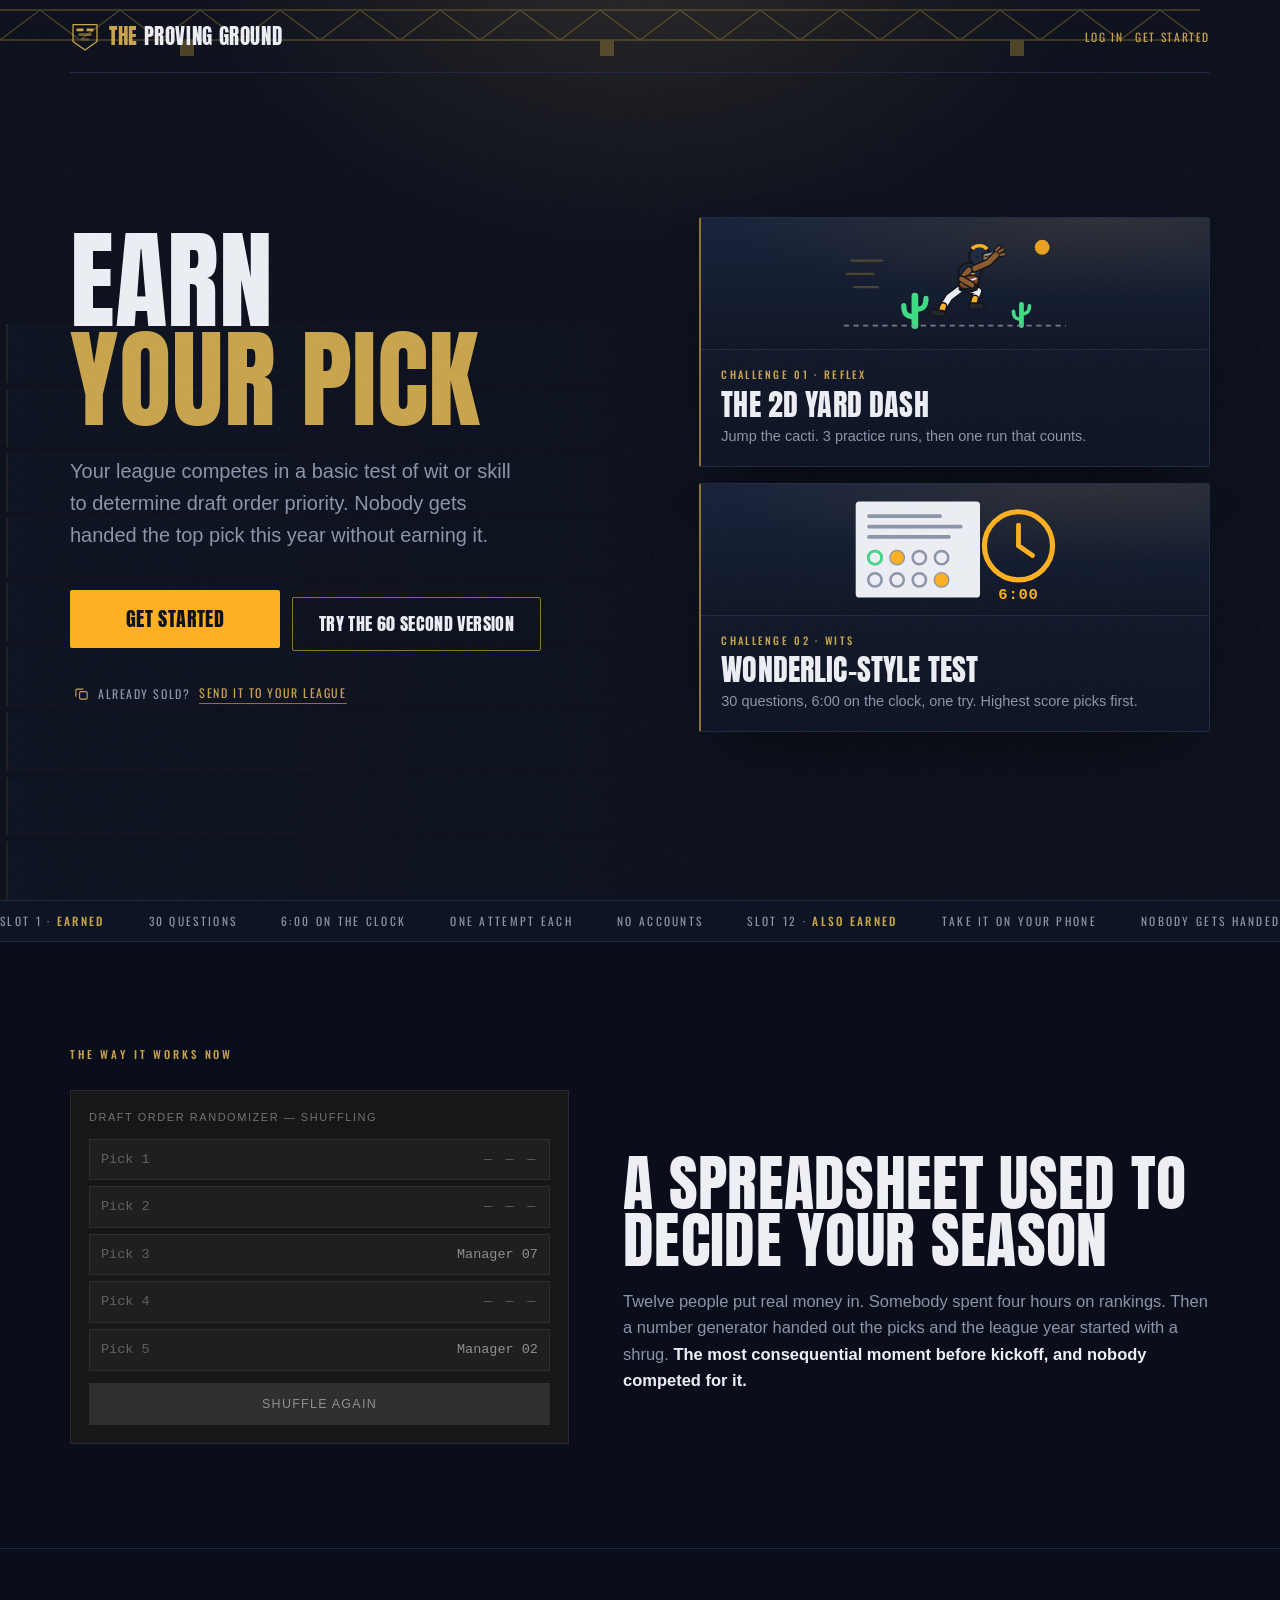
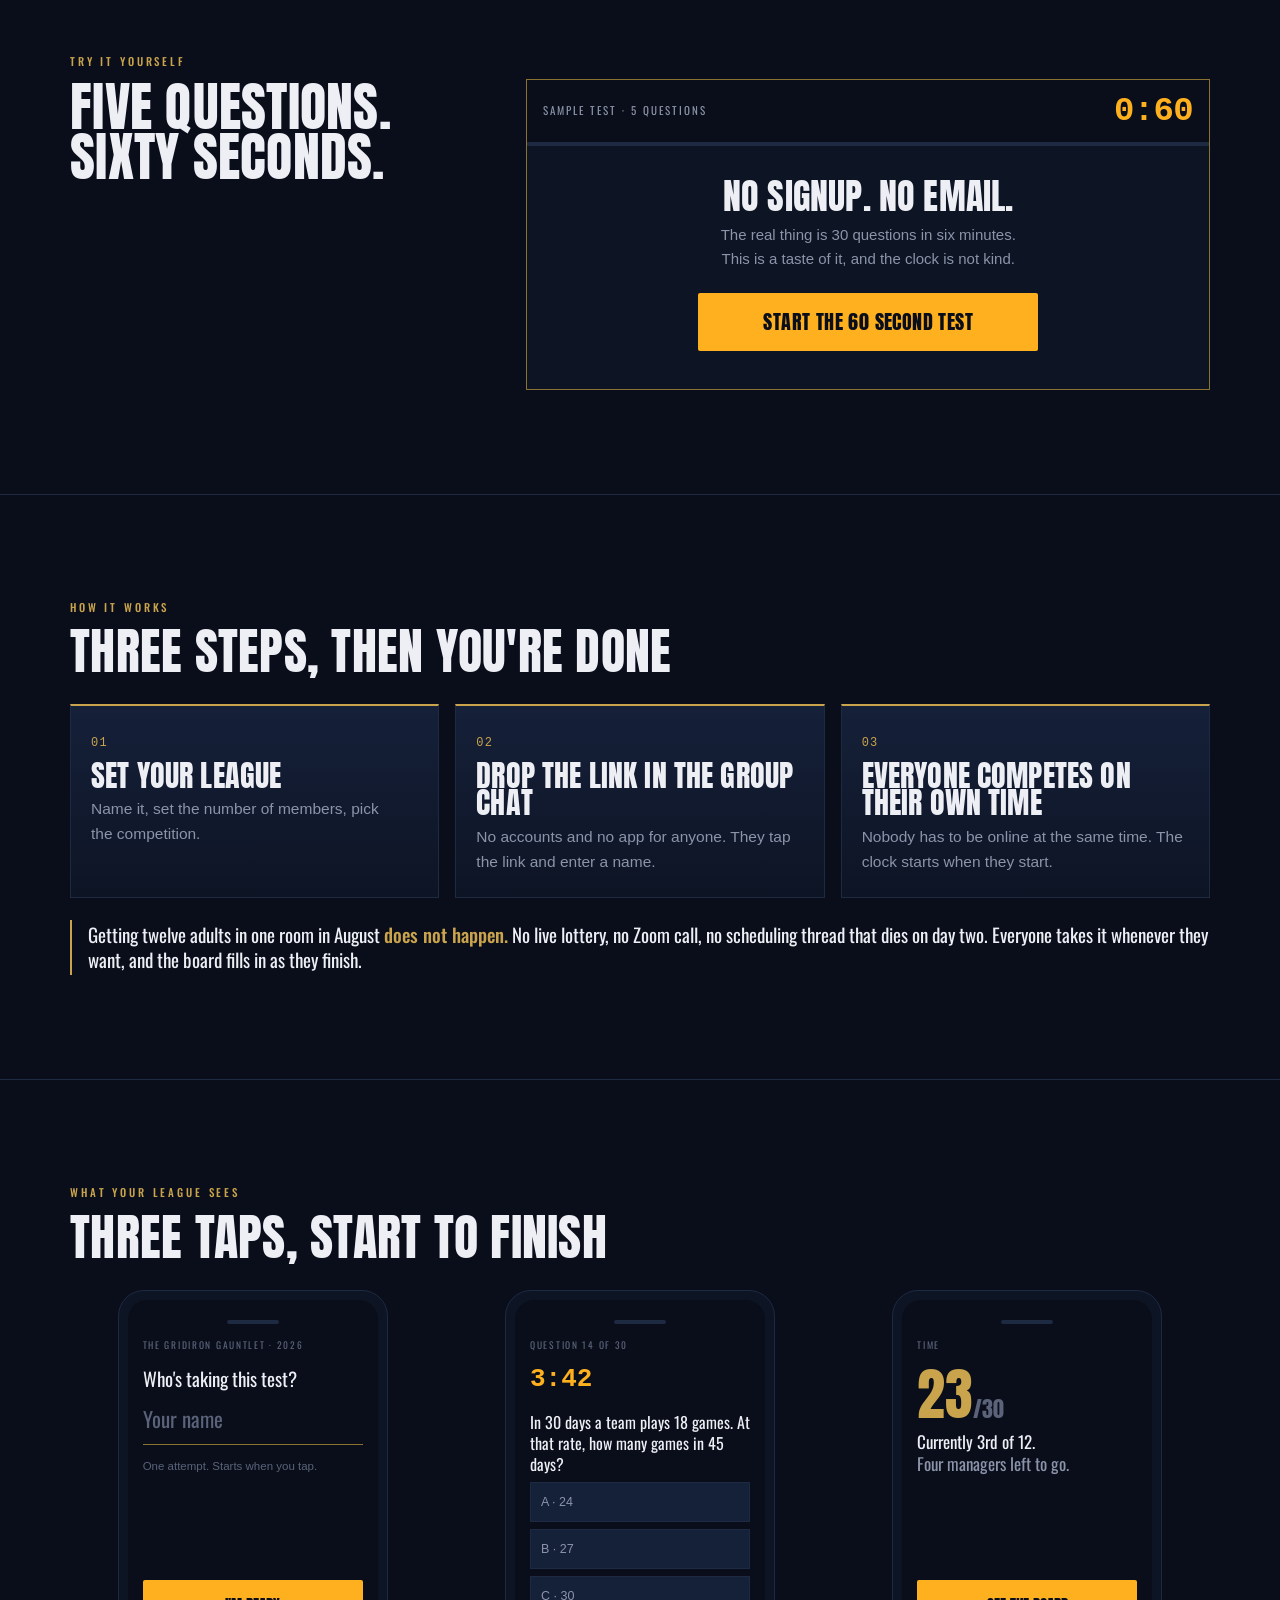
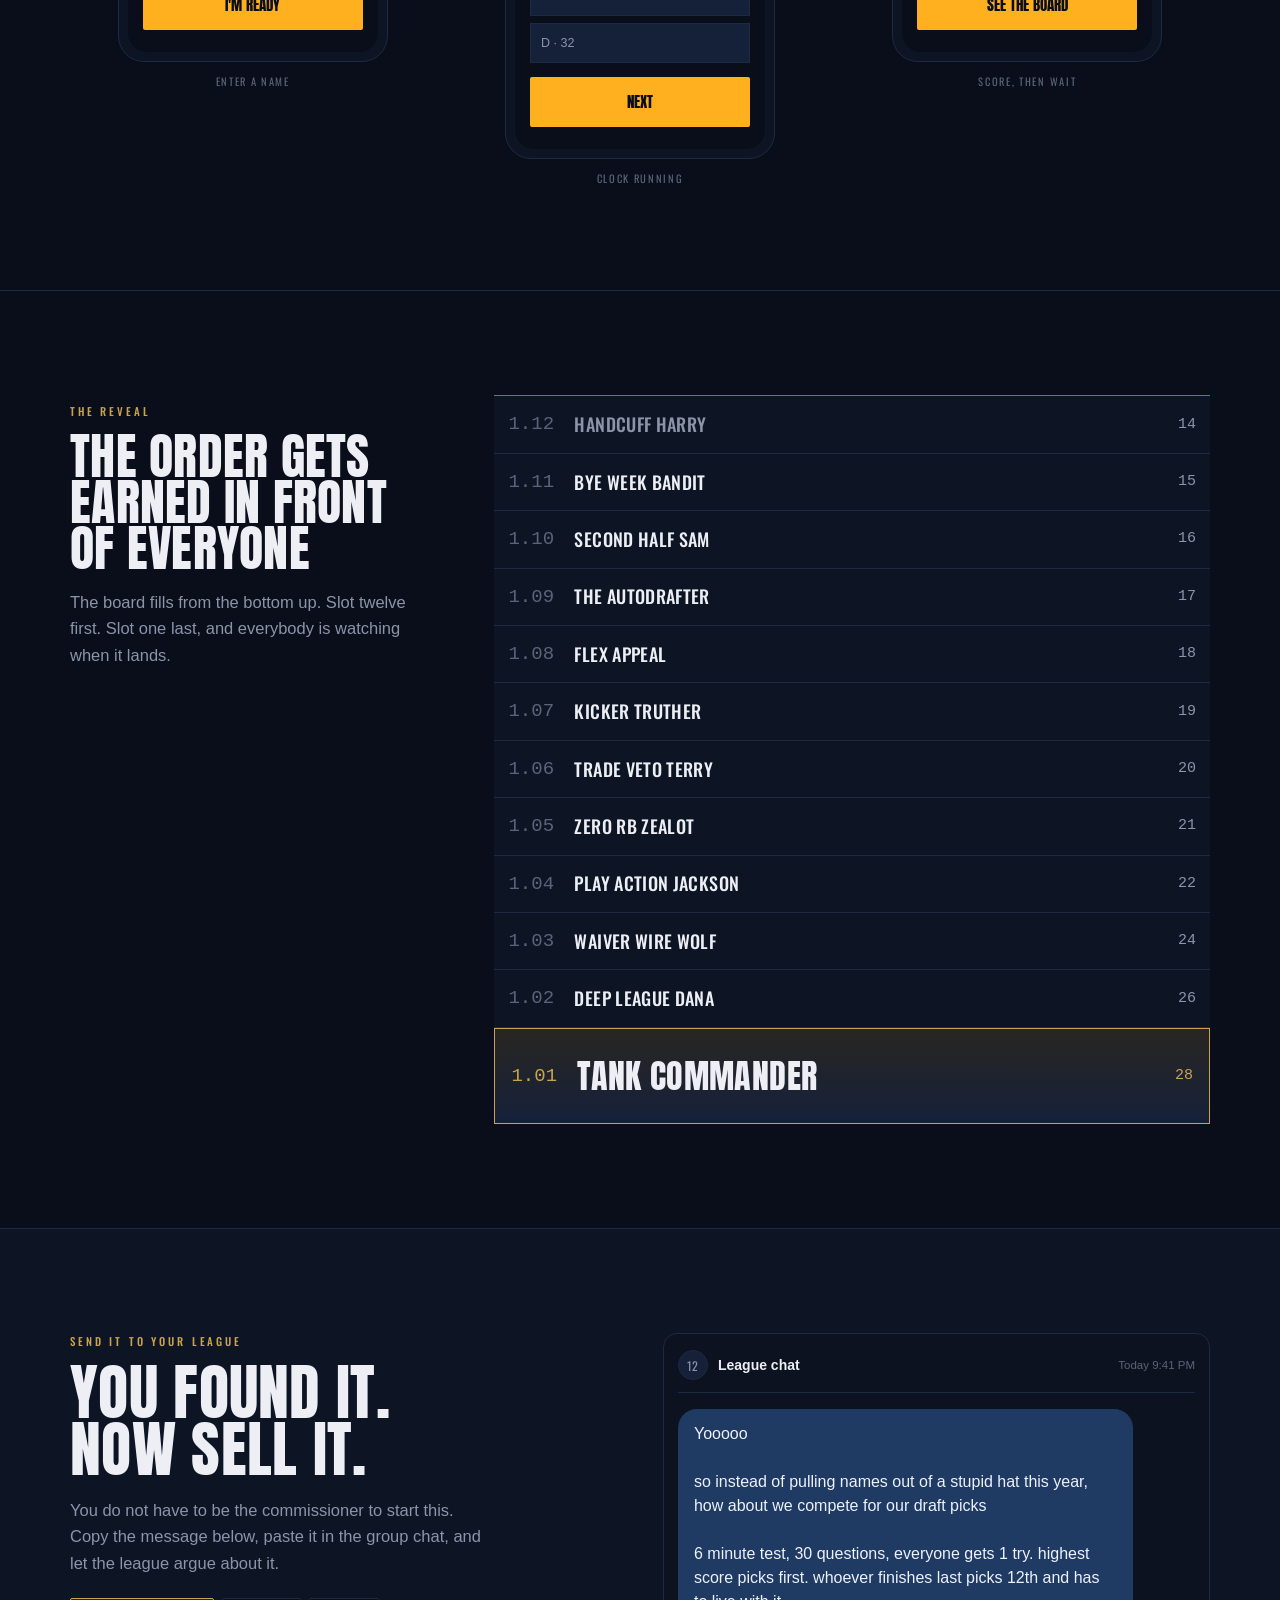
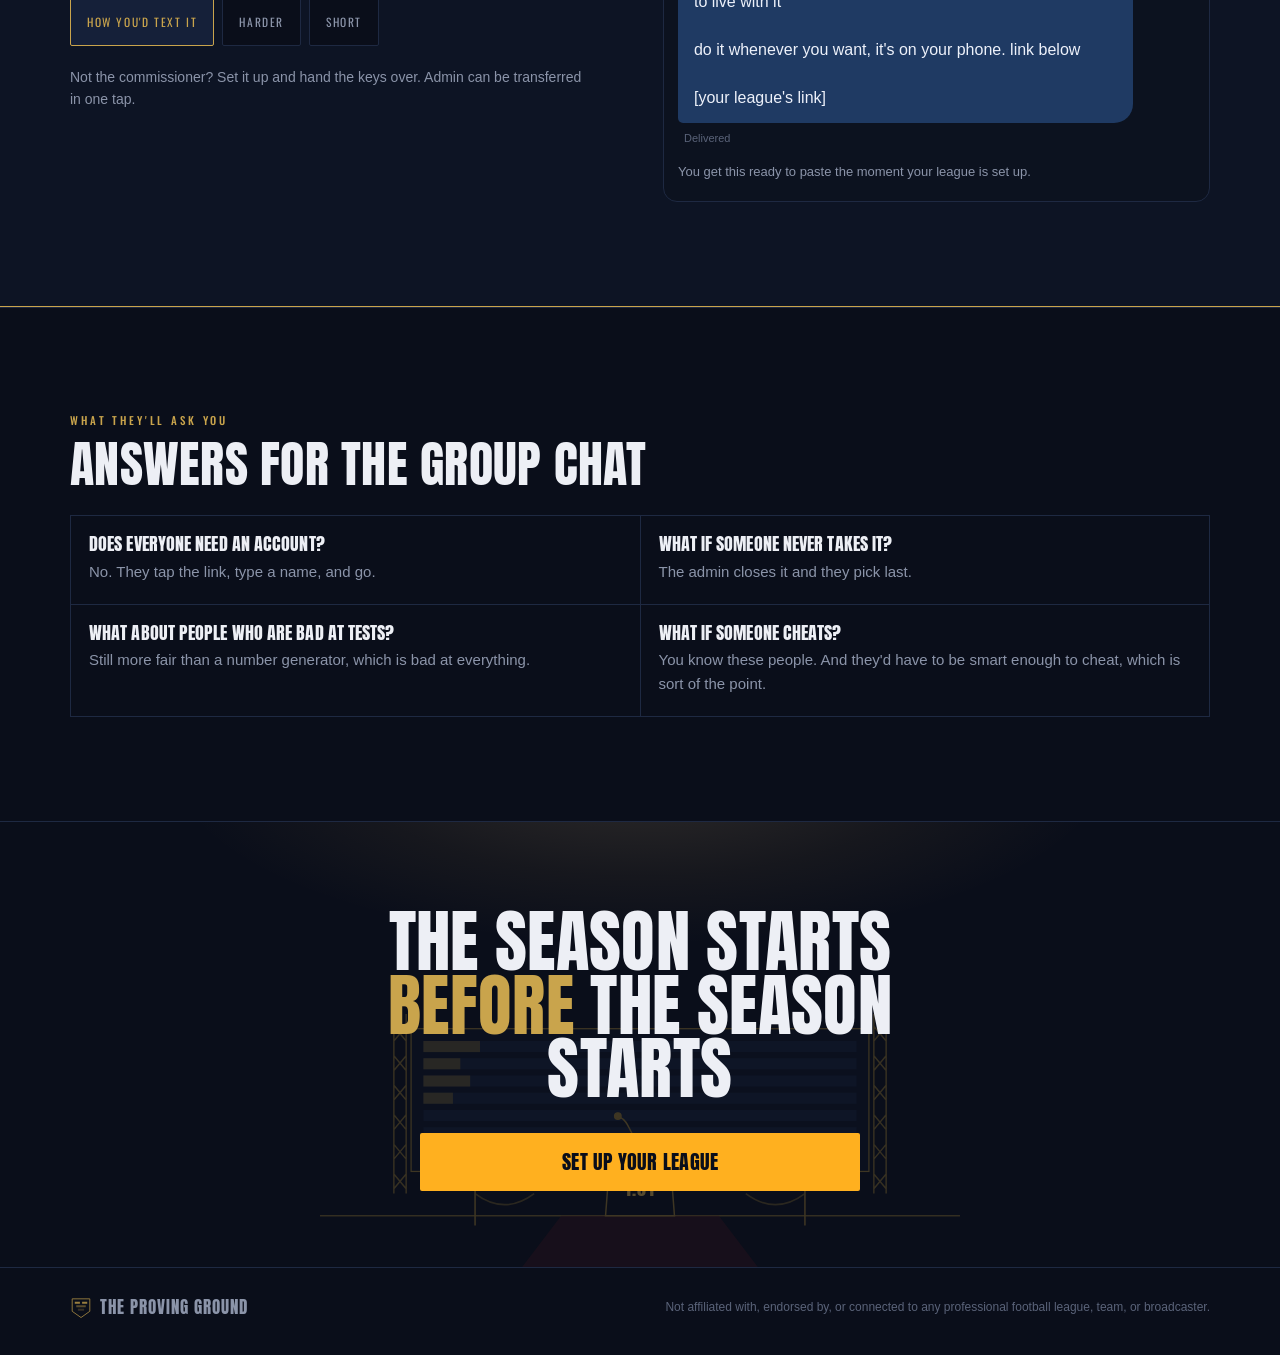
==== docs/index.html @ f62a6b37 "Remove the stage-art backdrop from the desktop hero The podium silhouette read as clutter behind the" ====
<!doctype html>
<html lang="en">
<head>
<meta charset="utf-8">
<meta name="viewport" content="width=device-width, initial-scale=1, viewport-fit=cover">
<title>The Proving Ground — Draft Order Competition</title>
<link rel="preconnect" href="https://fonts.googleapis.com">
<link rel="preconnect" href="https://fonts.gstatic.com" crossorigin>
<!-- app.css must be the FIRST stylesheet: the embedded t-rex game injects
     keyframes into document.styleSheets[0], which throws on cross-origin sheets. -->
<link rel="stylesheet" href="./app.css?v=30">
<link href="https://fonts.googleapis.com/css2?family=Anton&family=Oswald:wght@400;500;600&display=swap" rel="stylesheet">
<link rel="stylesheet" href="./landing.css?v=30">
<link rel="stylesheet" href="./landing-desktop.css?v=30">
<link rel="icon" type="image/svg+xml" href="./brand/favicon.svg?v=30">
<link rel="icon" type="image/png" sizes="32x32" href="./brand/favicon-32.png?v=30">
<link rel="apple-touch-icon" href="./brand/apple-touch-icon.png?v=30">
</head>
<body>
<div class="wrap" id="wrap">
  <div id="app" class="center" style="padding-top:40px"><div class="mut">Loading…</div></div>
</div>
<div id="landing" hidden>
<!-- ============ 1. HERO ============ -->
<header class="lp-hero">
  <div class="lp-stage" aria-hidden="true">
    <div class="lp-spot"></div>
    <svg class="lp-truss" viewBox="0 0 1200 56" preserveAspectRatio="none" aria-hidden="true">
      <g stroke="#8C7231" stroke-width="1.4" fill="none">
        <line x1="0" y1="10" x2="1200" y2="10"/><line x1="0" y1="40" x2="1200" y2="40"/>
        <path d="M0 40 L40 10 L80 40 L120 10 L160 40 L200 10 L240 40 L280 10 L320 40 L360 10 L400 40 L440 10 L480 40 L520 10 L560 40 L600 10 L640 40 L680 10 L720 40 L760 10 L800 40 L840 10 L880 40 L920 10 L960 40 L1000 10 L1040 40 L1080 10 L1120 40 L1160 10 L1200 40"/>
      </g>
      <g fill="#8C7231">
        <rect x="180" y="40" width="14" height="16"/><rect x="600" y="40" width="14" height="16"/><rect x="1010" y="40" width="14" height="16"/>
      </g>
    </svg>
    <div class="lp-bigboard"><i></i><i></i><i></i><i></i><i></i><i></i><i></i><i></i><i></i></div>
  </div>

  <div class="lp-shell">
    <nav class="lp-nav">
      <div class="lp-logo"><img class="lp-lm" src="./brand/icon.svg?v=30" alt=""><b><i>The</i> Proving Ground</b></div>
      <div style="display:flex;align-items:center;gap:12px;flex-shrink:0">
        <a class="lp-navlink" href="#/login">Log in</a>
        <a class="lp-navlink" href="#/admin/signup" style="color:var(--brass)">Get started</a>
      </div>
    </nav>

    <div class="lp-herobody">
      <div class="lp-clockwrap">
        <div class="lp-clock lp-num" id="heroClock" aria-label="six minutes">6<span class="lp-cl">:</span>00</div>
        <div class="lp-clocklab">One test<br>Six minutes<br>One try</div>
      </div>
      <h1>Earn<br><em>your pick</em></h1>
      <p class="lp-body lp-sub">Your league competes in a basic test of wit or skill to determine draft order priority. Nobody gets handed the top pick this year without earning it.</p>
      <div class="lp-heroCta">
        <a class="lp-btn" id="getStarted" href="#/admin/signup">Get started</a>
        <button class="lp-btn lp-outline" type="button" data-jump="#test" style="margin-top:10px">Try the 60 second version</button>
        <button class="lp-sendline" type="button" data-copy-jump>
          <svg width="15" height="15" viewBox="0 0 24 24" fill="none" stroke-width="1.8"><rect x="9" y="9" width="12" height="12" rx="2"/><path d="M15 5H5a2 2 0 0 0-2 2v10"/></svg>
          Already sold? <u>Send it to your league</u>
        </button>
      </div>
    </div>



    <div class="lp-hpicks">
      <a class="lp-hpick" href="#/admin/signup">
        <div class="lp-hp-art"><svg viewBox="0 0 300 150" preserveAspectRatio="xMidYMax meet" aria-hidden="true"><g stroke="#8C7231" stroke-width="3" stroke-linecap="round" opacity=".45"><path d="M10 44 H52 M4 62 H40 M14 80 H46"/></g><circle cx="268" cy="26" r="10" fill="#FFB01F" opacity=".9"/><g transform="translate(96 132) scale(1)" stroke="#3DDC84" stroke-linecap="round" fill="none"><path d="M0 0 V-40" stroke-width="9"/><path d="M0 -12 C-13 -12 -15 -18 -15 -27" stroke-width="7"/><path d="M0 -22 C13 -22 15 -28 15 -37" stroke-width="7"/></g><g transform="translate(240 132) scale(0.72)" stroke="#3DDC84" stroke-linecap="round" fill="none"><path d="M0 0 V-40" stroke-width="9"/><path d="M0 -12 C-13 -12 -15 -18 -15 -27" stroke-width="7"/><path d="M0 -22 C13 -22 15 -28 15 -37" stroke-width="7"/></g><g transform="translate(116 22) scale(1.02)"><polyline points="42,58 26,70 16,86" fill="none" stroke="#101319" stroke-width="12" stroke-linecap="round" stroke-linejoin="round"/><polyline points="42,58 26,70 16,86" fill="none" stroke="#EDEFF5" stroke-width="8" stroke-linecap="round" stroke-linejoin="round"/><polyline points="18,82 16,88" fill="none" stroke="#101319" stroke-width="11" stroke-linecap="round" stroke-linejoin="round"/><polyline points="18,82 16,88" fill="none" stroke="#FFB01F" stroke-width="7" stroke-linecap="round" stroke-linejoin="round"/><rect x="2" y="86" width="19" height="8" rx="3" transform="rotate(8 2 86)" fill="#20242E" stroke="#101319" stroke-width="2.5"/><polyline points="46,58 64,62 58,78" fill="none" stroke="#101319" stroke-width="12" stroke-linecap="round" stroke-linejoin="round"/><polyline points="46,58 64,62 58,78" fill="none" stroke="#EDEFF5" stroke-width="8" stroke-linecap="round" stroke-linejoin="round"/><polyline points="60,72 58,79" fill="none" stroke="#101319" stroke-width="11" stroke-linecap="round" stroke-linejoin="round"/><polyline points="60,72 58,79" fill="none" stroke="#FFB01F" stroke-width="7" stroke-linecap="round" stroke-linejoin="round"/><rect x="52" y="78" width="20" height="8" rx="3" fill="#20242E" stroke="#101319" stroke-width="2.5"/><path d="M38 34 Q44 24 58 24 Q70 26 68 36 L62 60 Q50 66 40 60 Z" fill="#1E2942" stroke="#101319" stroke-width="3"/><rect x="44" y="38" width="16" height="4.5" rx="2" fill="#FFB01F"/><rect x="46" y="46" width="12" height="4" rx="2" fill="#FFB01F"/><polyline points="52,34 42,46" fill="none" stroke="#101319" stroke-width="11" stroke-linecap="round" stroke-linejoin="round"/><polyline points="52,34 42,46" fill="none" stroke="#8A5A2B" stroke-width="7" stroke-linecap="round" stroke-linejoin="round"/><ellipse cx="52" cy="50" rx="14" ry="8.5" transform="rotate(-18 52 50)" fill="#7B4222" stroke="#101319" stroke-width="2.5"/><path d="M42 52 L62 45" stroke="#EDEFF5" stroke-width="2"/><path d="M49 50 l2 -1 M53 48.6 l2 -1 M57 47.2 l2 -1" stroke="#EDEFF5" stroke-width="1.4"/><polyline points="42,46 56,54" fill="none" stroke="#101319" stroke-width="10" stroke-linecap="round" stroke-linejoin="round"/><polyline points="42,46 56,54" fill="none" stroke="#8A5A2B" stroke-width="6" stroke-linecap="round" stroke-linejoin="round"/><circle cx="66" cy="16" r="13.5" fill="#1E2942" stroke="#101319" stroke-width="3"/><path d="M56 6 A13.5 13.5 0 0 1 76 6.5" fill="none" stroke="#FFB01F" stroke-width="4.5"/><rect x="70" y="12" width="9.5" height="11" rx="3" fill="#8A5A2B" stroke="#101319" stroke-width="2"/><circle cx="75" cy="16" r="1.4" fill="#101319"/><path d="M74 14 L90 11 M74 19 L89 17 M87 10 L88 18" fill="none" stroke="#97A1B4" stroke-width="2.6" stroke-linecap="round"/><circle cx="63" cy="17" r="2" fill="#101319" opacity=".55"/><polyline points="60,32 78,24 90,12" fill="none" stroke="#101319" stroke-width="11" stroke-linecap="round" stroke-linejoin="round"/><polyline points="60,32 78,24 90,12" fill="none" stroke="#8A5A2B" stroke-width="7" stroke-linecap="round" stroke-linejoin="round"/><path d="M88 8 l4 -4 M92 10 l5 -3 M94 14 l5 -1" stroke="#101319" stroke-width="5.5" stroke-linecap="round"/><path d="M88 8 l4 -4 M92 10 l5 -3 M94 14 l5 -1" stroke="#8A5A2B" stroke-width="3" stroke-linecap="round"/></g><path d="M0 132 H300" stroke="#8B94A9" stroke-width="2.5" stroke-dasharray="7 6" opacity=".8"/></svg></div>
        <div class="lp-hp-txt">
          <div class="lp-hp-eye">Challenge 01 · Reflex</div>
          <h2 class="lp-hp-name">The 2D Yard Dash</h2>
          <p class="lp-hp-desc">Jump the cacti. 3 practice runs, then one run that counts.</p>
        </div>
      </a>
      <a class="lp-hpick" href="#/admin/signup">
        <div class="lp-hp-art"><svg viewBox="0 0 300 150" preserveAspectRatio="xMidYMid meet" aria-hidden="true"><rect x="16" y="10" width="168" height="130" rx="5" fill="#EDEFF5"/><path d="M34 30h96M34 44h124M34 58h108" stroke="#8B94A9" stroke-width="5" stroke-linecap="round"/><g stroke="#8B94A9" stroke-width="3.4" fill="none"><circle cx="42" cy="86" r="9"/><circle cx="72" cy="86" r="9"/><circle cx="102" cy="86" r="9"/><circle cx="132" cy="86" r="9"/><circle cx="42" cy="116" r="9"/><circle cx="72" cy="116" r="9"/><circle cx="102" cy="116" r="9"/><circle cx="132" cy="116" r="9"/></g><g fill="#FFB01F"><circle cx="72" cy="86" r="9"/><circle cx="132" cy="116" r="9"/></g><circle cx="42" cy="86" r="9" fill="none" stroke="#3DDC84" stroke-width="3.4"/><circle cx="236" cy="70" r="46" fill="none" stroke="#FFB01F" stroke-width="7"/><path d="M236 42 v28 l19 13" stroke="#FFB01F" stroke-width="6.5" stroke-linecap="round" fill="none"/><text x="236" y="142" text-anchor="middle" font-family="ui-monospace,Menlo,monospace" font-size="21" font-weight="600" fill="#FFB01F" letter-spacing="1">6:00</text></svg></div>
        <div class="lp-hp-txt">
          <div class="lp-hp-eye">Challenge 02 · Wits</div>
          <h2 class="lp-hp-name">Wonderlic-Style Test</h2>
          <p class="lp-hp-desc">30 questions, 6:00 on the clock, one try. Highest score picks first.</p>
        </div>
      </a>
    </div>

    <div class="lp-stagepic" aria-hidden="true">
      <svg viewBox="0 0 520 210" preserveAspectRatio="xMidYMax meet">
        <defs>
          <linearGradient id="lit" x1="0" y1="0" x2="0" y2="1">
            <stop offset="0" stop-color="#FFB01F" stop-opacity=".20"/><stop offset="1" stop-color="#FFB01F" stop-opacity="0"/>
          </linearGradient>
          <linearGradient id="lect" x1="0" y1="0" x2="0" y2="1">
            <stop offset="0" stop-color="#152039"/><stop offset="1" stop-color="#0B1120"/>
          </linearGradient>
          <linearGradient id="floor" x1="0" y1="0" x2="0" y2="1">
            <stop offset="0" stop-color="#152039" stop-opacity=".9"/><stop offset="1" stop-color="#0A0E1A" stop-opacity="0"/>
          </linearGradient>
        </defs>
        <!-- spotlight cones -->
        <polygon points="150,0 210,0 300,168 205,168" fill="url(#lit)"/>
        <polygon points="310,0 370,0 315,168 220,168" fill="url(#lit)"/>
        <!-- backdrop big board -->
        <rect x="74" y="16" width="372" height="116" fill="#0D1424" stroke="#8C7231" stroke-width="1"/>
        <g fill="#152039">
          <rect x="84" y="26" width="352" height="9"/><rect x="84" y="40" width="352" height="9"/>
          <rect x="84" y="54" width="352" height="9"/><rect x="84" y="68" width="352" height="9"/>
          <rect x="84" y="82" width="352" height="9"/><rect x="84" y="96" width="352" height="9"/>
          <rect x="84" y="110" width="352" height="9"/>
        </g>
        <g fill="#8C7231" opacity=".55">
          <rect x="84" y="26" width="46" height="9"/><rect x="84" y="40" width="30" height="9"/>
          <rect x="84" y="54" width="38" height="9"/><rect x="84" y="68" width="24" height="9"/>
        </g>
        <!-- truss uprights -->
        <g stroke="#8C7231" stroke-width="1.2" fill="none" opacity=".85">
          <path d="M60 4 V150 M70 4 V150 M60 14 L70 26 M70 14 L60 26 M60 38 L70 50 M70 38 L60 50 M60 62 L70 74 M70 62 L60 74 M60 86 L70 98 M70 86 L60 98 M60 110 L70 122 M70 110 L60 122 M60 134 L70 146 M70 134 L60 146"/>
          <path d="M450 4 V150 M460 4 V150 M450 14 L460 26 M460 14 L450 26 M450 38 L460 50 M460 38 L450 50 M450 62 L460 74 M460 62 L450 74 M450 86 L460 98 M460 86 L450 98 M450 110 L460 122 M460 110 L450 122 M450 134 L460 146 M460 134 L450 146"/>
        </g>
        <!-- stage floor -->
        <rect x="0" y="168" width="520" height="42" fill="url(#floor)"/>
        <line x1="0" y1="168" x2="520" y2="168" stroke="#8C7231" stroke-width="1.2" opacity=".8"/>
        <!-- carpet -->
        <polygon points="196,168 324,168 356,210 164,210" fill="#4A1620" opacity=".55"/>
        <!-- lectern -->
        <path d="M232 168 L236 116 L284 116 L288 168 Z" fill="url(#lect)" stroke="#8C7231" stroke-width="1.2"/>
        <line x1="234" y1="130" x2="286" y2="130" stroke="#8C7231" stroke-width="1" opacity=".6"/>
        <rect x="228" y="110" width="64" height="8" fill="#C9A44C"/>
        <text x="260" y="152" text-anchor="middle" font-family="Anton, Impact, sans-serif" font-size="15" fill="#C9A44C" letter-spacing="1">1.01</text>
        <!-- microphone -->
        <g stroke="#8C7231" stroke-width="1.2" fill="none"><path d="M260 110 C 250 100 252 92 244 88"/><circle cx="242" cy="87" r="2.6" fill="#8C7231"/></g>
        <!-- stanchions + rope -->
        <g stroke="#8C7231" stroke-width="1.4" fill="none" opacity=".9">
          <line x1="126" y1="146" x2="126" y2="176"/><circle cx="126" cy="143" r="3" fill="#8C7231"/>
          <line x1="394" y1="146" x2="394" y2="176"/><circle cx="394" cy="143" r="3" fill="#8C7231"/>
          <path d="M126 150 Q 150 168 174 150" opacity=".7"/>
          <path d="M346 150 Q 370 168 394 150" opacity=".7"/>
        </g>
      </svg>
    </div>
  </div>
</header>

<div class="lp-ticker" aria-hidden="true">
  <div class="lp-track">
    <span>Slot 1 · <b>Earned</b></span><span>30 questions</span><span>6:00 on the clock</span><span>One attempt each</span><span>No accounts</span><span>Slot 12 · <b>Also earned</b></span><span>Take it on your phone</span><span>Nobody gets handed the 1.01</span>
    <span>Slot 1 · <b>Earned</b></span><span>30 questions</span><span>6:00 on the clock</span><span>One attempt each</span><span>No accounts</span><span>Slot 12 · <b>Also earned</b></span><span>Take it on your phone</span><span>Nobody gets handed the 1.01</span>
  </div>
</div>

<!-- ============ 2. PROBLEM ============ -->
<section class="lp-sec">
  <div class="lp-shell">
    <div class="lp-kicker">The way it works now</div>
    <div class="lp-split">
      <div class="lp-randomizer" aria-hidden="true">
        <div class="lp-rt">Draft order randomizer — shuffling</div>
        <div class="lp-slots">
          <div><em>Pick 1</em><span class="lp-shuf">— — —</span></div>
          <div><em>Pick 2</em><span class="lp-shuf">— — —</span></div>
          <div><em>Pick 3</em><span>Manager 07</span></div>
          <div><em>Pick 4</em><span class="lp-shuf">— — —</span></div>
          <div><em>Pick 5</em><span>Manager 02</span></div>
        </div>
        <div class="lp-rbtn">Shuffle again</div>
      </div>
      <div>
        <h2 class="lp-stitle" style="margin-top:14px">A spreadsheet used to decide your season</h2>
        <p class="lp-body" style="margin-top:20px">Twelve people put real money in. Somebody spent four hours on rankings. Then a number generator handed out the picks and the league year started with a shrug. <b>The most consequential moment before kickoff, and nobody competed for it.</b></p>
      </div>
    </div>
  </div>
</section>

<!-- ============ 3. SAMPLE TEST ============ -->
<section class="lp-sec" id="test">
  <div class="lp-shell">
    <div class="lp-kicker">Try it yourself</div>
    <h2 class="lp-stitle lp-sm" style="margin-top:12px">Five questions. Sixty seconds.</h2>

    <div class="lp-test" style="margin-top:26px">
      <div class="lp-tbar">
        <div class="lp-lab">Sample test · <span id="qCount">5 questions</span></div>
        <div class="lp-tclock lp-num" id="testClock">0:60</div>
      </div>
      <div class="lp-tprog"><i id="tProg"></i></div>

      <div class="lp-tstart" id="tStart">
        <h3 style="font-size:clamp(26px,7vw,36px)">No signup. No email.</h3>
        <p>The real thing is 30 questions in six minutes. This is a taste of it, and the clock is not kind.</p>
        <button class="lp-btn" id="startBtn" type="button">Start the 60 second test</button>
      </div>

      <div class="lp-tbodyx" id="tPlay" hidden>
        <div class="lp-q" id="qText">—</div>
        <div class="lp-opts" id="qOpts"></div>
      </div>

      <div class="lp-result" id="tResult" hidden>
        <div class="lp-kicker">Your score</div>
        <div class="lp-big lp-num"><span id="scoreVal">0</span><small>/5</small></div>
        <div class="lp-vs">Running visitor average <b class="lp-num" id="avgVal">3.1</b> · you finished in <b class="lp-num" id="timeVal">0:00</b></div>
        <div class="lp-turn">Think you would beat <em>your league?</em> There is one way to find out.</div>
        <a class="lp-btn lp-brass" href="#/admin/signup" style="max-width:400px;margin:0 auto">Get started</a>
      </div>
    </div>
  </div>
</section>

<!-- ============ 4. HOW IT WORKS ============ -->
<section class="lp-sec">
  <div class="lp-shell">
    <div class="lp-kicker">How it works</div>
    <h2 class="lp-stitle lp-sm" style="margin-top:12px">Three steps, then you're done</h2>
    <div class="lp-steps lp-js-reveal">
      <div class="lp-card"><h3>Set your league</h3><p>Name it, set the number of members, pick the competition.</p></div>
      <div class="lp-card"><h3>Drop the link in the group chat</h3><p>No accounts and no app for anyone. They tap the link and enter a name.</p></div>
      <div class="lp-card"><h3>Everyone competes on their own time</h3><p>Nobody has to be online at the same time. The clock starts when they start.</p></div>
    </div>
    <p class="lp-async">Getting twelve adults in one room in August <b>does not happen.</b> No live lottery, no Zoom call, no scheduling thread that dies on day two. Everyone takes it whenever they want, and the board fills in as they finish.</p>
  </div>
</section>

<!-- ============ 5. WHAT YOUR LEAGUE SEES ============ -->
<section class="lp-sec">
  <div class="lp-shell">
    <div class="lp-kicker">What your league sees</div>
    <h2 class="lp-stitle lp-sm" style="margin-top:12px">Three taps, start to finish</h2>
    <div class="lp-phones">
      <div>
        <div class="lp-phone"><div class="lp-pscreen">
          <div class="lp-pnotch"></div>
          <div class="lp-plab">The Gridiron Gauntlet · 2026</div>
          <div style="font-family:var(--cond);font-size:19px;margin-top:14px;line-height:1.25">Who's taking this test?</div>
          <div class="lp-pfield lp-ph">Your name</div>
          <div style="font-size:11.5px;color:var(--dimmer);margin-top:12px">One attempt. Starts when you tap.</div>
          <div class="lp-pbtn">I'm ready</div>
        </div></div>
        <div class="lp-pcap">Enter a name</div>
      </div>
      <div>
        <div class="lp-phone"><div class="lp-pscreen">
          <div class="lp-pnotch"></div>
          <div class="lp-plab">Question 14 of 30</div>
          <div class="lp-pclock lp-num">3:42</div>
          <div class="lp-pq">In 30 days a team plays 18 games. At that rate, how many games in 45 days?</div>
          <div class="lp-popt">A · 24</div>
          <div class="lp-popt">B · 27</div>
          <div class="lp-popt">C · 30</div>
          <div class="lp-popt">D · 32</div>
          <div class="lp-pbtn" style="margin-top:14px">Next</div>
        </div></div>
        <div class="lp-pcap">Clock running</div>
      </div>
      <div>
        <div class="lp-phone"><div class="lp-pscreen">
          <div class="lp-pnotch"></div>
          <div class="lp-plab">Time</div>
          <div class="lp-pscore lp-num">23<span style="font-size:22px;color:var(--dimmer)">/30</span></div>
          <div style="font-family:var(--cond);font-size:17px;margin-top:12px;line-height:1.3">Currently 3rd of 12.<br><span style="color:var(--dim)">Four managers left to go.</span></div>
          <div class="lp-pbtn">See the board</div>
        </div></div>
        <div class="lp-pcap">Score, then wait</div>
      </div>
    </div>
  </div>
</section>

<!-- ============ 6. THE REVEAL ============ -->
<section class="lp-sec">
  <div class="lp-shell">
    <div class="lp-kicker">The reveal</div>
    <h2 class="lp-stitle lp-sm" style="margin-top:12px">The order gets earned in front of everyone</h2>
    <p class="lp-body" style="margin-top:18px;max-width:44ch">The board fills from the bottom up. Slot twelve first. Slot one last, and everybody is watching when it lands.</p>
    <div class="lp-board lp-js-reveal" id="revealBoard">
      <div class="lp-plate lp-twelve"><div class="lp-slot">1.12</div><div class="lp-who">Handcuff Harry</div><div class="lp-sc">14</div></div>
      <div class="lp-plate"><div class="lp-slot">1.11</div><div class="lp-who">Bye Week Bandit</div><div class="lp-sc">15</div></div>
      <div class="lp-plate"><div class="lp-slot">1.10</div><div class="lp-who">Second Half Sam</div><div class="lp-sc">16</div></div>
      <div class="lp-plate"><div class="lp-slot">1.09</div><div class="lp-who">The Autodrafter</div><div class="lp-sc">17</div></div>
      <div class="lp-plate"><div class="lp-slot">1.08</div><div class="lp-who">Flex Appeal</div><div class="lp-sc">18</div></div>
      <div class="lp-plate"><div class="lp-slot">1.07</div><div class="lp-who">Kicker Truther</div><div class="lp-sc">19</div></div>
      <div class="lp-plate"><div class="lp-slot">1.06</div><div class="lp-who">Trade Veto Terry</div><div class="lp-sc">20</div></div>
      <div class="lp-plate"><div class="lp-slot">1.05</div><div class="lp-who">Zero RB Zealot</div><div class="lp-sc">21</div></div>
      <div class="lp-plate"><div class="lp-slot">1.04</div><div class="lp-who">Play Action Jackson</div><div class="lp-sc">22</div></div>
      <div class="lp-plate"><div class="lp-slot">1.03</div><div class="lp-who">Waiver Wire Wolf</div><div class="lp-sc">24</div></div>
      <div class="lp-plate"><div class="lp-slot">1.02</div><div class="lp-who">Deep League Dana</div><div class="lp-sc">26</div></div>
      <div class="lp-plate lp-one"><div class="lp-slot">1.01</div><div class="lp-who">Tank Commander</div><div class="lp-sc">28</div></div>
    </div>
  </div>
</section>

<!-- ============ 7. SEND IT ============ -->
<section class="lp-sec lp-sendsec" id="send">
  <div class="lp-shell">
    <div class="lp-kicker">Send it to your league</div>
    <h2 class="lp-stitle" style="margin-top:12px">You found it.<br>Now sell it.</h2>
    <p class="lp-body" style="margin-top:20px;max-width:46ch">You do not have to be the commissioner to start this. Copy the message below, paste it in the group chat, and let the league argue about it.</p>

    <div class="lp-tones" role="group" aria-label="Message tone">
      <button class="lp-tone" type="button" data-tone="0" aria-pressed="true">How you'd text it</button>
      <button class="lp-tone" type="button" data-tone="1" aria-pressed="false">Harder</button>
      <button class="lp-tone" type="button" data-tone="2" aria-pressed="false">Short</button>
    </div>

    <div class="lp-thread">
      <div class="lp-head">
        <div class="lp-av">12</div>
        <b>League chat</b>
        <span>Today 9:41 PM</span>
      </div>
      <div class="lp-bubble" id="msg">…</div>
      <div class="lp-bstamp">Delivered</div>
      <p class="lp-keys" style="margin-top:14px;font-size:13px">You get this ready to paste the moment your league is set up.</p>
    </div>

    <p class="lp-keys">Not the commissioner? Set it up and hand the keys over. Admin can be transferred in one tap.</p>
  </div>
</section>

<!-- ============ 8. OBJECTIONS ============ -->
<section class="lp-sec">
  <div class="lp-shell">
    <div class="lp-kicker">What they'll ask you</div>
    <h2 class="lp-stitle lp-sm" style="margin-top:12px">Answers for the group chat</h2>
    <div class="lp-qa">
      <div><h3>Does everyone need an account?</h3><p>No. They tap the link, type a name, and go.</p></div>
      <div><h3>What if someone never takes it?</h3><p>The admin closes it and they pick last.</p></div>
      <div><h3>What about people who are bad at tests?</h3><p>Still more fair than a number generator, which is bad at everything.</p></div>
      <div><h3>What if someone cheats?</h3><p>You know these people. And they'd have to be smart enough to cheat, which is sort of the point.</p></div>
    </div>
  </div>
</section>

<!-- ============ 10. CLOSING ============ -->
<section class="lp-closing">
  <div class="lp-stage" aria-hidden="true">
    <div class="lp-spot"></div>
    <div class="lp-stagepic lp-closingpic"><svg viewBox="0 0 520 210" preserveAspectRatio="xMidYMax meet">
        <defs>
          <linearGradient id="lit" x1="0" y1="0" x2="0" y2="1">
            <stop offset="0" stop-color="#FFB01F" stop-opacity=".20"/><stop offset="1" stop-color="#FFB01F" stop-opacity="0"/>
          </linearGradient>
          <linearGradient id="lect" x1="0" y1="0" x2="0" y2="1">
            <stop offset="0" stop-color="#152039"/><stop offset="1" stop-color="#0B1120"/>
          </linearGradient>
          <linearGradient id="floor" x1="0" y1="0" x2="0" y2="1">
            <stop offset="0" stop-color="#152039" stop-opacity=".9"/><stop offset="1" stop-color="#0A0E1A" stop-opacity="0"/>
          </linearGradient>
        </defs>
        <!-- spotlight cones -->
        <polygon points="150,0 210,0 300,168 205,168" fill="url(#lit)"/>
        <polygon points="310,0 370,0 315,168 220,168" fill="url(#lit)"/>
        <!-- backdrop big board -->
        <rect x="74" y="16" width="372" height="116" fill="#0D1424" stroke="#8C7231" stroke-width="1"/>
        <g fill="#152039">
          <rect x="84" y="26" width="352" height="9"/><rect x="84" y="40" width="352" height="9"/>
          <rect x="84" y="54" width="352" height="9"/><rect x="84" y="68" width="352" height="9"/>
          <rect x="84" y="82" width="352" height="9"/><rect x="84" y="96" width="352" height="9"/>
          <rect x="84" y="110" width="352" height="9"/>
        </g>
        <g fill="#8C7231" opacity=".55">
          <rect x="84" y="26" width="46" height="9"/><rect x="84" y="40" width="30" height="9"/>
          <rect x="84" y="54" width="38" height="9"/><rect x="84" y="68" width="24" height="9"/>
        </g>
        <!-- truss uprights -->
        <g stroke="#8C7231" stroke-width="1.2" fill="none" opacity=".85">
          <path d="M60 4 V150 M70 4 V150 M60 14 L70 26 M70 14 L60 26 M60 38 L70 50 M70 38 L60 50 M60 62 L70 74 M70 62 L60 74 M60 86 L70 98 M70 86 L60 98 M60 110 L70 122 M70 110 L60 122 M60 134 L70 146 M70 134 L60 146"/>
          <path d="M450 4 V150 M460 4 V150 M450 14 L460 26 M460 14 L450 26 M450 38 L460 50 M460 38 L450 50 M450 62 L460 74 M460 62 L450 74 M450 86 L460 98 M460 86 L450 98 M450 110 L460 122 M460 110 L450 122 M450 134 L460 146 M460 134 L450 146"/>
        </g>
        <!-- stage floor -->
        <rect x="0" y="168" width="520" height="42" fill="url(#floor)"/>
        <line x1="0" y1="168" x2="520" y2="168" stroke="#8C7231" stroke-width="1.2" opacity=".8"/>
        <!-- carpet -->
        <polygon points="196,168 324,168 356,210 164,210" fill="#4A1620" opacity=".55"/>
        <!-- lectern -->
        <path d="M232 168 L236 116 L284 116 L288 168 Z" fill="url(#lect)" stroke="#8C7231" stroke-width="1.2"/>
        <line x1="234" y1="130" x2="286" y2="130" stroke="#8C7231" stroke-width="1" opacity=".6"/>
        <rect x="228" y="110" width="64" height="8" fill="#C9A44C"/>
        <text x="260" y="152" text-anchor="middle" font-family="Anton, Impact, sans-serif" font-size="15" fill="#C9A44C" letter-spacing="1">1.01</text>
        <!-- microphone -->
        <g stroke="#8C7231" stroke-width="1.2" fill="none"><path d="M260 110 C 250 100 252 92 244 88"/><circle cx="242" cy="87" r="2.6" fill="#8C7231"/></g>
        <!-- stanchions + rope -->
        <g stroke="#8C7231" stroke-width="1.4" fill="none" opacity=".9">
          <line x1="126" y1="146" x2="126" y2="176"/><circle cx="126" cy="143" r="3" fill="#8C7231"/>
          <line x1="394" y1="146" x2="394" y2="176"/><circle cx="394" cy="143" r="3" fill="#8C7231"/>
          <path d="M126 150 Q 150 168 174 150" opacity=".7"/>
          <path d="M346 150 Q 370 168 394 150" opacity=".7"/>
        </g>
      </svg></div>
  </div>
  <div class="lp-shell lp-inner">
    <h2>The season starts <em>before</em> the season starts</h2>
    <a class="lp-btn" href="#/admin/signup">Set up your league</a>
  </div>
</section>

<footer>
  <div class="lp-shell">
    <div class="lp-fl"><img src="./brand/icon.svg?v=30" alt="">The Proving Ground</div>
    <p>Not affiliated with, endorsed by, or connected to any professional football league, team, or broadcaster.</p>
  </div>
</footer>
</div>
<script src="./app.js?v=30"></script>
</body>
</html>
---- docs/app.css ----
:root {
  --bg: #0A0E1A;
  --panel: #0D1424;
  --panel2: #152039;
  --line: #1E2942;
  --text: #EDEFF5;
  --dim: #8B94A9;
  --accent: #FFB01F;
  --brass: #C9A44C;
  --brass2: #8C7231;
  --accent-soft: rgba(255, 176, 31, 0.12);
  --danger: #ff3b4d;
  --ok: #3ddc84;
}
* { box-sizing: border-box; margin: 0; padding: 0; -webkit-tap-highlight-color: transparent; }
html { color-scheme: dark; }
body {
  background: radial-gradient(1200px 600px at 50% -200px, #101A2E 0%, var(--bg) 60%);
  color: var(--text);
  font-family: -apple-system, BlinkMacSystemFont, "Segoe UI", Roboto, sans-serif;
  min-height: 100vh;
  line-height: 1.45;
}
.wrap { max-width: 520px; margin: 0 auto; padding: 20px 16px 60px; }
.wrap.wide { max-width: 860px; }
.wrap.landing { max-width: none; padding: 0; }
.disp, h2, h3, .btn, .clock, .tag {
  font-family: "Oswald", "Arial Narrow", -apple-system, sans-serif;
}
h1, .rank {
  font-family: "Anton", "Arial Narrow", Impact, -apple-system, sans-serif;
}
h1 { font-size: 34px; font-weight: 400; text-transform: uppercase; letter-spacing: 0.5px; line-height: 1.05; }
h2 { font-size: 24px; font-weight: 600; text-transform: uppercase; letter-spacing: 0.5px; }
.kicker { color: var(--accent); font-weight: 700; text-transform: uppercase; letter-spacing: 2.5px; font-size: 13px; margin-bottom: 6px; }
.sub { color: var(--dim); font-size: 14px; margin-top: 6px; }
.card { background: var(--panel); border: 1px solid var(--line); border-radius: 16px; padding: 20px; margin-top: 16px; }
.tag { display: inline-block; background: var(--accent-soft); color: var(--accent); border: 1px solid rgba(255,176,31,.35); border-radius: 6px; padding: 2px 10px; font-size: 14px; font-weight: 500; text-transform: uppercase; letter-spacing: 1px; }
.tag.gray { background: rgba(138,147,168,.12); color: var(--dim); border-color: var(--line); }
.tag.green { background: rgba(61,220,132,.12); color: var(--ok); border-color: rgba(61,220,132,.4); }
.tag.red { background: rgba(255,59,77,.12); color: var(--danger); border-color: rgba(255,59,77,.4); }

input[type=text], input[type=email], input[type=password], input[type=number], select {
  width: 100%; background: var(--panel2); color: var(--text); border: 1px solid var(--line);
  border-radius: 12px; padding: 15px 14px; font-size: 17px; outline: none;
}
input:focus, select:focus { border-color: var(--accent); }
label { display: block; font-size: 13px; color: var(--dim); text-transform: uppercase; letter-spacing: 1px; margin: 14px 0 6px; font-weight: 600; }

.btn {
  display: block; width: 100%; border: 0; border-radius: 12px; cursor: pointer;
  background: var(--accent); color: #141002; font-size: 20px; font-weight: 600;
  text-transform: uppercase; letter-spacing: 1.5px; padding: 16px; margin-top: 16px;
  text-align: center; text-decoration: none; transition: transform .06s, opacity .2s;
}
.btn:active { transform: scale(0.98); }
.btn[disabled] { opacity: 0.35; cursor: default; }
.btn.ghost { background: transparent; color: var(--text); border: 1px solid var(--line); }
.btn.danger { background: var(--danger); color: #fff; }
.btn.small { display: inline-block; width: auto; padding: 9px 18px; font-size: 15px; margin-top: 0; }

.warnbox {
  background: rgba(255,59,77,.08); border: 1px solid rgba(255,59,77,.45); border-radius: 12px;
  padding: 12px 14px; margin-top: 16px; font-size: 14px; color: #ffb9c0;
}
.warnbox b { color: var(--danger); text-transform: uppercase; letter-spacing: 1px; }

/* ---- test screen ---- */
.testbar {
  position: sticky; top: 0; z-index: 10; background: rgba(7,9,15,.92); backdrop-filter: blur(8px);
  border-bottom: 1px solid var(--line); margin: -20px -16px 0; padding: 10px 16px 8px;
  display: flex; align-items: center; justify-content: space-between;
}
.qcount { font-size: 15px; color: var(--dim); font-weight: 600; letter-spacing: 1px; }
.clock {
  font-size: 56px; font-weight: 600; letter-spacing: 2px; line-height: 1;
  font-variant-numeric: tabular-nums; color: var(--accent);
  text-shadow: 0 0 24px rgba(255,181,32,.35);
}
.clock.low { color: var(--danger); text-shadow: 0 0 26px rgba(255,59,77,.6); animation: throb 1s infinite; }
@keyframes throb { 0%,100% { opacity: 1; transform: scale(1);} 50% { opacity: .75; transform: scale(1.03);} }

.qprompt { font-size: 20px; font-weight: 600; min-height: 96px; display: flex; align-items: center; margin-top: 18px; }
.opts { margin-top: 6px; }
.opt {
  display: flex; align-items: center; width: 100%; min-height: 58px; margin-top: 10px;
  background: var(--panel); border: 2px solid var(--line); border-radius: 14px;
  padding: 12px 14px; font-size: 17px; color: var(--text); text-align: left; cursor: pointer;
}
.opt .key {
  flex: 0 0 28px; height: 28px; margin-right: 12px; border-radius: 8px; background: var(--panel2);
  color: var(--dim); display: flex; align-items: center; justify-content: center;
  font-weight: 700; font-size: 14px;
}
.opt.sel { border-color: var(--accent); background: var(--accent-soft); }
.opt.sel .key { background: var(--accent); color: #141002; }

/* ---- standings / reveal ---- */
.slot {
  display: flex; align-items: center; gap: 14px; background: var(--panel);
  border: 1px solid var(--line); border-radius: 14px; padding: 12px 14px; margin-top: 10px;
  opacity: 0; transform: translateY(14px); transition: opacity .45s, transform .45s;
}
.slot.on { opacity: 1; transform: none; }
.slot .rank {
  flex: 0 0 44px; height: 44px; border-radius: 10px; background: var(--panel2);
  display: flex; align-items: center; justify-content: center;
  font-size: 22px; font-weight: 400; color: var(--dim);
}
.slot .who { flex: 1; min-width: 0; }
.slot .who .nm { font-weight: 700; font-size: 17px; overflow: hidden; text-overflow: ellipsis; white-space: nowrap; }
.slot .who .meta { font-size: 13px; color: var(--dim); }
.slot .pts { text-align: right; font-variant-numeric: tabular-nums; }
.slot .pts .s { font-size: 22px; font-weight: 600; color: var(--text); font-family: "Oswald", sans-serif; }
.slot .pts .t { font-size: 12px; color: var(--dim); }
.slot.first { border-color: var(--brass); background: linear-gradient(90deg, rgba(201,164,76,.18), var(--panel) 65%); box-shadow: 0 0 34px rgba(255,176,31,.16); }
.slot.first .rank { background: var(--accent); color: #141002; }
.slot.dnf { opacity: .55 !important; }
.slot.dnf .nm { color: var(--dim); }

/* ---- combine per-event stats + coin-flip tiebreak ---- */
.ev-stats { display: flex; flex-direction: column; align-items: flex-end; gap: 2px; font-variant-numeric: tabular-nums; }
.ev-stats span { font-size: 13px; color: var(--text); white-space: nowrap; }
.ev-stats b { font-family: "Oswald", sans-serif; font-weight: 600; font-size: 11px; letter-spacing: .08em; text-transform: uppercase; color: var(--dim); margin-right: 5px; }
.flip-note { color: var(--accent); font-weight: 600; letter-spacing: .04em; text-transform: uppercase; font-size: 11px; }
.slot { position: relative; }
.slot .coin {
  position: absolute; top: -9px; right: -6px; width: 26px; height: 26px;
  display: flex; align-items: center; justify-content: center; font-size: 17px;
  filter: drop-shadow(0 2px 5px rgba(0,0,0,.5)); opacity: 0;
}
.slot.on.flip .coin { animation: coinflip 1.5s ease-out .15s forwards; }
@keyframes coinflip {
  0%   { opacity: 0; transform: translateY(-16px) rotateY(0deg) scale(.6); }
  15%  { opacity: 1; }
  70%  { transform: translateY(0) rotateY(900deg) scale(1.15); }
  100% { opacity: 1; transform: translateY(0) rotateY(1080deg) scale(1); }
}

.bignum { font-family: "Anton", sans-serif; font-size: 84px; font-weight: 400; color: var(--accent); line-height: 1; }
.center { text-align: center; }

/* ---- admin ---- */
table { width: 100%; border-collapse: collapse; margin-top: 10px; }
th { text-align: left; color: var(--dim); font-size: 12px; text-transform: uppercase; letter-spacing: 1px; padding: 8px 10px; border-bottom: 1px solid var(--line); }
td { padding: 10px; border-bottom: 1px solid var(--line); font-size: 15px; }
a { color: var(--accent); }
.row { display: flex; gap: 10px; align-items: center; flex-wrap: wrap; }
.spread { justify-content: space-between; }
.mut { color: var(--dim); font-size: 14px; }
.linkbox { background: var(--panel2); border: 1px dashed var(--line); border-radius: 10px; padding: 10px 12px; font-size: 13px; word-break: break-all; margin-top: 10px; color: var(--dim); }
.err { color: var(--danger); margin-top: 10px; font-size: 14px; }
.okmsg { color: var(--ok); margin-top: 10px; font-size: 14px; }

.modal-bg { position: fixed; inset: 0; background: rgba(0,0,0,.7); display: none; align-items: center; justify-content: center; z-index: 50; padding: 16px; }
.modal-bg.open { display: flex; }
.modal { background: var(--panel); border: 1px solid var(--line); border-radius: 16px; padding: 22px; max-width: 420px; width: 100%; }

.fade-in { animation: fadein .5s ease; }
@keyframes fadein { from { opacity: 0; transform: translateY(8px);} to { opacity: 1; transform: none;} }

/* ---- landing rules (broadcast style) ---- */
.rules { margin-top: 18px; }
.rule {
  display: flex; gap: 12px; align-items: flex-start; margin-top: 14px;
  font-family: "Oswald", "Arial Narrow", sans-serif;
  font-size: 22px; font-weight: 500; text-transform: uppercase;
  letter-spacing: 0.6px; line-height: 1.12; color: var(--text);
}
.rule .ico {
  flex: 0 0 20px; color: var(--accent); font-size: 16px; padding-top: 4px;
  text-shadow: 0 0 14px rgba(255, 176, 31, 0.55);
}
.rule .gold { color: var(--accent); }

/* ---- landing leaderboard ---- */
.lb-row { display: flex; align-items: center; gap: 10px; padding: 10px 2px; border-bottom: 1px solid var(--line); }
.lb-row:last-child { border-bottom: 0; }
.lb-row .rk {
  flex: 0 0 30px; height: 30px; border-radius: 8px; background: var(--panel2);
  display: flex; align-items: center; justify-content: center;
  font-family: "Oswald", sans-serif; font-weight: 600; font-size: 16px; color: var(--dim);
}
.lb-row.top .rk { background: var(--accent); color: #141002; }
.lb-row .nm { flex: 1; min-width: 0; font-weight: 600; font-size: 15px; overflow: hidden; text-overflow: ellipsis; white-space: nowrap; }
.lb-row .sc { font-family: "Oswald", sans-serif; font-weight: 600; font-size: 21px; font-variant-numeric: tabular-nums; }
.lb-row .tm { color: var(--dim); font-size: 12px; margin-left: 6px; font-variant-numeric: tabular-nums; }

/* ---- real name under leaderboard entries ---- */
.lb-row .rn { display: block; font-size: 12px; color: var(--dim); font-weight: 400; overflow: hidden; text-overflow: ellipsis; white-space: nowrap; }

/* ---- missed-questions review ---- */
.miss { padding: 12px 0; border-bottom: 1px solid var(--line); }
.miss:last-child { border-bottom: 0; padding-bottom: 2px; }
.miss-q { font-weight: 600; font-size: 15px; line-height: 1.35; }
.miss-a { color: var(--danger); font-size: 13px; margin-top: 4px; }
.miss-c { color: var(--ok); font-size: 13px; margin-top: 2px; }

/* ---- active tone tab on the share-message card ---- */
.btn.ghost.sel { border-color: var(--accent); color: var(--accent); }

/* ---- owner metrics ---- */
.stats { display: grid; grid-template-columns: repeat(auto-fill, minmax(150px, 1fr)); gap: 10px; margin-top: 16px; }
.stat { background: var(--panel); border: 1px solid var(--line); border-radius: 12px; padding: 14px; }
.stat .v { font-family: "Anton", sans-serif; font-size: 30px; font-weight: 400; color: var(--accent); line-height: 1; font-variant-numeric: tabular-nums; }
.stat .k { color: var(--dim); font-size: 12px; text-transform: uppercase; letter-spacing: 1px; margin-top: 6px; }

/* ---- t-rex runner stage ---- */
.trex-stage { position: relative; background: #f7f7f7; border-radius: 14px; margin-top: 16px; padding: 24px 8px; overflow: hidden; min-height: 170px; }
.trex-stage .runner-container { position: relative; margin: 0 auto; overflow: hidden; }
.trex-stage .runner-canvas { display: block; margin: 0 auto; max-width: 100%; image-rendering: pixelated; }
.trex-stage .controller { position: absolute; inset: 0; z-index: 3; }
.clock.sm { font-size: 22px; text-shadow: none; letter-spacing: 1px; }

/* Game screen: center the play area vertically — phones are the primary device. */
.game-screen { display: flex; flex-direction: column; justify-content: center; min-height: calc(100svh - 110px); }
.game-screen .trex-stage { margin-top: 20px; }

/* ---- t-rex tap pad: thumb-sized jump target filling the leftover screen ---- */
.tap-pad {
  flex: 1; min-height: 150px; margin-top: 14px;
  display: flex; align-items: center; justify-content: center; gap: 10px;
  border: 2px dashed var(--line); border-radius: 16px;
  color: var(--dim); font-family: "Oswald", sans-serif; font-weight: 600;
  font-size: 18px; text-transform: uppercase; letter-spacing: 2px;
  touch-action: none; user-select: none; -webkit-user-select: none; cursor: pointer;
}
.tap-pad .tp-arrow { color: var(--accent); font-size: 14px; }
.tap-pad:active { background: var(--panel); border-color: var(--accent); color: var(--accent); }
.tap-pad.idle { opacity: .55; cursor: default; font-size: 14px; letter-spacing: 1px; }
.trex-stage { touch-action: none; }

/* ---- Ultimate modal feature list ---- */
.feat { display: flex; gap: 14px; align-items: flex-start; margin-top: 16px; text-align: left; }
.feat-ic { flex: 0 0 44px; width: 44px; height: 44px; }
.feat-t b { font-size: 16px; }
.feat-t .mut { font-size: 13px; margin-top: 2px; }
.feat-note { color: var(--accent); font-size: 12px; margin-top: 4px; font-weight: 600; }

/* ---- answer key ---- */
.miss-x { color: var(--dim); font-size: 12px; margin-top: 3px; font-style: italic; }
.ksheet { border-bottom: 1px solid var(--line); padding: 10px 0; }
.ksheet:last-child { border-bottom: 0; }
.ksheet summary { cursor: pointer; font-size: 15px; color: var(--text); }
.ksheet summary::marker { color: var(--accent); }

/* ---- game type cards ---- */
.gtype-grid { display: grid; grid-template-columns: 1fr; gap: 12px; margin-top: 6px; }
@media (min-width: 700px) { .gtype-grid { grid-template-columns: repeat(3, 1fr); } }
.gtype {
  position: relative; text-align: left; cursor: pointer;
  background: var(--panel2); border: 2px solid var(--line); border-radius: 14px;
  padding: 16px 14px 14px; color: var(--text); transition: border-color .15s, opacity .15s;
}
.gtype .gt-ic {
  width: 100%; height: auto; display: block; margin-bottom: 12px;
  padding: 10px 14px; border-radius: 9px; border: 1px solid var(--line);
  background:
    radial-gradient(120% 100% at 78% 0%, rgba(255,176,31,.1), transparent 62%),
    linear-gradient(180deg, #10192e, #0b1120);
}
.gtype b {
  display: block; font-family: "Oswald", sans-serif; font-weight: 600;
  text-transform: uppercase; letter-spacing: 1px; font-size: 17px;
}
.gtype span:not(.gtype-prem) { display: block; color: var(--dim); font-size: 13px; margin-top: 4px; line-height: 1.4; }
.gtype:not(.sel) { opacity: .55; }
.gtype.sel { border-color: var(--accent); opacity: 1; box-shadow: 0 0 24px rgba(255,176,31,.14); }
.gtype.sel::after {
  content: "\2713"; position: absolute; top: 10px; right: 12px;
  width: 22px; height: 22px; border-radius: 50%; background: var(--accent);
  color: #141002; font-weight: 700; display: flex; align-items: center; justify-content: center; font-size: 13px;
}
.gtype-prem {
  position: absolute; top: 10px; right: 12px;
  background: linear-gradient(90deg, var(--brass), var(--brass2)); color: #0A0E1A;
  font-family: "Oswald", sans-serif; font-weight: 600; font-size: 11px; letter-spacing: 1px;
  padding: 3px 8px; border-radius: 5px;
}
.gtype.sel .gtype-prem { display: none; }

/* ---- primary button: unmistakably lit; disabled clearly not ---- */
.btn:not(.ghost):not(.danger):not([disabled]) {
  background: linear-gradient(180deg, #FFC14A, #FFB01F);
  box-shadow: 0 4px 22px rgba(255, 176, 31, 0.38);
}
.btn[disabled] { opacity: 0.6; box-shadow: none; }
---- docs/landing.css ----
/* landing.css — marketing page only. Every selector is prefixed lp- or scoped to #landing. */
#landing{

  --void:#0A0E1A; --navy:#101A2E; --panel:#0D1424; --panel2:#152039;
  --line:#1E2942;
  --text:#EDEFF5; --dim:#8B94A9; --dimmer:#5A6379;
  --brass:#C9A44C; --brass2:#8C7231; --amber:#FFB01F;
  --sys:-apple-system,BlinkMacSystemFont,"Segoe UI",Roboto,Helvetica,Arial,sans-serif;
  --mono:ui-monospace,"SF Mono",SFMono-Regular,Menlo,Consolas,monospace;
  --disp:"Anton","Arial Narrow",Impact,sans-serif;
  --cond:"Oswald","Arial Narrow",sans-serif;

color:var(--text);
  font-family:var(--sys);
  font-size:16px;
  line-height:1.6;
  -webkit-font-smoothing:antialiased;
  overflow-x:hidden;
  background:var(--void);
  position:relative;
}
#landing[hidden]{display:none}
/* film grain */
#landing::after{
  content:""; position:fixed; inset:0; z-index:99; pointer-events:none; opacity:.055;
  background-image:url("[data-uri]");
}
#landing img,#landing svg{display:block;max-width:100%}
#landing a{color:var(--brass); text-decoration:none}
#landing a:hover{color:var(--amber)}
:where(#landing) button{font:inherit; color:inherit; cursor:pointer; border:0; background:none}

.lp-shell{max-width:1180px; margin:0 auto; padding:0 20px}
#landing h1,#landing h2,#landing h3{font-family:var(--disp); font-weight:400; text-transform:uppercase; letter-spacing:.005em; line-height:.92}
.lp-kicker{font-family:var(--cond); font-weight:500; text-transform:uppercase; letter-spacing:.26em; font-size:11px; color:var(--brass)}
.lp-num{font-family:var(--mono); font-variant-numeric:tabular-nums; font-feature-settings:"tnum"}
.lp-hair{height:1px; background:linear-gradient(90deg,transparent,var(--brass2) 18%,var(--brass2) 82%,transparent); opacity:.5}
#landing section{position:relative}
.lp-body{color:var(--dim); font-size:16.5px; text-wrap:pretty}
.lp-body b{color:var(--text); font-weight:600}

/* ---------- buttons ---------- */
.lp-btn{
  display:inline-flex; align-items:center; justify-content:center; gap:10px;
  min-height:58px; padding:0 26px; width:100%;
  background:var(--amber); color:#0A0E1A;
  font-family:var(--disp); text-transform:uppercase; font-size:20px; letter-spacing:.02em;
  border-radius:2px; transition:filter .15s;
}
.lp-btn:active{filter:brightness(.88)}
.lp-btn.lp-outline{background:transparent; color:var(--text); border:1px solid var(--brass2); font-size:18px; min-height:54px}
.lp-btn.lp-brass{background:var(--brass); color:#0A0E1A}

/* ---------- hero ---------- */
.lp-hero{min-height:100svh; display:flex; flex-direction:column; overflow:hidden; padding-bottom:32px}
.lp-hero .lp-stage{position:absolute; inset:0; z-index:0; pointer-events:none}
.lp-spot{
  position:absolute; left:50%; top:-14%; width:min(1100px,150vw); height:105%;
  transform:translateX(-50%);
  background:radial-gradient(60% 55% at 50% 0%, rgba(255,214,140,.16), rgba(255,196,90,.05) 45%, transparent 72%);
}
.lp-bigboard{position:absolute; inset:auto 0 0 0; height:64%; opacity:.16; display:grid; gap:6px; padding:0 6px; grid-template-rows:repeat(9,1fr)}
.lp-bigboard i{display:block; background:linear-gradient(90deg,var(--panel2),transparent 70%); border-left:2px solid var(--brass2)}
.lp-truss{position:absolute; top:0; left:0; right:0; height:56px; opacity:.5}
.lp-nav{position:relative; z-index:2; display:flex; align-items:center; justify-content:space-between; gap:14px; padding:22px 0 0}
.lp-logo{display:flex; align-items:center; gap:9px; min-width:0; flex:1}
.lp-logo .lp-lm{flex:0 0 30px; width:30px; height:30px; display:block}
.lp-logo b{font-family:var(--disp); font-size:clamp(14px, 4.4vw, 21px); text-transform:uppercase; letter-spacing:.03em; font-weight:400; white-space:nowrap; overflow:hidden; text-overflow:ellipsis; line-height:1.1}
.lp-logo b i{font-style:normal; color:var(--brass)}
.lp-nav .lp-navlink{font-family:var(--cond); text-transform:uppercase; letter-spacing:.14em; font-size:11.5px; color:var(--dim); white-space:nowrap}

.lp-herobody{position:relative; z-index:2; flex:1; display:flex; flex-direction:column; justify-content:center; padding:44px 0 0}
.lp-clockwrap{display:flex; align-items:center; gap:14px; margin-bottom:26px}
.lp-clock{
  font-family:var(--mono); font-variant-numeric:tabular-nums; font-weight:600;
  font-size:70px; line-height:1; color:var(--amber); letter-spacing:-.03em;
  text-shadow:0 0 44px rgba(255,176,31,.34);
}
.lp-clock .lp-cl{animation:blink 1s steps(1,end) infinite}
@keyframes blink{50%{opacity:.18}}
.lp-clocklab{font-family:var(--cond); text-transform:uppercase; letter-spacing:.2em; font-size:11px; color:var(--dim); line-height:1.5; border-left:1px solid var(--brass2); padding-left:14px}
.lp-hero h1{font-size:clamp(66px,20vw,140px); letter-spacing:-.012em}
.lp-hero h1 em{font-style:normal; color:var(--brass)}
.lp-hero .lp-sub{margin-top:22px; max-width:34ch; font-size:18px}
.lp-heroCta{margin-top:34px; max-width:420px}
.lp-sendline{
  display:flex; align-items:center; gap:9px; margin-top:14px; padding:12px 4px; min-height:48px;
  font-family:var(--cond); text-transform:uppercase; letter-spacing:.13em; font-size:12px; color:var(--dim);
  width:100%; text-align:left;
}
.lp-sendline svg{flex:0 0 auto; stroke:var(--brass)}
.lp-sendline u{color:var(--brass); text-decoration:none; border-bottom:1px solid var(--brass2)}
.lp-stagepic{position:relative; z-index:1; margin:30px auto 0; width:100%; max-width:560px}
.lp-stagepic svg{width:100%; height:auto}
.lp-closingpic{position:absolute; left:50%; bottom:0; transform:translateX(-50%); margin:0; opacity:.4; max-width:640px}
.podium .pod{position:absolute; bottom:0; background:linear-gradient(180deg,var(--panel2),var(--panel)); border-top:2px solid var(--brass); border-left:1px solid var(--line); border-right:1px solid var(--line)}
.podium .p1{left:34%; width:32%; height:96px}
.podium .p2{left:6%; width:28%; height:66px; border-top-color:var(--brass2)}
.podium .p3{right:6%; width:28%; height:50px; border-top-color:var(--brass2)}
.podium .pod span{position:absolute; inset:auto 0 8px; text-align:center; font-family:var(--disp); font-size:19px; color:var(--brass2)}
.podium .p1 span{color:var(--brass); font-size:26px}
.rope{position:absolute; left:0; right:0; bottom:-1px; height:1px; background:var(--brass2); opacity:.6}

/* ---------- ticker ---------- */
.lp-ticker{border-top:1px solid var(--line); border-bottom:1px solid var(--line); background:var(--panel); overflow:hidden; padding:11px 0}
.lp-ticker .lp-track{display:flex; gap:44px; white-space:nowrap; width:max-content; animation:slide 34s linear infinite}
.lp-ticker span{font-family:var(--cond); text-transform:uppercase; letter-spacing:.2em; font-size:11.5px; color:var(--dim)}
.lp-ticker span b{color:var(--brass); font-weight:500}
@keyframes slide{to{transform:translateX(-50%)}}

/* ---------- generic section ---------- */
.lp-sec{padding:74px 0}
.lp-sec + .lp-sec{border-top:1px solid var(--line)}
.lp-stitle{font-size:clamp(38px,10.5vw,62px); letter-spacing:-.01em}
.lp-stitle.lp-sm{font-size:clamp(32px,8.5vw,50px)}

/* problem */
.lp-split{display:grid; gap:34px; margin-top:26px}
.lp-randomizer{background:#15171B; border:1px solid #26292F; padding:18px; filter:saturate(.15)}
.lp-randomizer .lp-rt{font-family:var(--sys); font-size:11px; letter-spacing:.14em; text-transform:uppercase; color:#6E737C; margin-bottom:12px}
.lp-randomizer .lp-slots{display:grid; gap:6px}
.lp-randomizer .lp-slots div{
  display:flex; justify-content:space-between; background:#1C1F25; border:1px solid #2B2F36;
  padding:9px 11px; font-size:13.5px; color:#8A9099; font-family:var(--mono);
}
.lp-randomizer .lp-slots div em{font-style:normal; color:#5C6169}
.lp-randomizer .lp-slots .lp-shuf{color:#5C6169; letter-spacing:.2em}
.lp-randomizer .lp-rbtn{margin-top:12px; text-align:center; background:#2B2F36; color:#8A9099; padding:11px; font-size:12.5px; letter-spacing:.1em; text-transform:uppercase}

/* sample test */
.lp-test{border:1px solid var(--brass2); background:var(--panel); position:relative}
.lp-test .lp-tbar{display:flex; align-items:center; justify-content:space-between; gap:12px; padding:14px 16px; border-bottom:1px solid var(--line); background:var(--void)}
.lp-test .lp-tbar .lp-lab{font-family:var(--cond); text-transform:uppercase; letter-spacing:.18em; font-size:11px; color:var(--dim)}
.lp-tclock{font-family:var(--mono); font-variant-numeric:tabular-nums; font-size:34px; font-weight:600; line-height:1; color:var(--amber); letter-spacing:-.02em}
.lp-tclock.lp-hot{color:#FF4257; animation:pulse .9s ease-in-out infinite}
@keyframes pulse{50%{opacity:.55}}
.lp-tprog{height:3px; background:var(--line)}
.lp-tprog i{display:block; height:100%; background:var(--brass); width:0; transition:width .3s}
.lp-tbodyx{padding:22px 18px 24px}
.lp-q{font-family:var(--cond); font-weight:500; font-size:22px; line-height:1.28; text-wrap:pretty}
.lp-q em{font-style:normal; color:var(--brass)}
.lp-opts{display:grid; gap:8px; margin-top:18px}
.lp-opt{
  display:flex; align-items:center; gap:12px; width:100%; min-height:54px; padding:0 14px; text-align:left;
  background:var(--panel2); border:1px solid var(--line); font-size:16px; border-radius:2px;
}
.lp-opt .lp-k{font-family:var(--mono); font-size:12px; color:var(--brass); width:14px}
.lp-opt.lp-right{border-color:#3DDC84; background:rgba(61,220,132,.1)}
.lp-opt.lp-wrong{border-color:#FF4257; background:rgba(255,66,87,.1)}
.lp-opt:disabled{cursor:default}
.lp-tstart{padding:34px 20px 38px; text-align:center}
.lp-tstart p{color:var(--dim); font-size:15px; margin:10px auto 22px; max-width:36ch; text-wrap:pretty}
.lp-tstart .lp-btn{max-width:340px}
.lp-result{padding:30px 20px 34px; text-align:center}
.lp-result .lp-big{font-family:var(--disp); font-size:76px; line-height:.9; color:var(--brass)}
.lp-result .lp-big small{font-size:26px; color:var(--dimmer)}
.lp-result .lp-vs{margin-top:14px; font-family:var(--cond); text-transform:uppercase; letter-spacing:.16em; font-size:12px; color:var(--dim)}
.lp-result .lp-turn{font-family:var(--disp); text-transform:uppercase; font-size:clamp(24px,6.6vw,34px); line-height:1.02; margin:20px auto 20px; max-width:22ch}
.lp-result .lp-turn em{font-style:normal; color:var(--brass)}

/* steps / envelope cards */
.lp-steps{display:grid; gap:16px; margin-top:30px; counter-reset:s}
.lp-card{
  counter-increment:s; position:relative; background:linear-gradient(180deg,var(--panel2),var(--panel));
  border:1px solid var(--line); border-top:2px solid var(--brass); padding:22px 20px 22px;
  opacity:0; transform:translateY(16px); transition:opacity .6s ease, transform .6s ease;
}
.lp-card.lp-in{opacity:1; transform:none}
.lp-card::before{
  content:counter(s,decimal-leading-zero); font-family:var(--mono); font-size:12px; color:var(--brass);
  letter-spacing:.1em;
}
.lp-card h3{font-size:clamp(23px,5.6vw,30px); margin:8px 0 8px; line-height:1.0}
.lp-card p{color:var(--dim); font-size:15.5px; text-wrap:pretty}
.lp-async{
  margin-top:22px; border-left:2px solid var(--brass); padding:2px 0 2px 16px;
  font-family:var(--cond); font-size:19px; line-height:1.35; color:var(--text); text-wrap:pretty;
}
.lp-async b{color:var(--brass); font-weight:500}

/* phone frames */
.lp-phones{display:grid; gap:22px; margin-top:30px; grid-template-columns:1fr}
.lp-phone{border:1px solid var(--line); border-radius:26px; background:var(--panel); padding:9px; max-width:270px; margin:0 auto; width:100%}
.lp-pscreen{background:var(--void); border-radius:19px; padding:18px 15px 22px; min-height:352px; display:flex; flex-direction:column}
.lp-pnotch{width:52px; height:4px; background:var(--line); border-radius:3px; margin:2px auto 14px}
.lp-plab{font-family:var(--cond); text-transform:uppercase; letter-spacing:.18em; font-size:9.5px; color:var(--dimmer)}
.lp-pfield{margin-top:12px; border-bottom:1px solid var(--brass2); padding-bottom:8px; font-family:var(--cond); font-size:21px}
.lp-pfield.lp-ph{color:var(--dimmer)}
.lp-pbtn{margin-top:auto; background:var(--amber); color:#0A0E1A; text-align:center; font-family:var(--disp); text-transform:uppercase; font-size:15px; padding:13px; border-radius:2px}
.lp-pq{font-family:var(--cond); font-size:16px; line-height:1.3; margin-top:12px}
.lp-popt{margin-top:7px; border:1px solid var(--line); background:var(--panel2); padding:9px 10px; font-size:12.5px; color:var(--dim)}
.lp-pclock{font-family:var(--mono); font-size:26px; font-weight:600; color:var(--amber); margin-top:6px}
.lp-pscore{font-family:var(--disp); font-size:56px; color:var(--brass); line-height:.9; margin-top:16px}
.lp-pcap{text-align:center; font-family:var(--cond); text-transform:uppercase; letter-spacing:.16em; font-size:10.5px; color:var(--dimmer); margin-top:11px}

/* reveal board */
.lp-board{margin-top:30px; border-top:1px solid var(--brass2)}
.lp-plate{
  display:grid; grid-template-columns:54px 1fr auto; gap:12px; align-items:center;
  border-bottom:1px solid var(--line); background:var(--panel); padding:13px 14px; min-height:56px;
  opacity:0; transform:translateY(10px); transition:opacity .5s ease, transform .5s ease;
}
.lp-plate.lp-in{opacity:1; transform:none}
.lp-plate .lp-slot{font-family:var(--mono); font-variant-numeric:tabular-nums; font-size:19px; color:var(--dimmer)}
.lp-plate .lp-who{font-family:var(--cond); font-weight:500; text-transform:uppercase; font-size:18px; letter-spacing:.02em; white-space:nowrap; overflow:hidden; text-overflow:ellipsis}
.lp-plate .lp-sc{font-family:var(--mono); font-variant-numeric:tabular-nums; font-size:15px; color:var(--dim)}
.lp-plate.lp-one{
  background:linear-gradient(180deg,rgba(201,164,76,.16),var(--panel2)); border:1px solid var(--brass);
  padding:20px 16px; transition-delay:.55s;
}
.lp-plate.lp-one .lp-slot,.lp-plate.lp-one .lp-sc{color:var(--brass)}
.lp-plate.lp-one .lp-who{font-family:var(--disp); font-size:clamp(24px,6vw,34px); letter-spacing:.01em; color:var(--text)}
.lp-plate.lp-twelve .lp-who{color:var(--dim)}

/* send it */
.lp-sendsec{background:var(--panel); border-top:1px solid var(--brass); border-bottom:1px solid var(--brass)}
.lp-tones{display:flex; gap:8px; margin-top:22px; flex-wrap:wrap}
.lp-tone{
  min-height:48px; padding:0 16px; border:1px solid var(--line); background:var(--void);
  font-family:var(--cond); text-transform:uppercase; letter-spacing:.14em; font-size:11.5px; color:var(--dim);
  display:flex; align-items:center; border-radius:2px;
}
.lp-tone[aria-pressed="true"]{border-color:var(--brass); color:var(--brass); background:var(--panel2)}
.lp-thread{margin-top:20px; background:#0C121F; border:1px solid var(--line); padding:16px 14px 18px; border-radius:14px}
.lp-thread .lp-head{display:flex; align-items:center; gap:10px; padding-bottom:12px; border-bottom:1px solid var(--line); margin-bottom:16px}
.lp-thread .lp-av{width:30px; height:30px; border-radius:50%; background:var(--panel2); border:1px solid var(--line); display:grid; place-items:center; font-family:var(--cond); font-size:12px; color:var(--dim)}
.lp-thread .lp-head b{font-family:var(--sys); font-size:14px; font-weight:600}
.lp-thread .lp-head span{font-size:11.5px; color:var(--dimmer); margin-left:auto}
.lp-bubble{
  background:#1F3A63; border-radius:19px 19px 19px 5px; padding:13px 16px; max-width:88%;
  font-size:16px; line-height:1.5; white-space:pre-line; color:#EDF1FA;
}
.lp-bstamp{font-size:11px; color:var(--dimmer); margin-top:7px; padding-left:6px}
.lp-copyrow{margin-top:18px}
.lp-copyrow .lp-btn{max-width:100%}
.lp-copied{
  font-family:var(--cond); text-transform:uppercase; letter-spacing:.16em; font-size:11.5px;
  color:#3DDC84; margin-top:11px; min-height:18px; opacity:0; transition:opacity .2s;
}
.lp-copied.on{opacity:1}
.lp-keys{margin-top:20px; font-size:14px; color:var(--dim); text-wrap:pretty}

/* objections */
.lp-qa{display:grid; gap:1px; background:var(--line); border:1px solid var(--line); margin-top:28px}
.lp-qa > div{background:var(--void); padding:20px 18px}
.lp-qa h3{font-family:var(--cond); font-weight:600; text-transform:none; font-size:18px; line-height:1.25; letter-spacing:0}
.lp-qa p{color:var(--dim); font-size:15px; margin-top:7px; text-wrap:pretty}

/* pricing */
.tiers{display:grid; gap:16px; margin-top:28px}
.tier{border:1px solid var(--line); background:var(--panel); padding:24px 20px}
.tier.paid{border-color:var(--brass); background:linear-gradient(180deg,var(--panel2),var(--panel))}
.tier .tn{font-family:var(--cond); text-transform:uppercase; letter-spacing:.2em; font-size:11.5px; color:var(--dim)}
.tier .pr{font-family:var(--disp); font-size:clamp(44px,12vw,62px); line-height:.95; margin:10px 0 2px}
.tier.paid .pr{color:var(--brass)}
.tier .per{font-family:var(--cond); text-transform:uppercase; letter-spacing:.14em; font-size:11.5px; color:var(--dim)}
.tier p{color:var(--dim); font-size:15px; margin-top:14px; text-wrap:pretty}
.anchor{margin-top:20px; text-align:center; font-family:var(--cond); font-size:16px; color:var(--brass)}

/* closing */
.lp-closing{position:relative; overflow:hidden; padding:88px 0 76px; text-align:center; border-top:1px solid var(--line)}
.lp-closing .lp-stage{position:absolute; inset:0; z-index:0; pointer-events:none}
.lp-closing .lp-inner{position:relative; z-index:2}
.lp-closing h2{font-size:clamp(38px,10.5vw,66px); max-width:15ch; margin:0 auto}
.lp-closing h2 em{font-style:normal; color:var(--brass)}
.lp-closing .lp-btn{max-width:440px; margin:32px auto 0}
#landing footer{border-top:1px solid var(--line); padding:26px 0 34px; text-align:center}
#landing footer .lp-fl{display:flex; align-items:center; gap:8px; font-family:var(--disp); text-transform:uppercase; font-size:17px; letter-spacing:.06em; color:var(--dim)}
#landing footer .lp-fl img{width:22px; height:22px; opacity:.75}
#landing footer p{font-size:12px; color:var(--dimmer); margin-top:7px}

@media (min-width:820px){
  .lp-sec{padding:104px 0}
  .lp-split{grid-template-columns:.85fr 1fr; gap:54px; align-items:center}
  .lp-steps{grid-template-columns:repeat(3,1fr)}
  .lp-phones{grid-template-columns:repeat(3,1fr)}
  .lp-qa{grid-template-columns:1fr 1fr}
  .tiers{grid-template-columns:1fr 1fr; align-items:start}
  .lp-heroCta{display:flex; flex-direction:column; align-items:flex-start; max-width:460px}
  .lp-hero .lp-sub{font-size:20px}
  .lp-clock{font-size:96px}
  .lp-test{max-width:720px; margin:0 auto}
  .lp-thread{max-width:620px}
  .lp-sendsec .lp-btn{max-width:420px}
}
/* ---------- desktop (≥1100px) — layout only; mobile/tablet rules above are untouched ---------- */
@media (min-width:1100px){
  /* Hero: headline block left and bigger; stage art + CTAs right. */
  .lp-hero .lp-shell{
    flex:1; width:100%; display:grid;
    grid-template-columns:1.08fr .92fr;
    grid-template-rows:auto 1fr auto auto auto 1.15fr;
    column-gap:72px;
  }
  .lp-nav{grid-column:1/-1; grid-row:1}
  .lp-herobody{display:contents}
  .lp-clockwrap{grid-column:1; grid-row:3; margin-bottom:34px}
  .lp-hero h1{grid-column:1; grid-row:4; font-size:clamp(110px,10.2vw,164px)}
  .lp-hero .lp-sub{grid-column:1; grid-row:5; max-width:44ch; font-size:20px; margin-top:28px}
  .lp-stagepic{grid-column:2; grid-row:2/5; align-self:end; justify-self:end; margin:0; max-width:640px; width:100%}
  .lp-heroCta{grid-column:2; grid-row:5; align-self:center; justify-self:end; width:100%; max-width:440px; margin-top:28px}

  /* Sample test: section title left, live card right. */
  #test .lp-shell{display:grid; grid-template-columns:.72fr 1.28fr; column-gap:72px; align-items:center}
  #test .lp-kicker{align-self:end}
  #test .lp-stitle{font-size:clamp(44px,4.2vw,58px); align-self:start}
  #test .lp-test{grid-column:2; grid-row:1/4; margin:0; max-width:none}

  /* Reveal: copy left (sticky), board right. */
  #revealBoard{grid-column:2; grid-row:1/5; margin-top:0; max-width:760px; justify-self:end; width:100%}
  .lp-sec:has(#revealBoard) .lp-shell{display:grid; grid-template-columns:.66fr 1.34fr; column-gap:72px}
  .lp-sec:has(#revealBoard) .lp-kicker{margin-top:8px}

  /* Send it: pitch + tone picker left, chat thread right. */
  .lp-sendsec .lp-shell{display:grid; grid-template-columns:1fr 1.05fr; column-gap:72px; align-items:start}
  .lp-sendsec .lp-thread{grid-column:2; grid-row:1/7; align-self:center; margin-top:0; max-width:560px; width:100%; justify-self:end}

  /* Closing + footer breathing room */
  .lp-closing h2{font-size:clamp(56px,5.4vw,84px)}
  #landing footer .lp-shell{display:flex; align-items:center; justify-content:space-between; gap:20px}
  #landing footer p{margin-top:0; text-align:right}
}

@media (prefers-reduced-motion:reduce){
  #landing *{animation:none !important; transition:none !important}
  .lp-card,.lp-plate{opacity:1 !important; transform:none !important}
}

/* Fix: `#landing a` (1,0,1) out-specifies `.lp-btn` (0,1,0), leaving anchor CTAs
   brass-on-amber (and amber-on-amber on hover). Restore the intended colors. */
#landing a.lp-btn, #landing a.lp-btn:hover { color: #0A0E1A; }
#landing a.lp-btn.lp-outline, #landing a.lp-btn.lp-outline:hover { color: var(--text); }
---- docs/landing-desktop.css ----
/* landing-desktop.css — desktop hero refinement (≥1100px only).
   Load AFTER landing.css. Mobile and tablet are untouched.
   Pairs with the .lp-hpicks markup block added to the hero in index.html. */

/* The challenge cards are desktop-only chrome; the mobile hero keeps its own clock. */
.lp-hpicks{display:none}

@media (min-width:1100px){

  /* ---------- hero frame ---------- */
  /* position:relative so the absolutely-positioned .lp-stagepic below anchors to
     the hero, not to #landing (the nearest positioned ancestor otherwise). */
  .lp-hero{padding-bottom:0; position:relative}
  .lp-hero .lp-shell{
    flex:1 0 auto;                 /* never shrink under its own content */
    width:100%;
    display:grid;
    grid-template-columns:1.04fr .96fr;
    grid-template-rows:auto 1fr;
    column-gap:76px;
    row-gap:40px;
    align-items:center;
    padding-bottom:64px;
  }
  .lp-nav{grid-column:1/-1; grid-row:1; padding:22px 0 20px; border-bottom:1px solid rgba(30,41,66,.9)}

  /* left column back to a normal stack (base landing.css uses display:contents here) */
  .lp-herobody{display:flex; grid-column:1; grid-row:2; padding:0}

  /* headline: sized to the column instead of filling it */
  .lp-hero h1{font-size:clamp(92px,8.4vw,132px); line-height:.86}
  .lp-hero .lp-sub{max-width:40ch; font-size:20px; margin-top:26px}

  /* the desktop hero reads the clock off the board panel */
  .lp-hero .lp-clockwrap{display:none}

  /* CTAs sit under the copy, side by side, where the eye lands */
  .lp-heroCta{
    display:flex; flex-direction:row; flex-wrap:wrap; align-items:center;
    gap:12px; margin-top:36px; max-width:none;
  }
  .lp-heroCta .lp-btn{width:auto; min-width:210px; margin-top:0}
  .lp-heroCta .lp-btn.lp-outline{min-width:238px}
  .lp-heroCta .lp-sendline{flex:1 0 100%; margin-top:6px}

  /* ---------- right column: the two challenges ---------- */
  .lp-hpicks{
    display:grid;
    grid-column:2; grid-row:2; justify-self:end; align-self:center;
    position:relative; z-index:2; display:grid; gap:16px;
    width:100%; max-width:520px;
  }
  .lp-hpick{
    display:block; position:relative; overflow:hidden;
    background:linear-gradient(180deg,#111B31,#0B1120);
    border:1px solid var(--line); border-left:2px solid var(--brass2); border-radius:2px;
    box-shadow:0 30px 70px -34px rgba(0,0,0,.9);
    transition:border-color .18s, transform .18s, box-shadow .18s;
  }
  .lp-hpick:hover{
    border-color:var(--brass); border-left-color:var(--brass);
    transform:translateY(-2px);
    box-shadow:0 36px 80px -34px rgba(0,0,0,.9), 0 0 60px -34px rgba(255,176,31,.5);
  }
  .lp-hp-art{
    height:132px; background:
      radial-gradient(120% 100% at 78% 0%, rgba(255,176,31,.1), transparent 62%),
      linear-gradient(180deg,#152039,#0D1424);
    border-bottom:1px solid var(--line); display:grid; place-items:center; padding:10px 18px;
  }
  .lp-hp-art svg{width:100%; height:100%; max-height:112px}
  .lp-hp-txt{padding:16px 20px 18px}
  .lp-hp-eye{font-family:var(--cond); font-weight:500; text-transform:uppercase;
    letter-spacing:.22em; font-size:10.5px; color:var(--brass)}
  .lp-hero .lp-hp-name{
    font-family:var(--disp); font-weight:400; text-transform:uppercase;
    font-size:30px; line-height:1; letter-spacing:.01em; color:var(--text); margin-top:8px;
  }
  .lp-hp-desc{font-family:var(--sys); font-size:14.5px; line-height:1.5; color:var(--dim); margin-top:7px; text-wrap:pretty}

  /* stage art removed on desktop — the challenge cards are the visual.
     Mobile/tablet keep .lp-stagepic in its original spot below the CTAs. */
  .lp-hero .lp-stagepic{display:none}
}
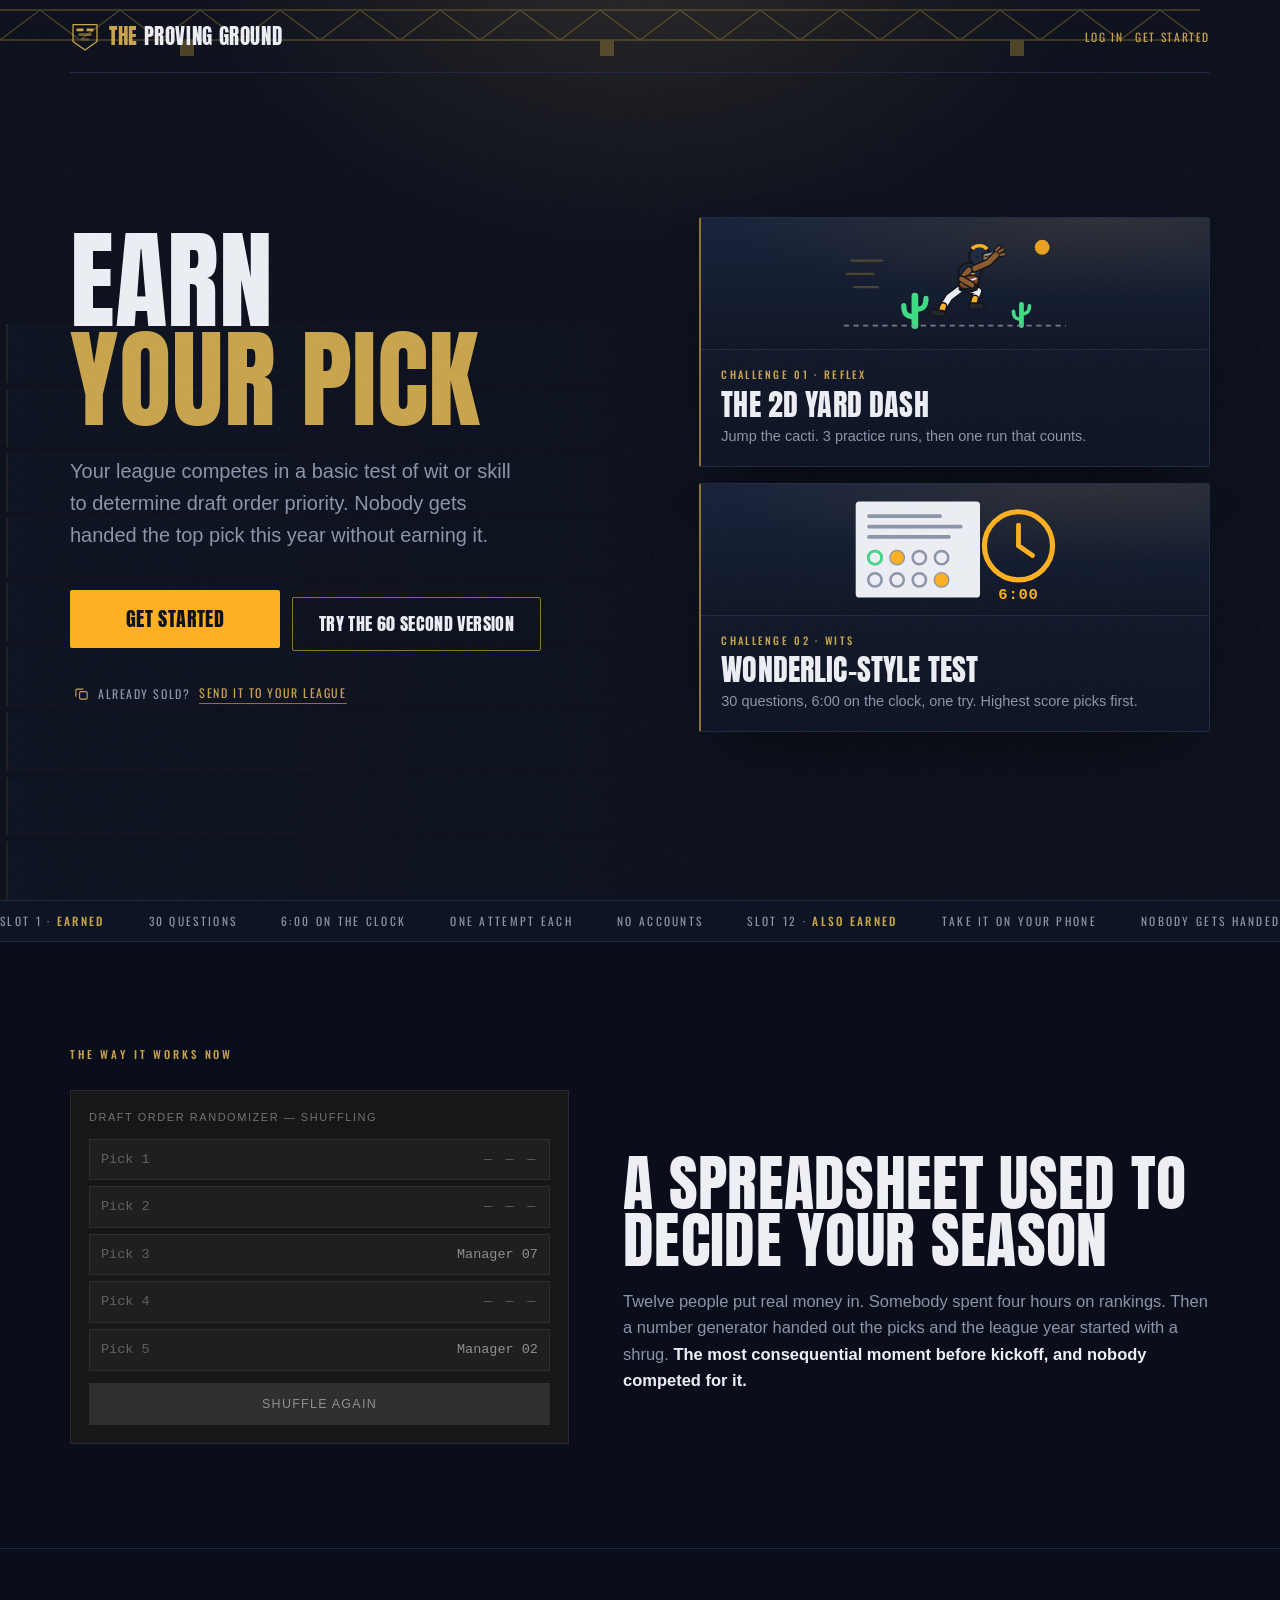
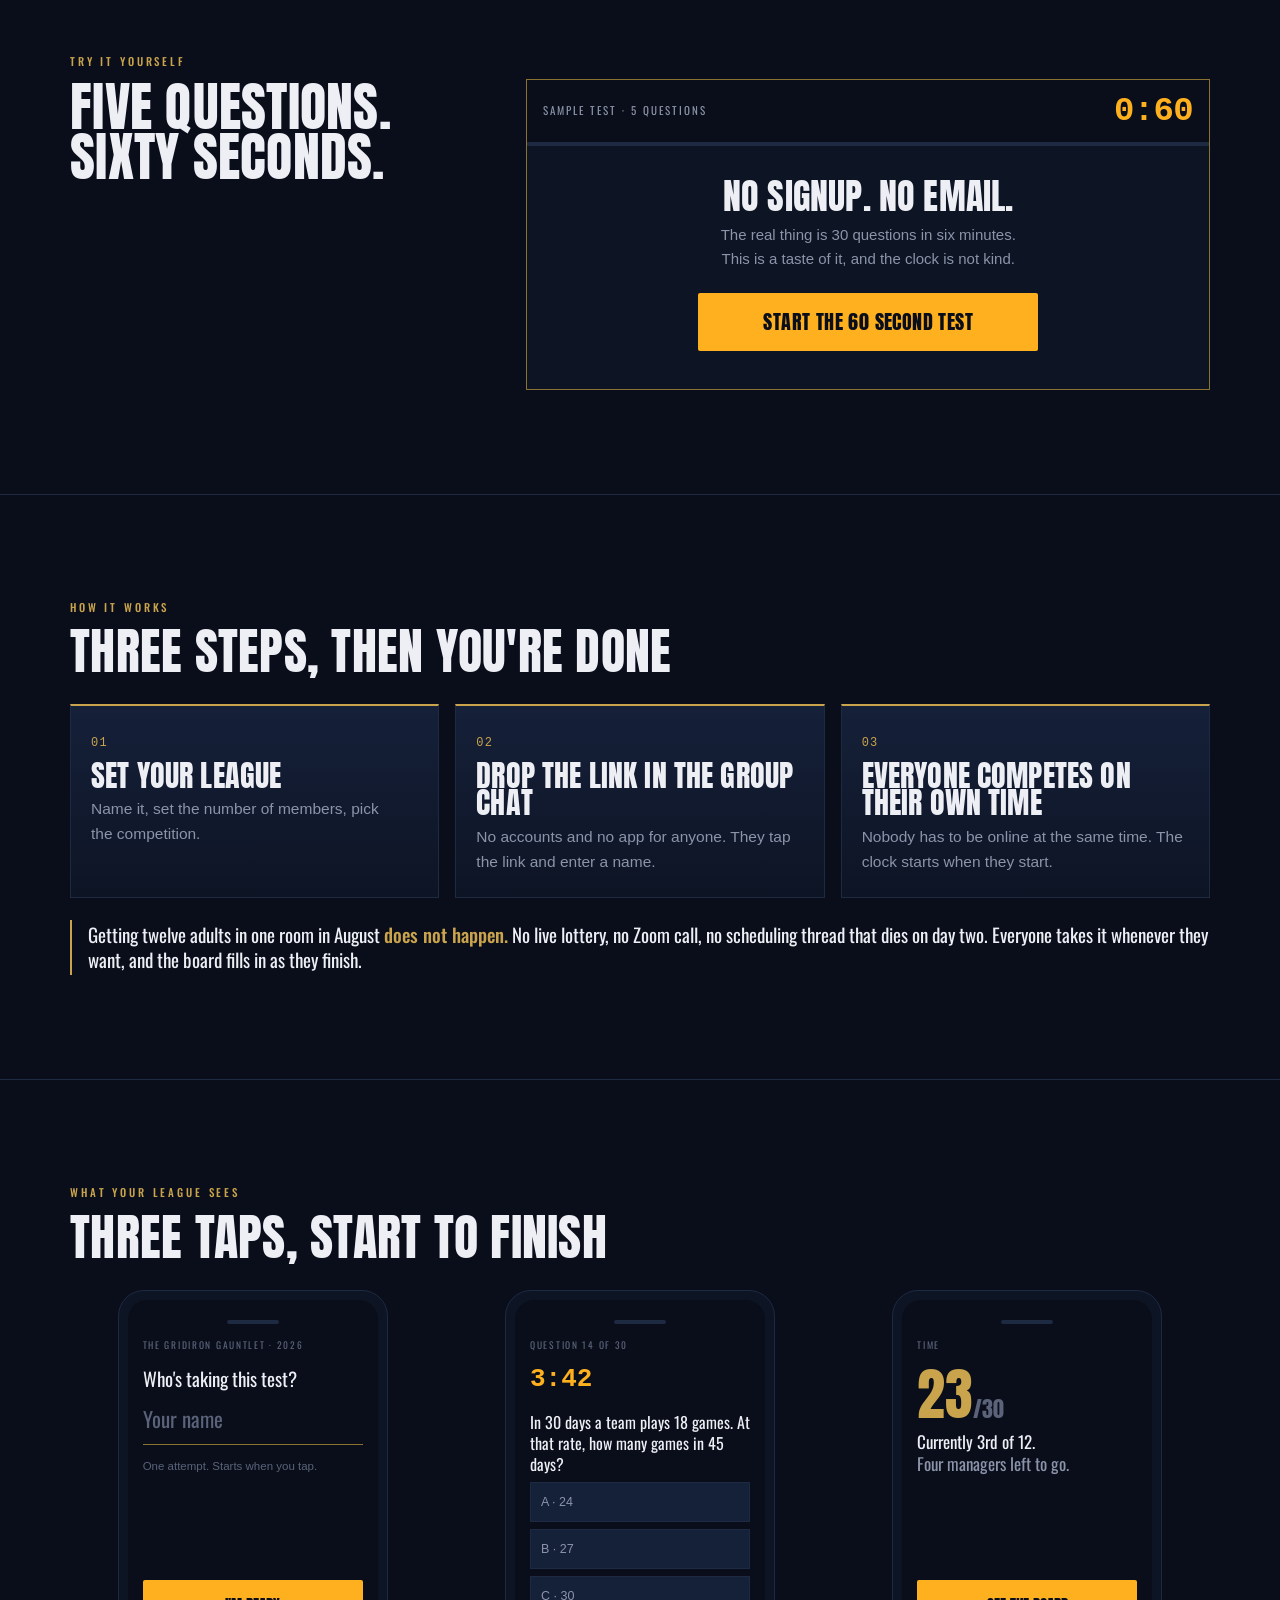
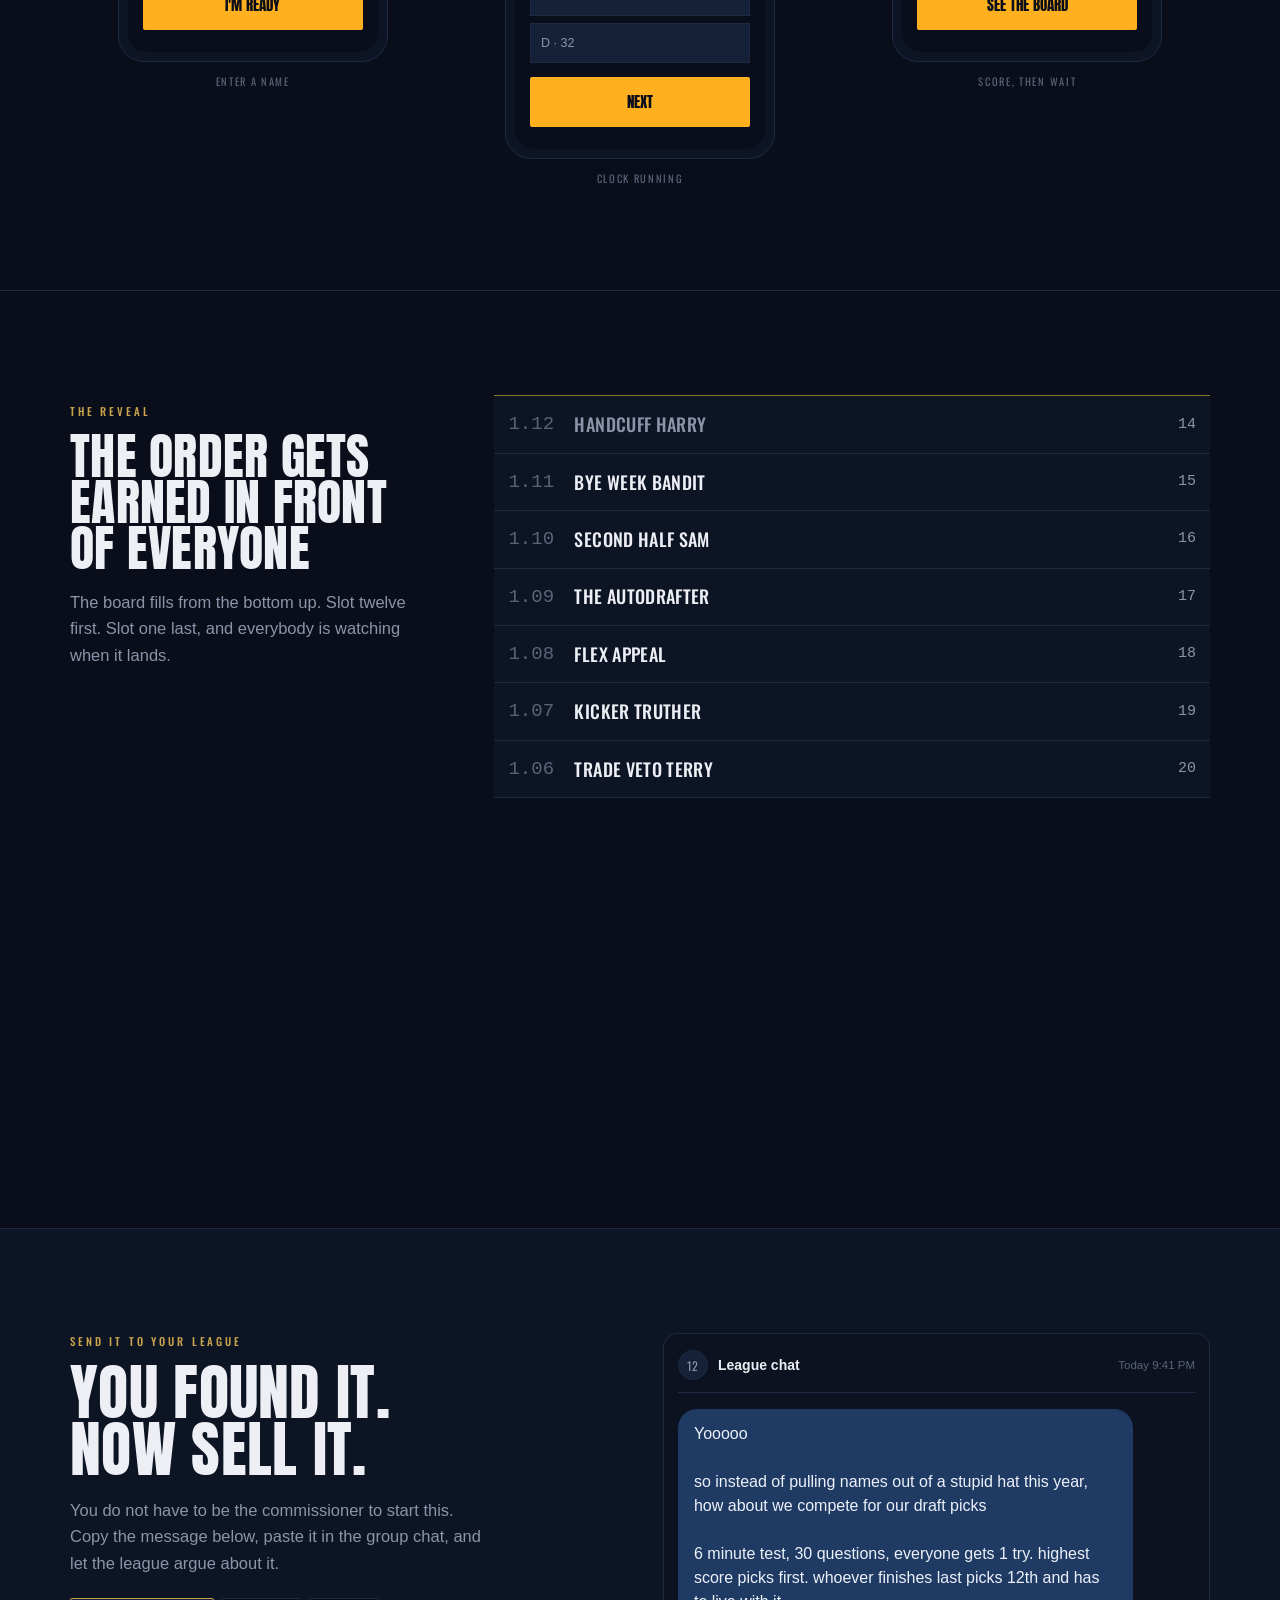
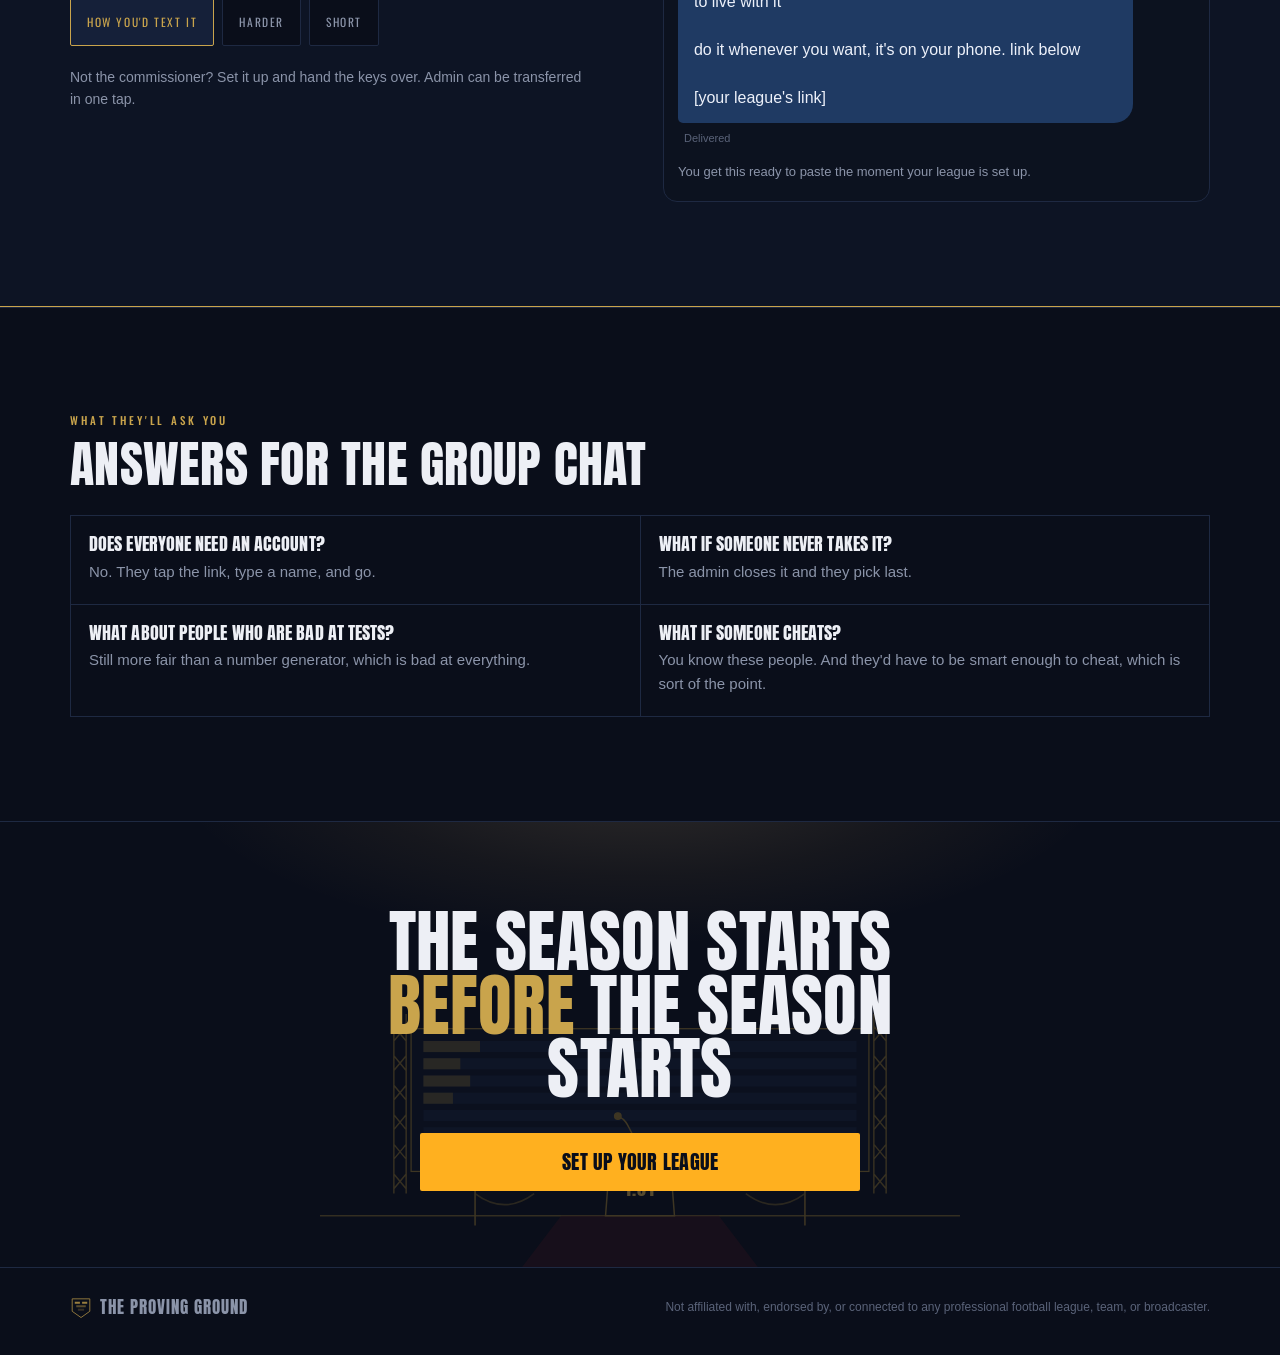
==== commit 7a05d620: "Campaign tracking: ?src= links with click-to-purchase funnel in metrics Links like theprovingground." ====
--- a/docs/index.html
+++ b/docs/index.html
@@ -8,13 +8,13 @@
 <link rel="preconnect" href="https://fonts.gstatic.com" crossorigin>
 <!-- app.css must be the FIRST stylesheet: the embedded t-rex game injects
      keyframes into document.styleSheets[0], which throws on cross-origin sheets. -->
-<link rel="stylesheet" href="./app.css?v=30">
+<link rel="stylesheet" href="./app.css?v=31">
 <link href="https://fonts.googleapis.com/css2?family=Anton&family=Oswald:wght@400;500;600&display=swap" rel="stylesheet">
-<link rel="stylesheet" href="./landing.css?v=30">
-<link rel="stylesheet" href="./landing-desktop.css?v=30">
-<link rel="icon" type="image/svg+xml" href="./brand/favicon.svg?v=30">
-<link rel="icon" type="image/png" sizes="32x32" href="./brand/favicon-32.png?v=30">
-<link rel="apple-touch-icon" href="./brand/apple-touch-icon.png?v=30">
+<link rel="stylesheet" href="./landing.css?v=31">
+<link rel="stylesheet" href="./landing-desktop.css?v=31">
+<link rel="icon" type="image/svg+xml" href="./brand/favicon.svg?v=31">
+<link rel="icon" type="image/png" sizes="32x32" href="./brand/favicon-32.png?v=31">
+<link rel="apple-touch-icon" href="./brand/apple-touch-icon.png?v=31">
 </head>
 <body>
 <div class="wrap" id="wrap">
@@ -39,7 +39,7 @@
 
   <div class="lp-shell">
     <nav class="lp-nav">
-      <div class="lp-logo"><img class="lp-lm" src="./brand/icon.svg?v=30" alt=""><b><i>The</i> Proving Ground</b></div>
+      <div class="lp-logo"><img class="lp-lm" src="./brand/icon.svg?v=31" alt=""><b><i>The</i> Proving Ground</b></div>
       <div style="display:flex;align-items:center;gap:12px;flex-shrink:0">
         <a class="lp-navlink" href="#/login">Log in</a>
         <a class="lp-navlink" href="#/admin/signup" style="color:var(--brass)">Get started</a>
@@ -396,11 +396,11 @@
 
 <footer>
   <div class="lp-shell">
-    <div class="lp-fl"><img src="./brand/icon.svg?v=30" alt="">The Proving Ground</div>
+    <div class="lp-fl"><img src="./brand/icon.svg?v=31" alt="">The Proving Ground</div>
     <p>Not affiliated with, endorsed by, or connected to any professional football league, team, or broadcaster.</p>
   </div>
 </footer>
 </div>
-<script src="./app.js?v=30"></script>
+<script src="./app.js?v=31"></script>
 </body>
 </html>
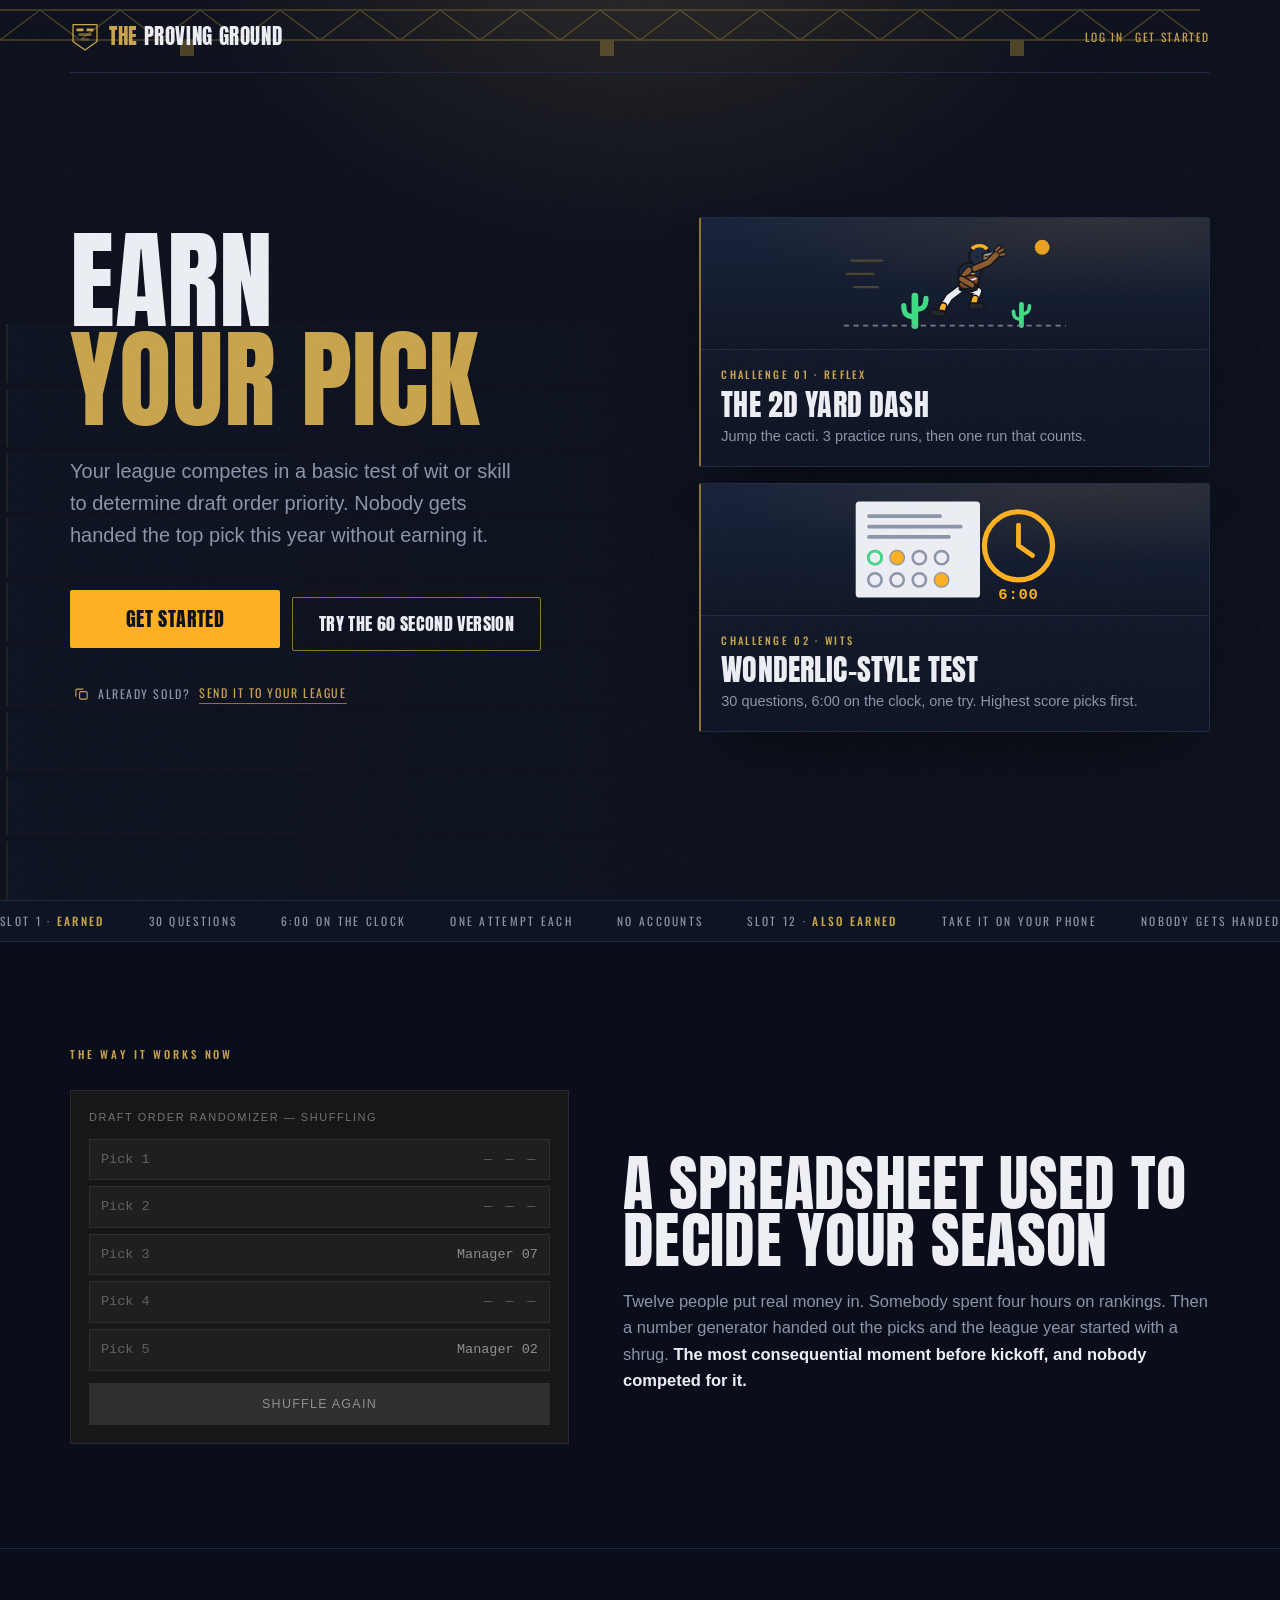
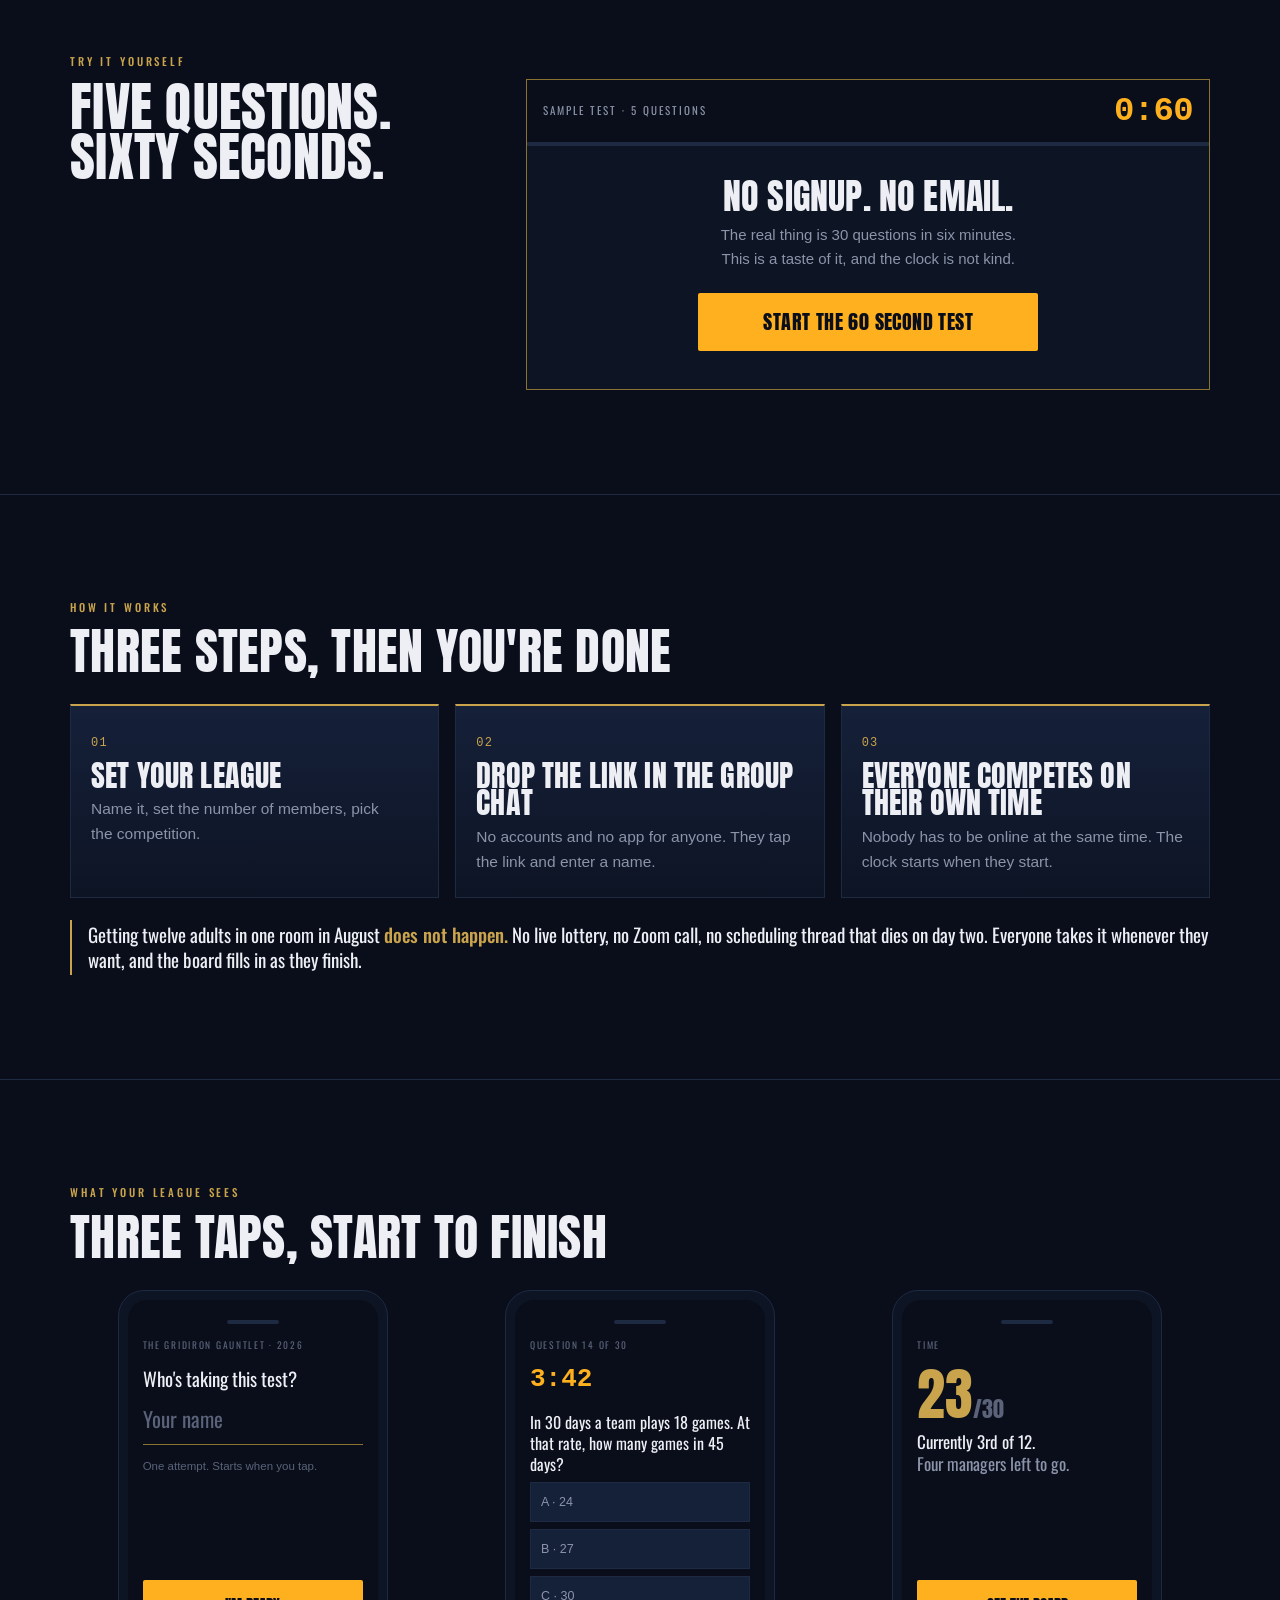
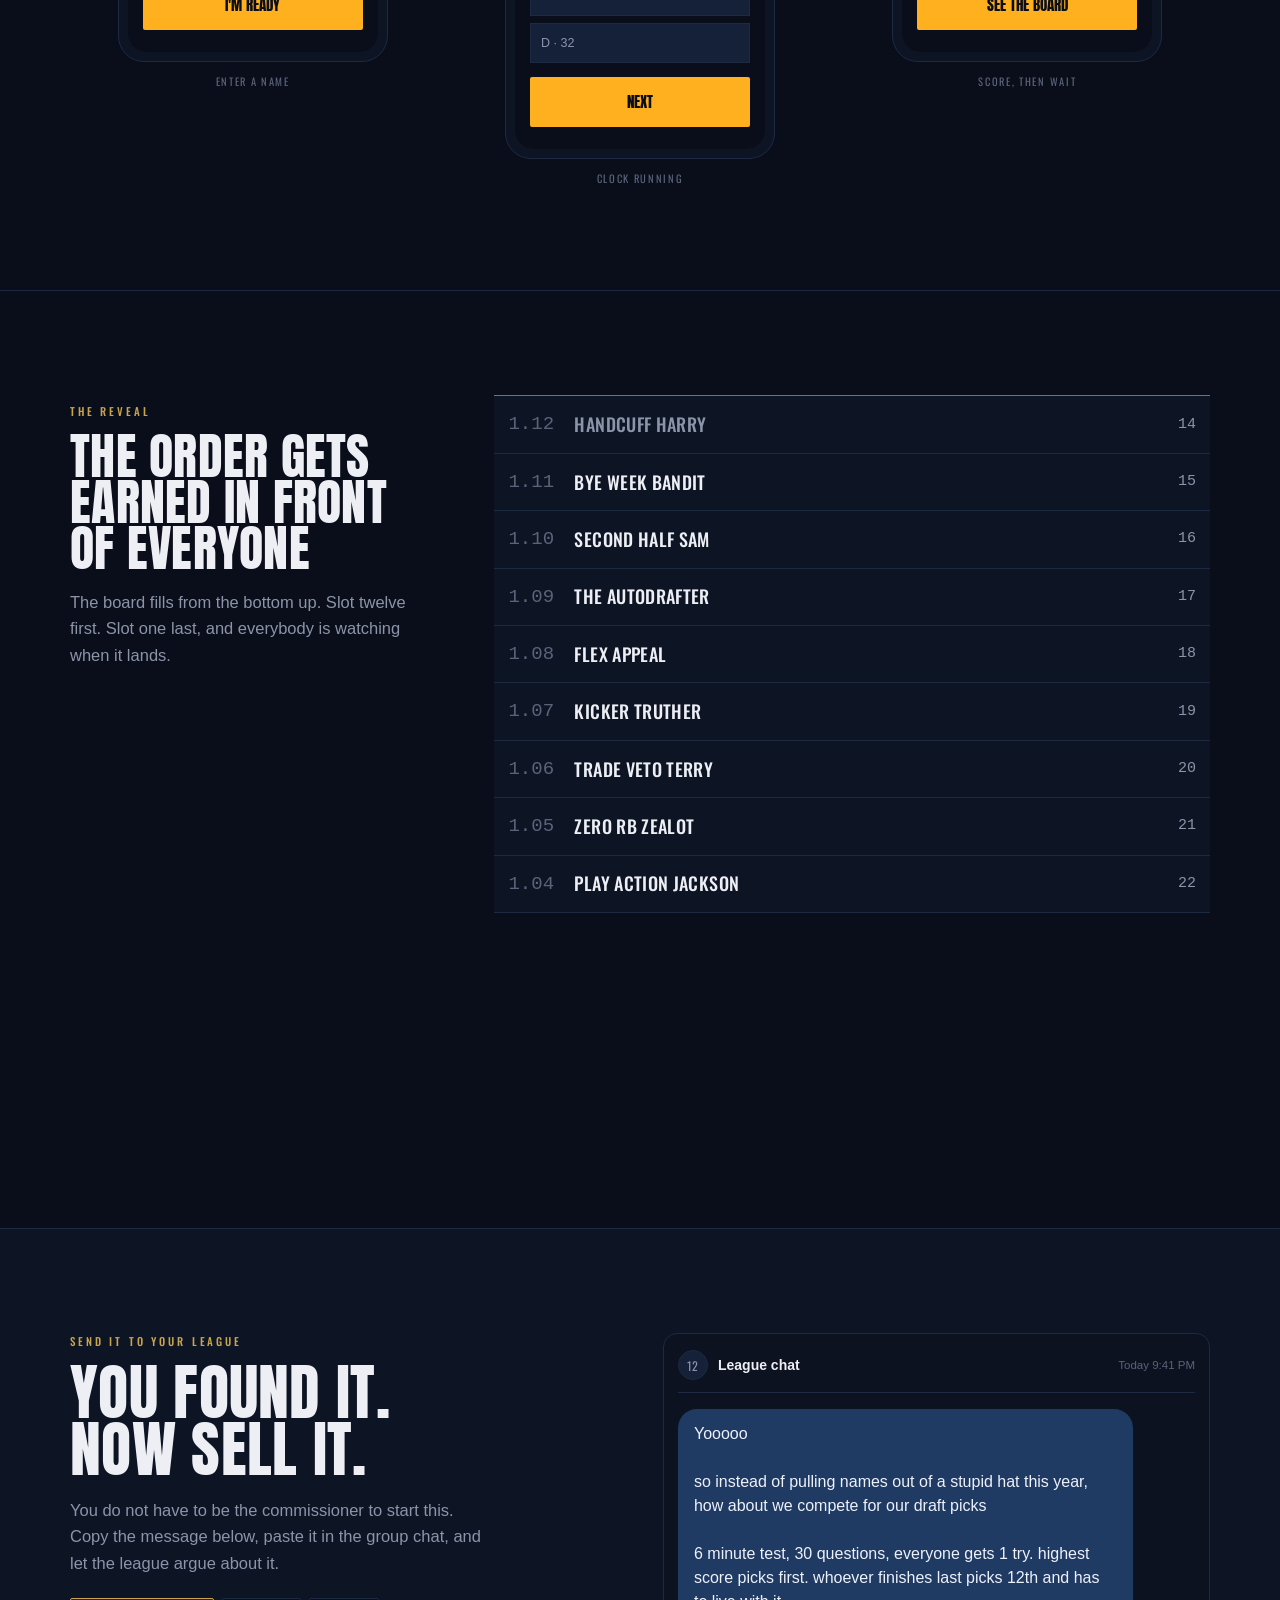
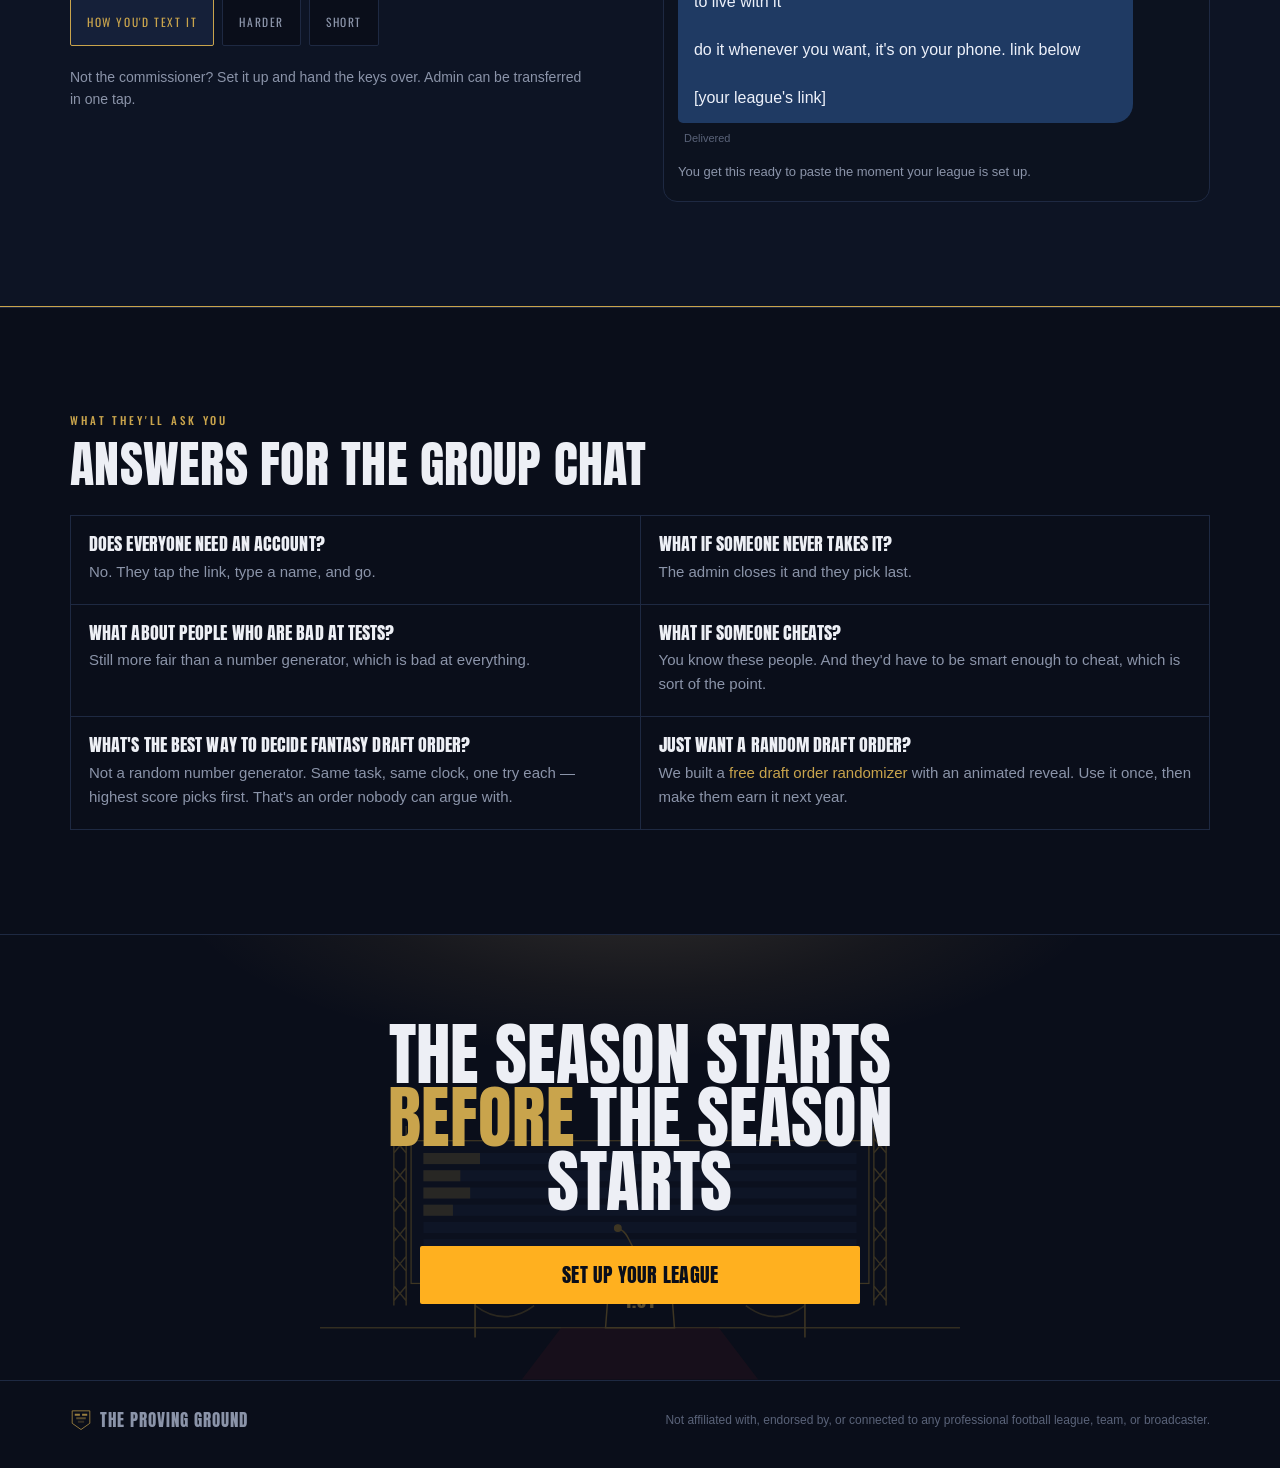
==== commit 9dee53b3: "SEO foundation: metadata, structured data, crawlable landing, free randomizer tool page - Keyword-ta" ====
--- a/docs/index.html
+++ b/docs/index.html
@@ -3,7 +3,84 @@
 <head>
 <meta charset="utf-8">
 <meta name="viewport" content="width=device-width, initial-scale=1, viewport-fit=cover">
-<title>The Proving Ground — Draft Order Competition</title>
+<title>Fantasy Draft Order — Earn It, Don't Randomize It | The Proving Ground</title>
+<meta name="description" content="Stop letting a random number generator hand out the 1.01. Your league takes a 6-minute test or plays a skill game on their phones — highest score picks first. No accounts for members, free to run.">
+<link rel="canonical" href="https://theprovingground.app/">
+<meta name="theme-color" content="#0A0E1A">
+
+<meta property="og:type" content="website">
+<meta property="og:site_name" content="The Proving Ground">
+<meta property="og:title" content="Fantasy Draft Order — Earn It, Don't Randomize It">
+<meta property="og:description" content="Your league competes for draft position: a 6-minute Wonderlic-style test or a reflex game, on their phones, no accounts. Highest score picks first.">
+<meta property="og:url" content="https://theprovingground.app/">
+<meta property="og:image" content="https://theprovingground.app/brand/og.png">
+<meta property="og:image:width" content="1200">
+<meta property="og:image:height" content="630">
+<meta name="twitter:card" content="summary_large_image">
+<meta name="twitter:title" content="Fantasy Draft Order — Earn It, Don't Randomize It">
+<meta name="twitter:description" content="Your league competes for draft position: a 6-minute test or a reflex game, on their phones. Highest score picks first.">
+<meta name="twitter:image" content="https://theprovingground.app/brand/og.png">
+
+<script type="application/ld+json">
+{
+  "@context": "https://schema.org",
+  "@graph": [
+    {
+      "@type": "Organization",
+      "@id": "https://theprovingground.app/#org",
+      "name": "The Proving Ground",
+      "url": "https://theprovingground.app/",
+      "logo": "https://theprovingground.app/brand/apple-touch-icon.png"
+    },
+    {
+      "@type": "WebApplication",
+      "name": "The Proving Ground",
+      "url": "https://theprovingground.app/",
+      "applicationCategory": "GameApplication",
+      "operatingSystem": "Any (web browser)",
+      "description": "A fantasy draft order competition app. Instead of a random draft order generator, league members take a 6-minute Wonderlic-style test or play a skill game on their phones — highest score picks their draft slot first. Members join from a shared link with no accounts.",
+      "offers": { "@type": "Offer", "price": "0", "priceCurrency": "USD" },
+      "publisher": { "@id": "https://theprovingground.app/#org" }
+    },
+    {
+      "@type": "FAQPage",
+      "mainEntity": [
+        {
+          "@type": "Question",
+          "name": "What is the best way to decide fantasy draft order?",
+          "acceptedAnswer": { "@type": "Answer", "text": "Most leagues use a random draft order generator, which decides the most consequential moment of the season with luck. The Proving Ground replaces the draw with a competition: every member takes the same 6-minute test or plays the same skill game on their phone, and the highest score picks their draft slot first. Ties are broken by completion time." }
+        },
+        {
+          "@type": "Question",
+          "name": "Is a random draft order generator fair?",
+          "acceptedAnswer": { "@type": "Answer", "text": "Random is neutral, but it isn't earned — someone still gets the first pick for doing nothing. A competition gives every member the same shot at the same task, so the order is deserved instead of drawn. If you still want a plain randomizer, The Proving Ground includes a free one with an animated reveal." }
+        },
+        {
+          "@type": "Question",
+          "name": "Does everyone in the league need an account?",
+          "acceptedAnswer": { "@type": "Answer", "text": "No. Only the commissioner creates an account. Members tap a shared link on their phone, type a name, and compete — no app install, no signup." }
+        },
+        {
+          "@type": "Question",
+          "name": "What happens if someone never takes the test?",
+          "acceptedAnswer": { "@type": "Answer", "text": "The commissioner can close the competition at any time. Anyone who never competed is marked DNF and picks last." }
+        },
+        {
+          "@type": "Question",
+          "name": "What about people who are bad at tests?",
+          "acceptedAnswer": { "@type": "Answer", "text": "There are two competition types — a Wonderlic-style test of wits and a reflex runner game — plus a Combine that averages both, so one skill never decides everything. And any result is still more earned than a number generator." }
+        },
+        {
+          "@type": "Question",
+          "name": "How do members take the test?",
+          "acceptedAnswer": { "@type": "Answer", "text": "Everyone competes on their own time from their phone. The clock starts when they start; timing is enforced by the server, everyone gets exactly one attempt, and the draft order reveals with an animation once the last member finishes." }
+        }
+      ]
+    }
+  ]
+}
+</script>
+
 <link rel="preconnect" href="https://fonts.googleapis.com">
 <link rel="preconnect" href="https://fonts.gstatic.com" crossorigin>
 <!-- app.css must be the FIRST stylesheet: the embedded t-rex game injects
@@ -20,7 +97,9 @@
 <div class="wrap" id="wrap">
   <div id="app" class="center" style="padding-top:40px"><div class="mut">Loading…</div></div>
 </div>
-<div id="landing" hidden>
+<!-- Visible by default so non-JS crawlers (AI engines especially) read the
+     page; route() hides it immediately for app views. -->
+<div id="landing">
 <!-- ============ 1. HERO ============ -->
 <header class="lp-hero">
   <div class="lp-stage" aria-hidden="true">
@@ -327,6 +406,8 @@
       <div><h3>What if someone never takes it?</h3><p>The admin closes it and they pick last.</p></div>
       <div><h3>What about people who are bad at tests?</h3><p>Still more fair than a number generator, which is bad at everything.</p></div>
       <div><h3>What if someone cheats?</h3><p>You know these people. And they'd have to be smart enough to cheat, which is sort of the point.</p></div>
+      <div><h3>What's the best way to decide fantasy draft order?</h3><p>Not a random number generator. Same task, same clock, one try each — highest score picks first. That's an order nobody can argue with.</p></div>
+      <div><h3>Just want a random draft order?</h3><p>We built a <a href="./draft-order-randomizer.html">free draft order randomizer</a> with an animated reveal. Use it once, then make them earn it next year.</p></div>
     </div>
   </div>
 </section>
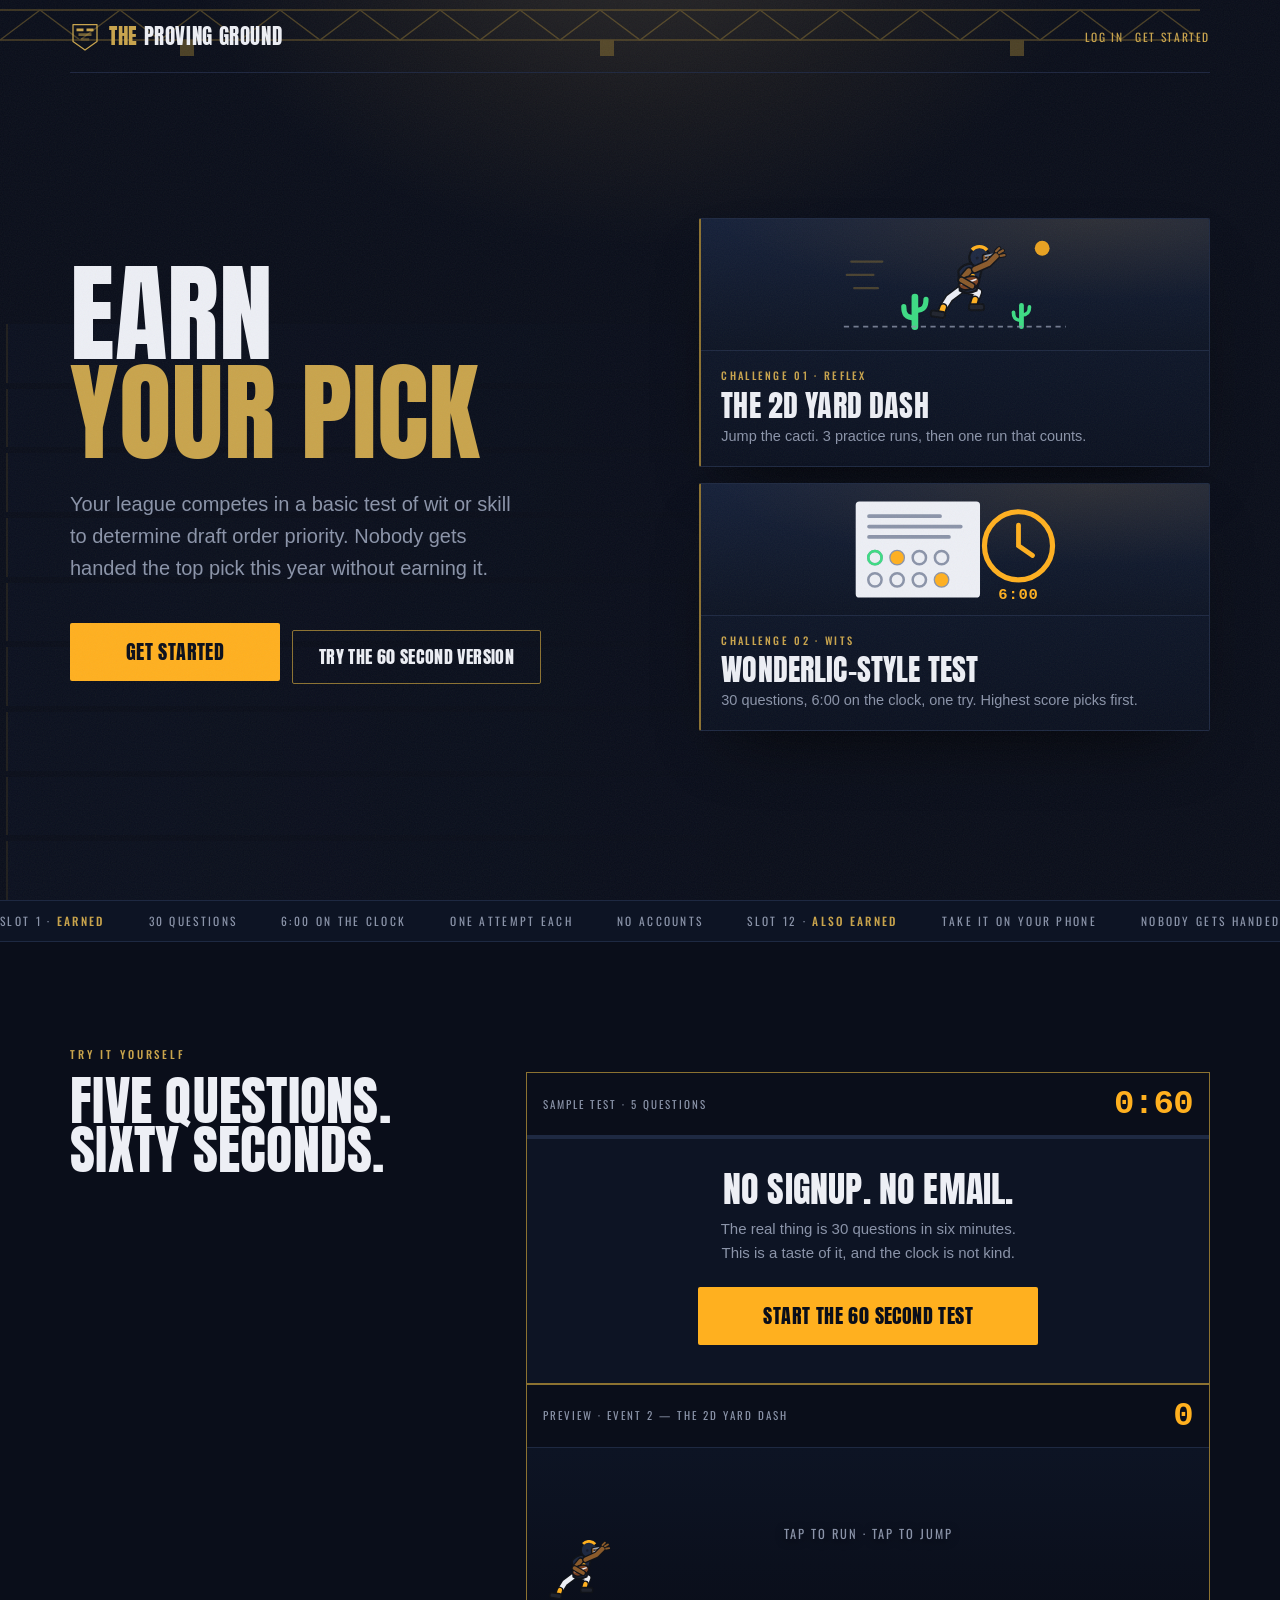
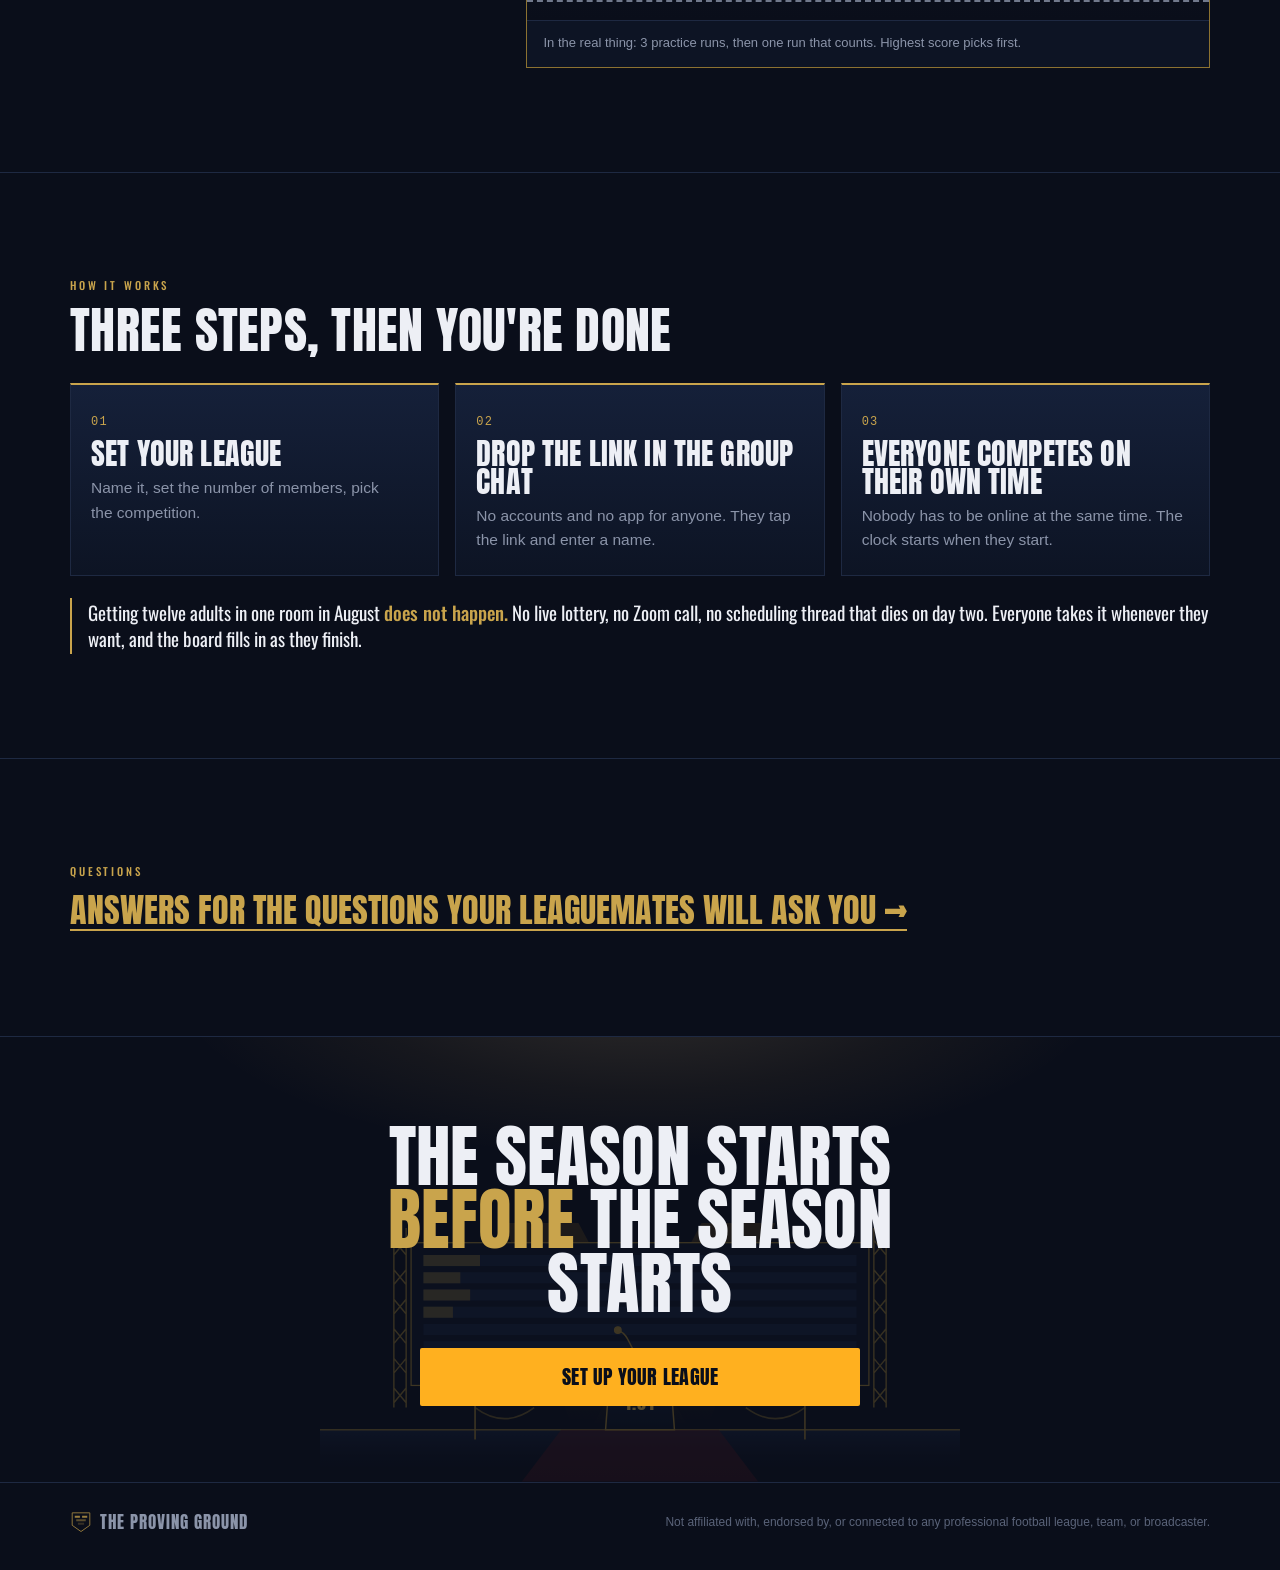
==== commit 7028b72b: "Slim the landing page down to the signup path Removes the randomizer-mock/spreadsheet section, the t" ====
--- a/docs/index.html
+++ b/docs/index.html
@@ -41,41 +41,6 @@
       "description": "A fantasy draft order competition app. Instead of a random draft order generator, league members take a 6-minute Wonderlic-style test or play a skill game on their phones — highest score picks their draft slot first. Members join from a shared link with no accounts.",
       "offers": { "@type": "Offer", "price": "0", "priceCurrency": "USD" },
       "publisher": { "@id": "https://theprovingground.app/#org" }
-    },
-    {
-      "@type": "FAQPage",
-      "mainEntity": [
-        {
-          "@type": "Question",
-          "name": "What is the best way to decide fantasy draft order?",
-          "acceptedAnswer": { "@type": "Answer", "text": "Most leagues use a random draft order generator, which decides the most consequential moment of the season with luck. The Proving Ground replaces the draw with a competition: every member takes the same 6-minute test or plays the same skill game on their phone, and the highest score picks their draft slot first. Ties are broken by completion time." }
-        },
-        {
-          "@type": "Question",
-          "name": "Is a random draft order generator fair?",
-          "acceptedAnswer": { "@type": "Answer", "text": "Random is neutral, but it isn't earned — someone still gets the first pick for doing nothing. A competition gives every member the same shot at the same task, so the order is deserved instead of drawn. If you still want a plain randomizer, The Proving Ground includes a free one with an animated reveal." }
-        },
-        {
-          "@type": "Question",
-          "name": "Does everyone in the league need an account?",
-          "acceptedAnswer": { "@type": "Answer", "text": "No. Only the commissioner creates an account. Members tap a shared link on their phone, type a name, and compete — no app install, no signup." }
-        },
-        {
-          "@type": "Question",
-          "name": "What happens if someone never takes the test?",
-          "acceptedAnswer": { "@type": "Answer", "text": "The commissioner can close the competition at any time. Anyone who never competed is marked DNF and picks last." }
-        },
-        {
-          "@type": "Question",
-          "name": "What about people who are bad at tests?",
-          "acceptedAnswer": { "@type": "Answer", "text": "There are two competition types — a Wonderlic-style test of wits and a reflex runner game — plus a Combine that averages both, so one skill never decides everything. And any result is still more earned than a number generator." }
-        },
-        {
-          "@type": "Question",
-          "name": "How do members take the test?",
-          "acceptedAnswer": { "@type": "Answer", "text": "Everyone competes on their own time from their phone. The clock starts when they start; timing is enforced by the server, everyone gets exactly one attempt, and the draft order reveals with an animation once the last member finishes." }
-        }
-      ]
     }
   ]
 }
@@ -85,13 +50,13 @@
 <link rel="preconnect" href="https://fonts.gstatic.com" crossorigin>
 <!-- app.css must be the FIRST stylesheet: the embedded t-rex game injects
      keyframes into document.styleSheets[0], which throws on cross-origin sheets. -->
-<link rel="stylesheet" href="./app.css?v=31">
+<link rel="stylesheet" href="./app.css?v=32">
 <link href="https://fonts.googleapis.com/css2?family=Anton&family=Oswald:wght@400;500;600&display=swap" rel="stylesheet">
-<link rel="stylesheet" href="./landing.css?v=31">
-<link rel="stylesheet" href="./landing-desktop.css?v=31">
-<link rel="icon" type="image/svg+xml" href="./brand/favicon.svg?v=31">
-<link rel="icon" type="image/png" sizes="32x32" href="./brand/favicon-32.png?v=31">
-<link rel="apple-touch-icon" href="./brand/apple-touch-icon.png?v=31">
+<link rel="stylesheet" href="./landing.css?v=32">
+<link rel="stylesheet" href="./landing-desktop.css?v=32">
+<link rel="icon" type="image/svg+xml" href="./brand/favicon.svg?v=32">
+<link rel="icon" type="image/png" sizes="32x32" href="./brand/favicon-32.png?v=32">
+<link rel="apple-touch-icon" href="./brand/apple-touch-icon.png?v=32">
 </head>
 <body>
 <div class="wrap" id="wrap">
@@ -118,7 +83,7 @@
 
   <div class="lp-shell">
     <nav class="lp-nav">
-      <div class="lp-logo"><img class="lp-lm" src="./brand/icon.svg?v=31" alt=""><b><i>The</i> Proving Ground</b></div>
+      <div class="lp-logo"><img class="lp-lm" src="./brand/icon.svg?v=32" alt=""><b><i>The</i> Proving Ground</b></div>
       <div style="display:flex;align-items:center;gap:12px;flex-shrink:0">
         <a class="lp-navlink" href="#/login">Log in</a>
         <a class="lp-navlink" href="#/admin/signup" style="color:var(--brass)">Get started</a>
@@ -135,10 +100,6 @@
       <div class="lp-heroCta">
         <a class="lp-btn" id="getStarted" href="#/admin/signup">Get started</a>
         <button class="lp-btn lp-outline" type="button" data-jump="#test" style="margin-top:10px">Try the 60 second version</button>
-        <button class="lp-sendline" type="button" data-copy-jump>
-          <svg width="15" height="15" viewBox="0 0 24 24" fill="none" stroke-width="1.8"><rect x="9" y="9" width="12" height="12" rx="2"/><path d="M15 5H5a2 2 0 0 0-2 2v10"/></svg>
-          Already sold? <u>Send it to your league</u>
-        </button>
       </div>
     </div>
 
@@ -163,60 +124,6 @@
       </a>
     </div>
 
-    <div class="lp-stagepic" aria-hidden="true">
-      <svg viewBox="0 0 520 210" preserveAspectRatio="xMidYMax meet">
-        <defs>
-          <linearGradient id="lit" x1="0" y1="0" x2="0" y2="1">
-            <stop offset="0" stop-color="#FFB01F" stop-opacity=".20"/><stop offset="1" stop-color="#FFB01F" stop-opacity="0"/>
-          </linearGradient>
-          <linearGradient id="lect" x1="0" y1="0" x2="0" y2="1">
-            <stop offset="0" stop-color="#152039"/><stop offset="1" stop-color="#0B1120"/>
-          </linearGradient>
-          <linearGradient id="floor" x1="0" y1="0" x2="0" y2="1">
-            <stop offset="0" stop-color="#152039" stop-opacity=".9"/><stop offset="1" stop-color="#0A0E1A" stop-opacity="0"/>
-          </linearGradient>
-        </defs>
-        <!-- spotlight cones -->
-        <polygon points="150,0 210,0 300,168 205,168" fill="url(#lit)"/>
-        <polygon points="310,0 370,0 315,168 220,168" fill="url(#lit)"/>
-        <!-- backdrop big board -->
-        <rect x="74" y="16" width="372" height="116" fill="#0D1424" stroke="#8C7231" stroke-width="1"/>
-        <g fill="#152039">
-          <rect x="84" y="26" width="352" height="9"/><rect x="84" y="40" width="352" height="9"/>
-          <rect x="84" y="54" width="352" height="9"/><rect x="84" y="68" width="352" height="9"/>
-          <rect x="84" y="82" width="352" height="9"/><rect x="84" y="96" width="352" height="9"/>
-          <rect x="84" y="110" width="352" height="9"/>
-        </g>
-        <g fill="#8C7231" opacity=".55">
-          <rect x="84" y="26" width="46" height="9"/><rect x="84" y="40" width="30" height="9"/>
-          <rect x="84" y="54" width="38" height="9"/><rect x="84" y="68" width="24" height="9"/>
-        </g>
-        <!-- truss uprights -->
-        <g stroke="#8C7231" stroke-width="1.2" fill="none" opacity=".85">
-          <path d="M60 4 V150 M70 4 V150 M60 14 L70 26 M70 14 L60 26 M60 38 L70 50 M70 38 L60 50 M60 62 L70 74 M70 62 L60 74 M60 86 L70 98 M70 86 L60 98 M60 110 L70 122 M70 110 L60 122 M60 134 L70 146 M70 134 L60 146"/>
-          <path d="M450 4 V150 M460 4 V150 M450 14 L460 26 M460 14 L450 26 M450 38 L460 50 M460 38 L450 50 M450 62 L460 74 M460 62 L450 74 M450 86 L460 98 M460 86 L450 98 M450 110 L460 122 M460 110 L450 122 M450 134 L460 146 M460 134 L450 146"/>
-        </g>
-        <!-- stage floor -->
-        <rect x="0" y="168" width="520" height="42" fill="url(#floor)"/>
-        <line x1="0" y1="168" x2="520" y2="168" stroke="#8C7231" stroke-width="1.2" opacity=".8"/>
-        <!-- carpet -->
-        <polygon points="196,168 324,168 356,210 164,210" fill="#4A1620" opacity=".55"/>
-        <!-- lectern -->
-        <path d="M232 168 L236 116 L284 116 L288 168 Z" fill="url(#lect)" stroke="#8C7231" stroke-width="1.2"/>
-        <line x1="234" y1="130" x2="286" y2="130" stroke="#8C7231" stroke-width="1" opacity=".6"/>
-        <rect x="228" y="110" width="64" height="8" fill="#C9A44C"/>
-        <text x="260" y="152" text-anchor="middle" font-family="Anton, Impact, sans-serif" font-size="15" fill="#C9A44C" letter-spacing="1">1.01</text>
-        <!-- microphone -->
-        <g stroke="#8C7231" stroke-width="1.2" fill="none"><path d="M260 110 C 250 100 252 92 244 88"/><circle cx="242" cy="87" r="2.6" fill="#8C7231"/></g>
-        <!-- stanchions + rope -->
-        <g stroke="#8C7231" stroke-width="1.4" fill="none" opacity=".9">
-          <line x1="126" y1="146" x2="126" y2="176"/><circle cx="126" cy="143" r="3" fill="#8C7231"/>
-          <line x1="394" y1="146" x2="394" y2="176"/><circle cx="394" cy="143" r="3" fill="#8C7231"/>
-          <path d="M126 150 Q 150 168 174 150" opacity=".7"/>
-          <path d="M346 150 Q 370 168 394 150" opacity=".7"/>
-        </g>
-      </svg>
-    </div>
   </div>
 </header>
 
@@ -226,30 +133,6 @@
     <span>Slot 1 · <b>Earned</b></span><span>30 questions</span><span>6:00 on the clock</span><span>One attempt each</span><span>No accounts</span><span>Slot 12 · <b>Also earned</b></span><span>Take it on your phone</span><span>Nobody gets handed the 1.01</span>
   </div>
 </div>
-
-<!-- ============ 2. PROBLEM ============ -->
-<section class="lp-sec">
-  <div class="lp-shell">
-    <div class="lp-kicker">The way it works now</div>
-    <div class="lp-split">
-      <div class="lp-randomizer" aria-hidden="true">
-        <div class="lp-rt">Draft order randomizer — shuffling</div>
-        <div class="lp-slots">
-          <div><em>Pick 1</em><span class="lp-shuf">— — —</span></div>
-          <div><em>Pick 2</em><span class="lp-shuf">— — —</span></div>
-          <div><em>Pick 3</em><span>Manager 07</span></div>
-          <div><em>Pick 4</em><span class="lp-shuf">— — —</span></div>
-          <div><em>Pick 5</em><span>Manager 02</span></div>
-        </div>
-        <div class="lp-rbtn">Shuffle again</div>
-      </div>
-      <div>
-        <h2 class="lp-stitle" style="margin-top:14px">A spreadsheet used to decide your season</h2>
-        <p class="lp-body" style="margin-top:20px">Twelve people put real money in. Somebody spent four hours on rankings. Then a number generator handed out the picks and the league year started with a shrug. <b>The most consequential moment before kickoff, and nobody competed for it.</b></p>
-      </div>
-    </div>
-  </div>
-</section>
 
 <!-- ============ 3. SAMPLE TEST ============ -->
 <section class="lp-sec" id="test">
@@ -283,6 +166,18 @@
         <a class="lp-btn lp-brass" href="#/admin/signup" style="max-width:400px;margin:0 auto">Get started</a>
       </div>
     </div>
+
+    <div class="lp-dash" id="dashPrev">
+      <div class="lp-tbar">
+        <div class="lp-lab">Preview · Event 2 — The 2D Yard Dash</div>
+        <div class="lp-tclock lp-num" id="dashScore">0</div>
+      </div>
+      <div class="lp-dstage" id="dashStage" role="button" tabindex="0" aria-label="Tap or press space to jump">
+        <div class="lp-drunner" id="dashRunner"><svg viewBox="0 0 102 98" aria-hidden="true"><polyline points="42,58 26,70 16,86" fill="none" stroke="#101319" stroke-width="12" stroke-linecap="round" stroke-linejoin="round"/><polyline points="42,58 26,70 16,86" fill="none" stroke="#EDEFF5" stroke-width="8" stroke-linecap="round" stroke-linejoin="round"/><polyline points="18,82 16,88" fill="none" stroke="#101319" stroke-width="11" stroke-linecap="round" stroke-linejoin="round"/><polyline points="18,82 16,88" fill="none" stroke="#FFB01F" stroke-width="7" stroke-linecap="round" stroke-linejoin="round"/><rect x="2" y="86" width="19" height="8" rx="3" transform="rotate(8 2 86)" fill="#20242E" stroke="#101319" stroke-width="2.5"/><polyline points="46,58 64,62 58,78" fill="none" stroke="#101319" stroke-width="12" stroke-linecap="round" stroke-linejoin="round"/><polyline points="46,58 64,62 58,78" fill="none" stroke="#EDEFF5" stroke-width="8" stroke-linecap="round" stroke-linejoin="round"/><polyline points="60,72 58,79" fill="none" stroke="#101319" stroke-width="11" stroke-linecap="round" stroke-linejoin="round"/><polyline points="60,72 58,79" fill="none" stroke="#FFB01F" stroke-width="7" stroke-linecap="round" stroke-linejoin="round"/><rect x="52" y="78" width="20" height="8" rx="3" fill="#20242E" stroke="#101319" stroke-width="2.5"/><path d="M38 34 Q44 24 58 24 Q70 26 68 36 L62 60 Q50 66 40 60 Z" fill="#1E2942" stroke="#101319" stroke-width="3"/><rect x="44" y="38" width="16" height="4.5" rx="2" fill="#FFB01F"/><rect x="46" y="46" width="12" height="4" rx="2" fill="#FFB01F"/><polyline points="52,34 42,46" fill="none" stroke="#101319" stroke-width="11" stroke-linecap="round" stroke-linejoin="round"/><polyline points="52,34 42,46" fill="none" stroke="#8A5A2B" stroke-width="7" stroke-linecap="round" stroke-linejoin="round"/><ellipse cx="52" cy="50" rx="14" ry="8.5" transform="rotate(-18 52 50)" fill="#7B4222" stroke="#101319" stroke-width="2.5"/><path d="M42 52 L62 45" stroke="#EDEFF5" stroke-width="2"/><path d="M49 50 l2 -1 M53 48.6 l2 -1 M57 47.2 l2 -1" stroke="#EDEFF5" stroke-width="1.4"/><polyline points="42,46 56,54" fill="none" stroke="#101319" stroke-width="10" stroke-linecap="round" stroke-linejoin="round"/><polyline points="42,46 56,54" fill="none" stroke="#8A5A2B" stroke-width="6" stroke-linecap="round" stroke-linejoin="round"/><circle cx="66" cy="16" r="13.5" fill="#1E2942" stroke="#101319" stroke-width="3"/><path d="M56 6 A13.5 13.5 0 0 1 76 6.5" fill="none" stroke="#FFB01F" stroke-width="4.5"/><rect x="70" y="12" width="9.5" height="11" rx="3" fill="#8A5A2B" stroke="#101319" stroke-width="2"/><circle cx="75" cy="16" r="1.4" fill="#101319"/><path d="M74 14 L90 11 M74 19 L89 17 M87 10 L88 18" fill="none" stroke="#97A1B4" stroke-width="2.6" stroke-linecap="round"/><circle cx="63" cy="17" r="2" fill="#101319" opacity=".55"/><polyline points="60,32 78,24 90,12" fill="none" stroke="#101319" stroke-width="11" stroke-linecap="round" stroke-linejoin="round"/><polyline points="60,32 78,24 90,12" fill="none" stroke="#8A5A2B" stroke-width="7" stroke-linecap="round" stroke-linejoin="round"/><path d="M88 8 l4 -4 M92 10 l5 -3 M94 14 l5 -1" stroke="#101319" stroke-width="5.5" stroke-linecap="round"/><path d="M88 8 l4 -4 M92 10 l5 -3 M94 14 l5 -1" stroke="#8A5A2B" stroke-width="3" stroke-linecap="round"/></svg></div>
+        <div class="lp-dmsg" id="dashMsg">Tap to run &middot; tap to jump</div>
+      </div>
+      <div class="lp-dfoot">In the real thing: 3 practice runs, then one run that counts. Highest score picks first.</div>
+    </div>
   </div>
 </section>
 
@@ -300,115 +195,11 @@
   </div>
 </section>
 
-<!-- ============ 5. WHAT YOUR LEAGUE SEES ============ -->
-<section class="lp-sec">
-  <div class="lp-shell">
-    <div class="lp-kicker">What your league sees</div>
-    <h2 class="lp-stitle lp-sm" style="margin-top:12px">Three taps, start to finish</h2>
-    <div class="lp-phones">
-      <div>
-        <div class="lp-phone"><div class="lp-pscreen">
-          <div class="lp-pnotch"></div>
-          <div class="lp-plab">The Gridiron Gauntlet · 2026</div>
-          <div style="font-family:var(--cond);font-size:19px;margin-top:14px;line-height:1.25">Who's taking this test?</div>
-          <div class="lp-pfield lp-ph">Your name</div>
-          <div style="font-size:11.5px;color:var(--dimmer);margin-top:12px">One attempt. Starts when you tap.</div>
-          <div class="lp-pbtn">I'm ready</div>
-        </div></div>
-        <div class="lp-pcap">Enter a name</div>
-      </div>
-      <div>
-        <div class="lp-phone"><div class="lp-pscreen">
-          <div class="lp-pnotch"></div>
-          <div class="lp-plab">Question 14 of 30</div>
-          <div class="lp-pclock lp-num">3:42</div>
-          <div class="lp-pq">In 30 days a team plays 18 games. At that rate, how many games in 45 days?</div>
-          <div class="lp-popt">A · 24</div>
-          <div class="lp-popt">B · 27</div>
-          <div class="lp-popt">C · 30</div>
-          <div class="lp-popt">D · 32</div>
-          <div class="lp-pbtn" style="margin-top:14px">Next</div>
-        </div></div>
-        <div class="lp-pcap">Clock running</div>
-      </div>
-      <div>
-        <div class="lp-phone"><div class="lp-pscreen">
-          <div class="lp-pnotch"></div>
-          <div class="lp-plab">Time</div>
-          <div class="lp-pscore lp-num">23<span style="font-size:22px;color:var(--dimmer)">/30</span></div>
-          <div style="font-family:var(--cond);font-size:17px;margin-top:12px;line-height:1.3">Currently 3rd of 12.<br><span style="color:var(--dim)">Four managers left to go.</span></div>
-          <div class="lp-pbtn">See the board</div>
-        </div></div>
-        <div class="lp-pcap">Score, then wait</div>
-      </div>
-    </div>
-  </div>
-</section>
-
-<!-- ============ 6. THE REVEAL ============ -->
-<section class="lp-sec">
-  <div class="lp-shell">
-    <div class="lp-kicker">The reveal</div>
-    <h2 class="lp-stitle lp-sm" style="margin-top:12px">The order gets earned in front of everyone</h2>
-    <p class="lp-body" style="margin-top:18px;max-width:44ch">The board fills from the bottom up. Slot twelve first. Slot one last, and everybody is watching when it lands.</p>
-    <div class="lp-board lp-js-reveal" id="revealBoard">
-      <div class="lp-plate lp-twelve"><div class="lp-slot">1.12</div><div class="lp-who">Handcuff Harry</div><div class="lp-sc">14</div></div>
-      <div class="lp-plate"><div class="lp-slot">1.11</div><div class="lp-who">Bye Week Bandit</div><div class="lp-sc">15</div></div>
-      <div class="lp-plate"><div class="lp-slot">1.10</div><div class="lp-who">Second Half Sam</div><div class="lp-sc">16</div></div>
-      <div class="lp-plate"><div class="lp-slot">1.09</div><div class="lp-who">The Autodrafter</div><div class="lp-sc">17</div></div>
-      <div class="lp-plate"><div class="lp-slot">1.08</div><div class="lp-who">Flex Appeal</div><div class="lp-sc">18</div></div>
-      <div class="lp-plate"><div class="lp-slot">1.07</div><div class="lp-who">Kicker Truther</div><div class="lp-sc">19</div></div>
-      <div class="lp-plate"><div class="lp-slot">1.06</div><div class="lp-who">Trade Veto Terry</div><div class="lp-sc">20</div></div>
-      <div class="lp-plate"><div class="lp-slot">1.05</div><div class="lp-who">Zero RB Zealot</div><div class="lp-sc">21</div></div>
-      <div class="lp-plate"><div class="lp-slot">1.04</div><div class="lp-who">Play Action Jackson</div><div class="lp-sc">22</div></div>
-      <div class="lp-plate"><div class="lp-slot">1.03</div><div class="lp-who">Waiver Wire Wolf</div><div class="lp-sc">24</div></div>
-      <div class="lp-plate"><div class="lp-slot">1.02</div><div class="lp-who">Deep League Dana</div><div class="lp-sc">26</div></div>
-      <div class="lp-plate lp-one"><div class="lp-slot">1.01</div><div class="lp-who">Tank Commander</div><div class="lp-sc">28</div></div>
-    </div>
-  </div>
-</section>
-
-<!-- ============ 7. SEND IT ============ -->
-<section class="lp-sec lp-sendsec" id="send">
-  <div class="lp-shell">
-    <div class="lp-kicker">Send it to your league</div>
-    <h2 class="lp-stitle" style="margin-top:12px">You found it.<br>Now sell it.</h2>
-    <p class="lp-body" style="margin-top:20px;max-width:46ch">You do not have to be the commissioner to start this. Copy the message below, paste it in the group chat, and let the league argue about it.</p>
-
-    <div class="lp-tones" role="group" aria-label="Message tone">
-      <button class="lp-tone" type="button" data-tone="0" aria-pressed="true">How you'd text it</button>
-      <button class="lp-tone" type="button" data-tone="1" aria-pressed="false">Harder</button>
-      <button class="lp-tone" type="button" data-tone="2" aria-pressed="false">Short</button>
-    </div>
-
-    <div class="lp-thread">
-      <div class="lp-head">
-        <div class="lp-av">12</div>
-        <b>League chat</b>
-        <span>Today 9:41 PM</span>
-      </div>
-      <div class="lp-bubble" id="msg">…</div>
-      <div class="lp-bstamp">Delivered</div>
-      <p class="lp-keys" style="margin-top:14px;font-size:13px">You get this ready to paste the moment your league is set up.</p>
-    </div>
-
-    <p class="lp-keys">Not the commissioner? Set it up and hand the keys over. Admin can be transferred in one tap.</p>
-  </div>
-</section>
-
-<!-- ============ 8. OBJECTIONS ============ -->
-<section class="lp-sec">
-  <div class="lp-shell">
-    <div class="lp-kicker">What they'll ask you</div>
-    <h2 class="lp-stitle lp-sm" style="margin-top:12px">Answers for the group chat</h2>
-    <div class="lp-qa">
-      <div><h3>Does everyone need an account?</h3><p>No. They tap the link, type a name, and go.</p></div>
-      <div><h3>What if someone never takes it?</h3><p>The admin closes it and they pick last.</p></div>
-      <div><h3>What about people who are bad at tests?</h3><p>Still more fair than a number generator, which is bad at everything.</p></div>
-      <div><h3>What if someone cheats?</h3><p>You know these people. And they'd have to be smart enough to cheat, which is sort of the point.</p></div>
-      <div><h3>What's the best way to decide fantasy draft order?</h3><p>Not a random number generator. Same task, same clock, one try each — highest score picks first. That's an order nobody can argue with.</p></div>
-      <div><h3>Just want a random draft order?</h3><p>We built a <a href="./draft-order-randomizer.html">free draft order randomizer</a> with an animated reveal. Use it once, then make them earn it next year.</p></div>
-    </div>
+<!-- ============ 8. FAQ LINK ============ -->
+<section class="lp-sec lp-faqline">
+  <div class="lp-shell">
+    <div class="lp-kicker">Questions</div>
+    <a class="lp-faqlink" href="./faq.html">Answers for the questions your leaguemates will ask you &rarr;</a>
   </div>
 </section>
 
@@ -477,11 +268,11 @@
 
 <footer>
   <div class="lp-shell">
-    <div class="lp-fl"><img src="./brand/icon.svg?v=31" alt="">The Proving Ground</div>
+    <div class="lp-fl"><img src="./brand/icon.svg?v=32" alt="">The Proving Ground</div>
     <p>Not affiliated with, endorsed by, or connected to any professional football league, team, or broadcaster.</p>
   </div>
 </footer>
 </div>
-<script src="./app.js?v=31"></script>
+<script src="./app.js?v=32"></script>
 </body>
 </html>
--- a/docs/landing.css
+++ b/docs/landing.css
@@ -129,8 +129,8 @@
 
 /* sample test */
 .lp-test{border:1px solid var(--brass2); background:var(--panel); position:relative}
-.lp-test .lp-tbar{display:flex; align-items:center; justify-content:space-between; gap:12px; padding:14px 16px; border-bottom:1px solid var(--line); background:var(--void)}
-.lp-test .lp-tbar .lp-lab{font-family:var(--cond); text-transform:uppercase; letter-spacing:.18em; font-size:11px; color:var(--dim)}
+.lp-test .lp-tbar, .lp-dash .lp-tbar{display:flex; align-items:center; justify-content:space-between; gap:12px; padding:14px 16px; border-bottom:1px solid var(--line); background:var(--void)}
+.lp-test .lp-tbar .lp-lab, .lp-dash .lp-tbar .lp-lab{font-family:var(--cond); text-transform:uppercase; letter-spacing:.18em; font-size:11px; color:var(--dim)}
 .lp-tclock{font-family:var(--mono); font-variant-numeric:tabular-nums; font-size:34px; font-weight:600; line-height:1; color:var(--amber); letter-spacing:-.02em}
 .lp-tclock.lp-hot{color:#FF4257; animation:pulse .9s ease-in-out infinite}
 @keyframes pulse{50%{opacity:.55}}
@@ -239,6 +239,37 @@
 }
 .lp-copied.on{opacity:1}
 .lp-keys{margin-top:20px; font-size:14px; color:var(--dim); text-wrap:pretty}
+
+/* FAQ link line */
+.lp-faqline{padding:44px 0}
+.lp-faqlink{
+  display:inline-block; margin-top:10px;
+  font-family:var(--disp); text-transform:uppercase; font-size:clamp(22px,5.6vw,34px); line-height:1.15;
+  color:var(--text); border-bottom:2px solid var(--brass);
+}
+.lp-faqlink:hover{color:var(--amber)}
+
+/* The 2D Yard Dash preview (mini runner under the sample test) */
+.lp-dash{border:1px solid var(--brass2); background:var(--panel); margin-top:22px}
+.lp-dstage{
+  position:relative; height:172px; overflow:hidden; cursor:pointer; touch-action:manipulation;
+  background:linear-gradient(180deg,#0D1424,#0A0E1A);
+}
+.lp-dstage::after{ /* ground line */
+  content:""; position:absolute; left:0; right:0; bottom:18px; height:0;
+  border-bottom:2.5px dashed rgba(139,148,169,.8);
+}
+.lp-drunner{position:absolute; left:22px; bottom:20px; width:62px; height:60px; z-index:2; will-change:transform}
+.lp-drunner svg{width:100%; height:100%; display:block}
+.lp-dcactus{position:absolute; bottom:20px; width:26px; height:44px; z-index:1; will-change:transform}
+.lp-dcactus svg{width:100%; height:100%; display:block}
+.lp-dmsg{
+  position:absolute; inset:0; display:flex; align-items:center; justify-content:center; text-align:center;
+  padding:0 18px; z-index:3; pointer-events:none;
+  font-family:var(--cond); text-transform:uppercase; letter-spacing:.16em; font-size:12.5px; color:var(--dim);
+  text-shadow:0 2px 8px rgba(10,14,26,.9);
+}
+.lp-dfoot{padding:12px 16px 14px; border-top:1px solid var(--line); font-size:13px; color:var(--dim)}
 
 /* objections */
 .lp-qa{display:grid; gap:1px; background:var(--line); border:1px solid var(--line); margin-top:28px}
--- a/docs/landing-desktop.css
+++ b/docs/landing-desktop.css
@@ -2,8 +2,36 @@
    Load AFTER landing.css. Mobile and tablet are untouched.
    Pairs with the .lp-hpicks markup block added to the hero in index.html. */
 
-/* The challenge cards are desktop-only chrome; the mobile hero keeps its own clock. */
-.lp-hpicks{display:none}
+/* The two challenge cards render at every width: stacked under the hero CTAs
+   on mobile (where the stage illustration used to be), right column on desktop. */
+.lp-hpicks{display:grid; gap:14px; margin-top:34px; position:relative; z-index:2}
+.lp-hpick{
+  display:block; position:relative; overflow:hidden;
+  background:linear-gradient(180deg,#111B31,#0B1120);
+  border:1px solid var(--line); border-left:2px solid var(--brass2); border-radius:2px;
+  box-shadow:0 30px 70px -34px rgba(0,0,0,.9);
+  transition:border-color .18s, transform .18s, box-shadow .18s;
+}
+.lp-hpick:hover{
+  border-color:var(--brass); border-left-color:var(--brass);
+  transform:translateY(-2px);
+  box-shadow:0 36px 80px -34px rgba(0,0,0,.9), 0 0 60px -34px rgba(255,176,31,.5);
+}
+.lp-hp-art{
+  height:112px; background:
+    radial-gradient(120% 100% at 78% 0%, rgba(255,176,31,.1), transparent 62%),
+    linear-gradient(180deg,#152039,#0D1424);
+  border-bottom:1px solid var(--line); display:grid; place-items:center; padding:8px 14px;
+}
+.lp-hp-art svg{width:100%; height:100%; max-height:96px}
+.lp-hp-txt{padding:14px 16px 16px}
+.lp-hp-eye{font-family:var(--cond); font-weight:500; text-transform:uppercase;
+  letter-spacing:.22em; font-size:10.5px; color:var(--brass)}
+.lp-hp-name{
+  font-family:var(--disp); font-weight:400; text-transform:uppercase;
+  font-size:25px; line-height:1; letter-spacing:.01em; color:var(--text); margin-top:8px;
+}
+.lp-hp-desc{font-family:var(--sys); font-size:14px; line-height:1.5; color:var(--dim); margin-top:6px; text-wrap:pretty}
 
 @media (min-width:1100px){
 
@@ -45,40 +73,15 @@
 
   /* ---------- right column: the two challenges ---------- */
   .lp-hpicks{
-    display:grid;
     grid-column:2; grid-row:2; justify-self:end; align-self:center;
-    position:relative; z-index:2; display:grid; gap:16px;
-    width:100%; max-width:520px;
+    gap:16px; width:100%; max-width:520px; margin-top:0;
   }
-  .lp-hpick{
-    display:block; position:relative; overflow:hidden;
-    background:linear-gradient(180deg,#111B31,#0B1120);
-    border:1px solid var(--line); border-left:2px solid var(--brass2); border-radius:2px;
-    box-shadow:0 30px 70px -34px rgba(0,0,0,.9);
-    transition:border-color .18s, transform .18s, box-shadow .18s;
-  }
-  .lp-hpick:hover{
-    border-color:var(--brass); border-left-color:var(--brass);
-    transform:translateY(-2px);
-    box-shadow:0 36px 80px -34px rgba(0,0,0,.9), 0 0 60px -34px rgba(255,176,31,.5);
-  }
-  .lp-hp-art{
-    height:132px; background:
-      radial-gradient(120% 100% at 78% 0%, rgba(255,176,31,.1), transparent 62%),
-      linear-gradient(180deg,#152039,#0D1424);
-    border-bottom:1px solid var(--line); display:grid; place-items:center; padding:10px 18px;
-  }
-  .lp-hp-art svg{width:100%; height:100%; max-height:112px}
+  .lp-hp-art{height:132px; padding:10px 18px}
+  .lp-hp-art svg{max-height:112px}
   .lp-hp-txt{padding:16px 20px 18px}
-  .lp-hp-eye{font-family:var(--cond); font-weight:500; text-transform:uppercase;
-    letter-spacing:.22em; font-size:10.5px; color:var(--brass)}
-  .lp-hero .lp-hp-name{
-    font-family:var(--disp); font-weight:400; text-transform:uppercase;
-    font-size:30px; line-height:1; letter-spacing:.01em; color:var(--text); margin-top:8px;
-  }
-  .lp-hp-desc{font-family:var(--sys); font-size:14.5px; line-height:1.5; color:var(--dim); margin-top:7px; text-wrap:pretty}
+  .lp-hero .lp-hp-name{font-size:30px}
+  .lp-hp-desc{font-size:14.5px}
 
-  /* stage art removed on desktop — the challenge cards are the visual.
-     Mobile/tablet keep .lp-stagepic in its original spot below the CTAs. */
-  .lp-hero .lp-stagepic{display:none}
+  /* Sample-test section: the Dash preview stacks under the test card, right column */
+  #test .lp-dash{grid-column:2; grid-row:4; margin-top:0}
 }
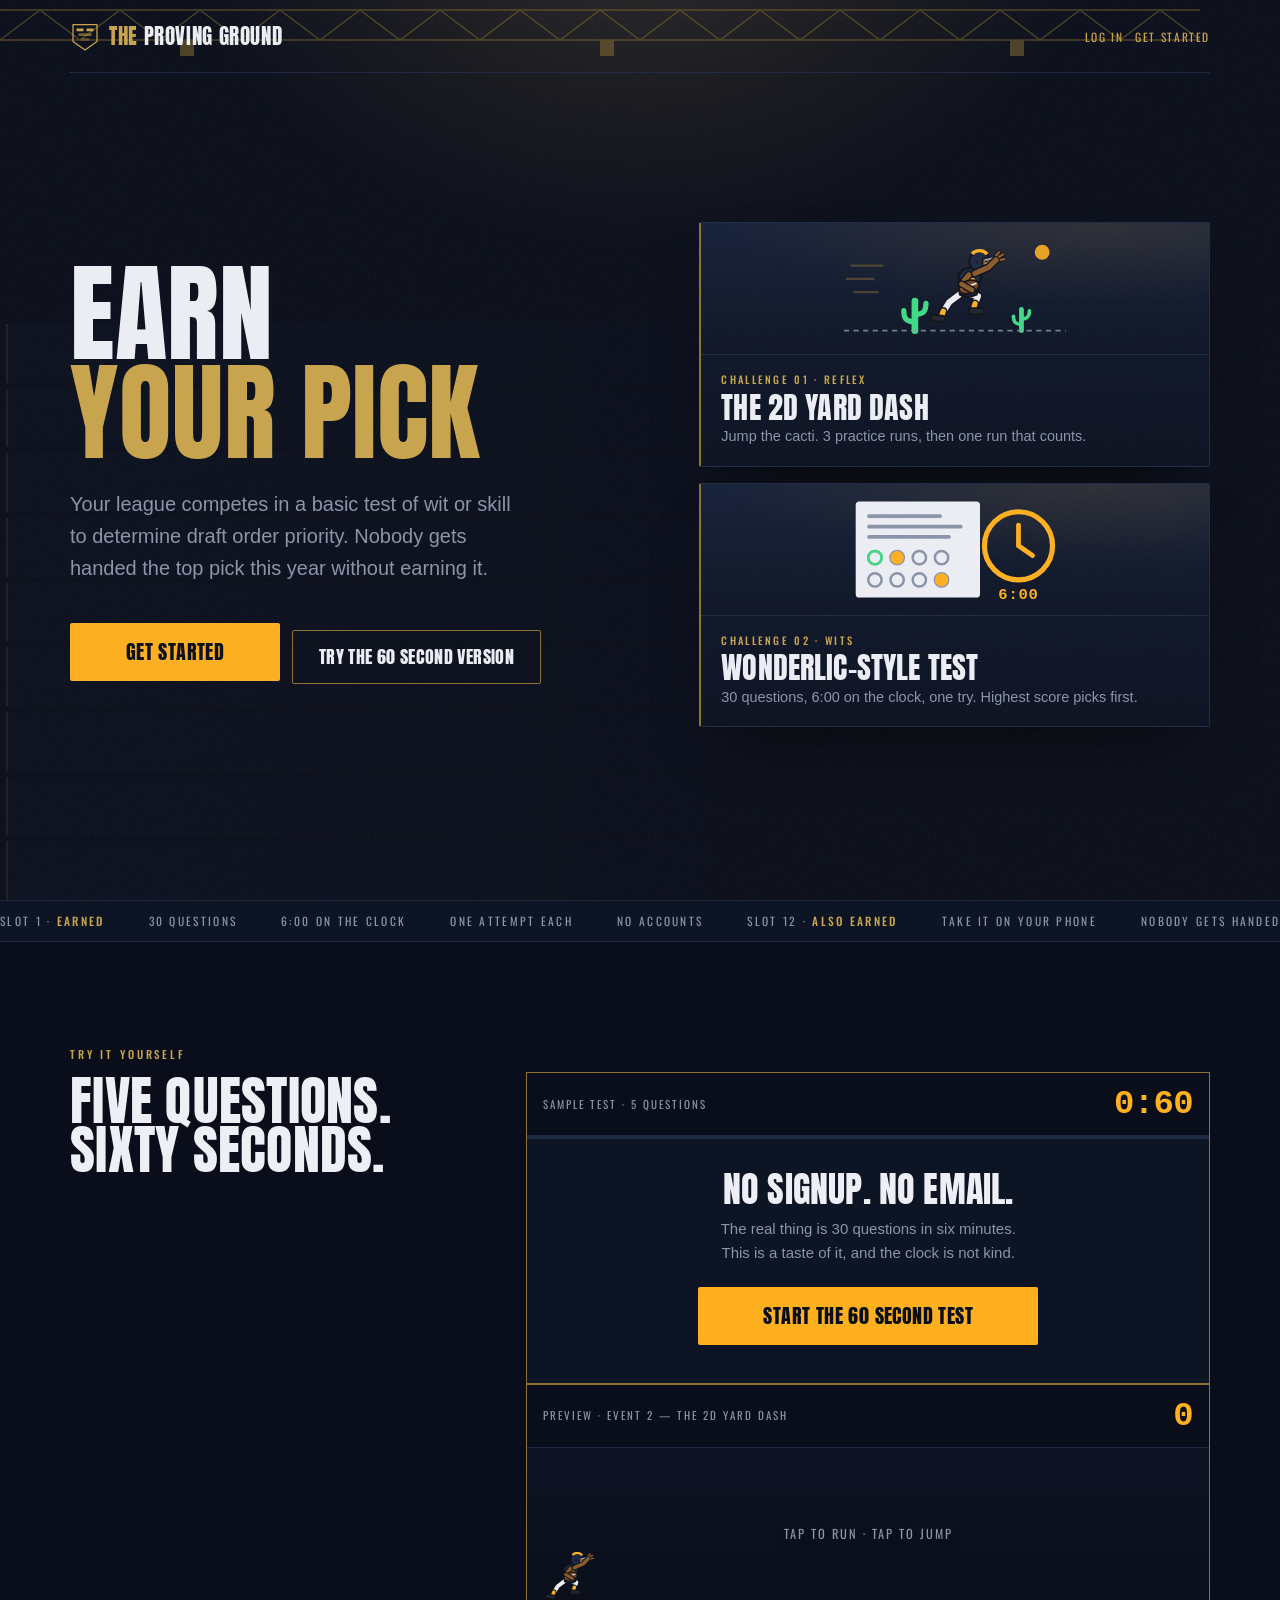
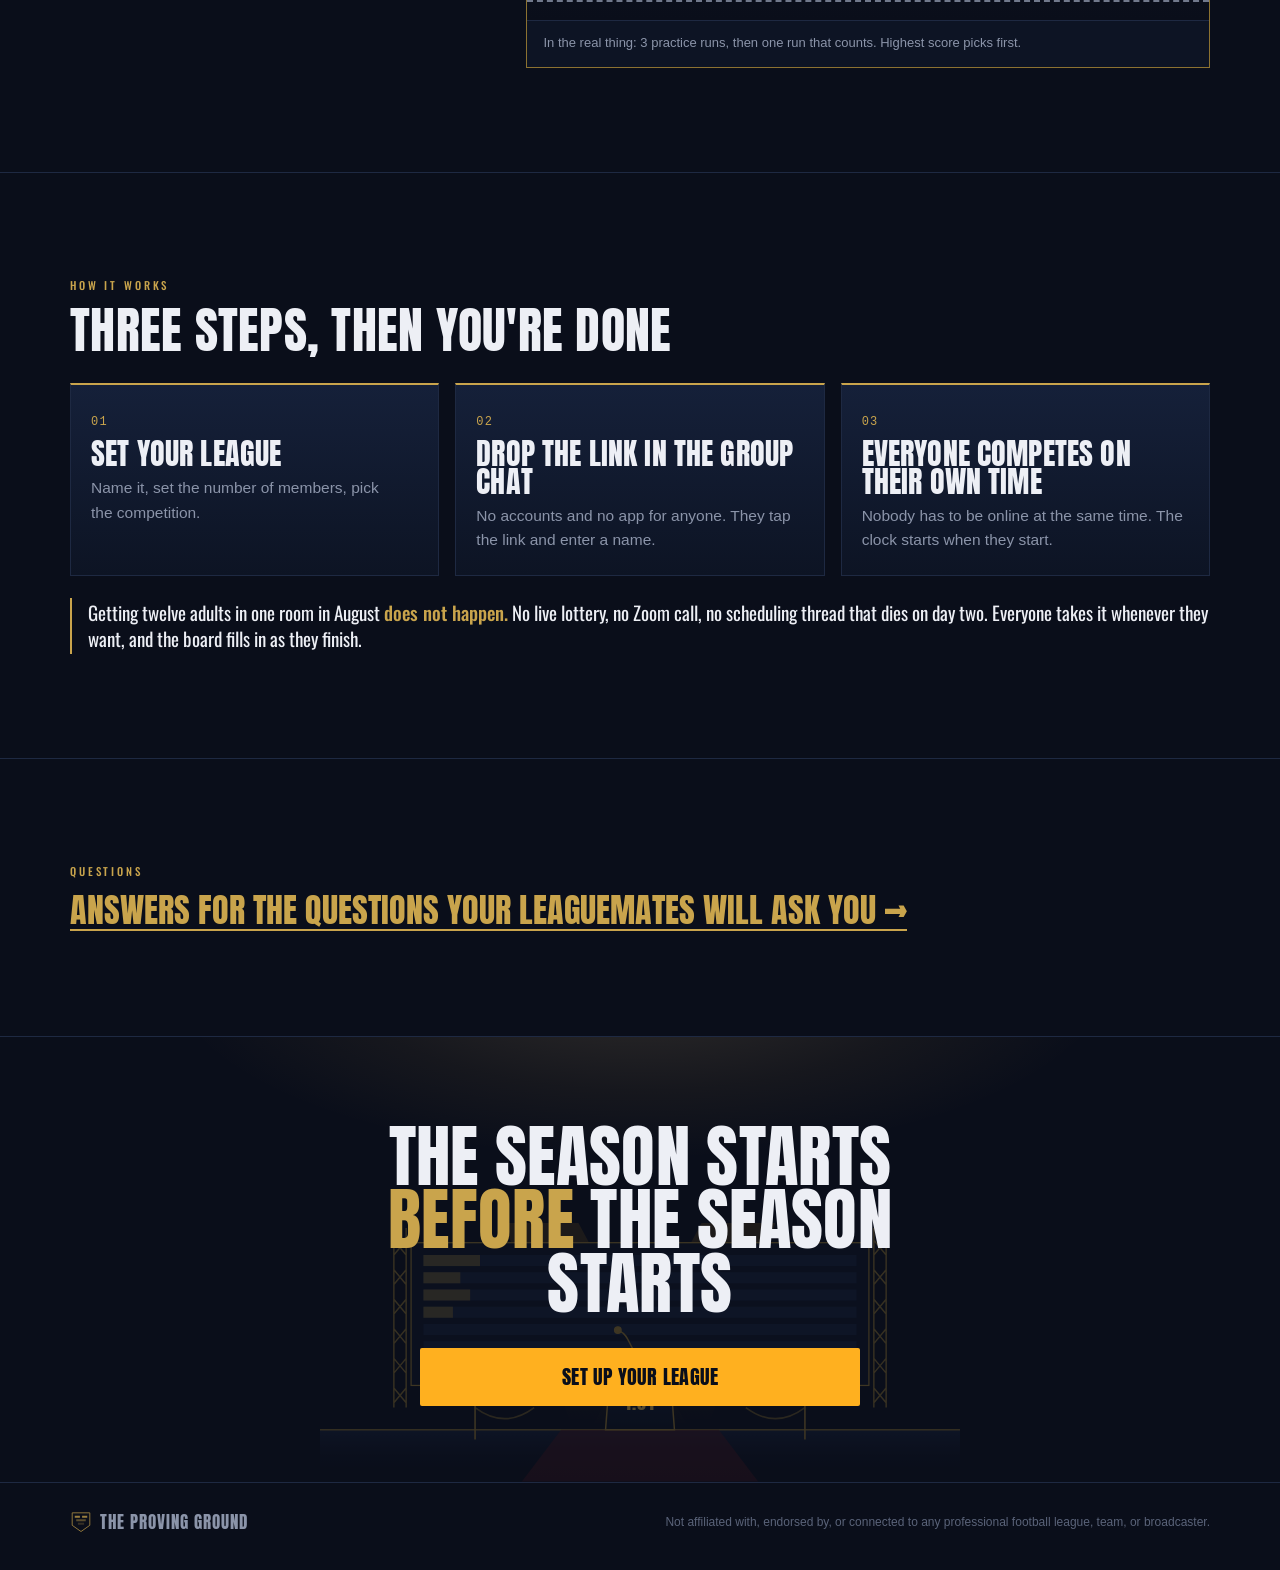
==== commit 36473265: "Tune the Dash preview difficulty + compact mobile hero cards side by side Slower start (175px/s vs 2" ====
--- a/docs/index.html
+++ b/docs/index.html
@@ -50,13 +50,13 @@
 <link rel="preconnect" href="https://fonts.gstatic.com" crossorigin>
 <!-- app.css must be the FIRST stylesheet: the embedded t-rex game injects
      keyframes into document.styleSheets[0], which throws on cross-origin sheets. -->
-<link rel="stylesheet" href="./app.css?v=32">
+<link rel="stylesheet" href="./app.css?v=33">
 <link href="https://fonts.googleapis.com/css2?family=Anton&family=Oswald:wght@400;500;600&display=swap" rel="stylesheet">
-<link rel="stylesheet" href="./landing.css?v=32">
-<link rel="stylesheet" href="./landing-desktop.css?v=32">
-<link rel="icon" type="image/svg+xml" href="./brand/favicon.svg?v=32">
-<link rel="icon" type="image/png" sizes="32x32" href="./brand/favicon-32.png?v=32">
-<link rel="apple-touch-icon" href="./brand/apple-touch-icon.png?v=32">
+<link rel="stylesheet" href="./landing.css?v=33">
+<link rel="stylesheet" href="./landing-desktop.css?v=33">
+<link rel="icon" type="image/svg+xml" href="./brand/favicon.svg?v=33">
+<link rel="icon" type="image/png" sizes="32x32" href="./brand/favicon-32.png?v=33">
+<link rel="apple-touch-icon" href="./brand/apple-touch-icon.png?v=33">
 </head>
 <body>
 <div class="wrap" id="wrap">
@@ -83,7 +83,7 @@
 
   <div class="lp-shell">
     <nav class="lp-nav">
-      <div class="lp-logo"><img class="lp-lm" src="./brand/icon.svg?v=32" alt=""><b><i>The</i> Proving Ground</b></div>
+      <div class="lp-logo"><img class="lp-lm" src="./brand/icon.svg?v=33" alt=""><b><i>The</i> Proving Ground</b></div>
       <div style="display:flex;align-items:center;gap:12px;flex-shrink:0">
         <a class="lp-navlink" href="#/login">Log in</a>
         <a class="lp-navlink" href="#/admin/signup" style="color:var(--brass)">Get started</a>
@@ -268,11 +268,11 @@
 
 <footer>
   <div class="lp-shell">
-    <div class="lp-fl"><img src="./brand/icon.svg?v=32" alt="">The Proving Ground</div>
+    <div class="lp-fl"><img src="./brand/icon.svg?v=33" alt="">The Proving Ground</div>
     <p>Not affiliated with, endorsed by, or connected to any professional football league, team, or broadcaster.</p>
   </div>
 </footer>
 </div>
-<script src="./app.js?v=32"></script>
+<script src="./app.js?v=33"></script>
 </body>
 </html>
--- a/docs/landing.css
+++ b/docs/landing.css
@@ -259,9 +259,9 @@
   content:""; position:absolute; left:0; right:0; bottom:18px; height:0;
   border-bottom:2.5px dashed rgba(139,148,169,.8);
 }
-.lp-drunner{position:absolute; left:22px; bottom:20px; width:62px; height:60px; z-index:2; will-change:transform}
+.lp-drunner{position:absolute; left:18px; bottom:20px; width:50px; height:48px; z-index:2; will-change:transform}
 .lp-drunner svg{width:100%; height:100%; display:block}
-.lp-dcactus{position:absolute; bottom:20px; width:26px; height:44px; z-index:1; will-change:transform}
+.lp-dcactus{position:absolute; bottom:20px; width:20px; height:36px; z-index:1; will-change:transform}
 .lp-dcactus svg{width:100%; height:100%; display:block}
 .lp-dmsg{
   position:absolute; inset:0; display:flex; align-items:center; justify-content:center; text-align:center;
--- a/docs/landing-desktop.css
+++ b/docs/landing-desktop.css
@@ -4,7 +4,7 @@
 
 /* The two challenge cards render at every width: stacked under the hero CTAs
    on mobile (where the stage illustration used to be), right column on desktop. */
-.lp-hpicks{display:grid; gap:14px; margin-top:34px; position:relative; z-index:2}
+.lp-hpicks{display:grid; grid-template-columns:1fr 1fr; gap:10px; margin-top:30px; position:relative; z-index:2}
 .lp-hpick{
   display:block; position:relative; overflow:hidden;
   background:linear-gradient(180deg,#111B31,#0B1120);
@@ -18,20 +18,20 @@
   box-shadow:0 36px 80px -34px rgba(0,0,0,.9), 0 0 60px -34px rgba(255,176,31,.5);
 }
 .lp-hp-art{
-  height:112px; background:
+  height:74px; background:
     radial-gradient(120% 100% at 78% 0%, rgba(255,176,31,.1), transparent 62%),
     linear-gradient(180deg,#152039,#0D1424);
-  border-bottom:1px solid var(--line); display:grid; place-items:center; padding:8px 14px;
+  border-bottom:1px solid var(--line); display:grid; place-items:center; padding:6px 10px;
 }
-.lp-hp-art svg{width:100%; height:100%; max-height:96px}
-.lp-hp-txt{padding:14px 16px 16px}
+.lp-hp-art svg{width:100%; height:100%; max-height:62px}
+.lp-hp-txt{padding:10px 12px 12px}
 .lp-hp-eye{font-family:var(--cond); font-weight:500; text-transform:uppercase;
-  letter-spacing:.22em; font-size:10.5px; color:var(--brass)}
+  letter-spacing:.16em; font-size:9px; color:var(--brass)}
 .lp-hp-name{
   font-family:var(--disp); font-weight:400; text-transform:uppercase;
-  font-size:25px; line-height:1; letter-spacing:.01em; color:var(--text); margin-top:8px;
+  font-size:16px; line-height:1.05; letter-spacing:.01em; color:var(--text); margin-top:6px;
 }
-.lp-hp-desc{font-family:var(--sys); font-size:14px; line-height:1.5; color:var(--dim); margin-top:6px; text-wrap:pretty}
+.lp-hp-desc{font-family:var(--sys); font-size:12px; line-height:1.45; color:var(--dim); margin-top:5px; text-wrap:pretty}
 
 @media (min-width:1100px){
 
@@ -74,11 +74,12 @@
   /* ---------- right column: the two challenges ---------- */
   .lp-hpicks{
     grid-column:2; grid-row:2; justify-self:end; align-self:center;
-    gap:16px; width:100%; max-width:520px; margin-top:0;
+    grid-template-columns:1fr; gap:16px; width:100%; max-width:520px; margin-top:0;
   }
   .lp-hp-art{height:132px; padding:10px 18px}
   .lp-hp-art svg{max-height:112px}
   .lp-hp-txt{padding:16px 20px 18px}
+  .lp-hp-eye{font-size:10.5px; letter-spacing:.22em}
   .lp-hero .lp-hp-name{font-size:30px}
   .lp-hp-desc{font-size:14.5px}
 
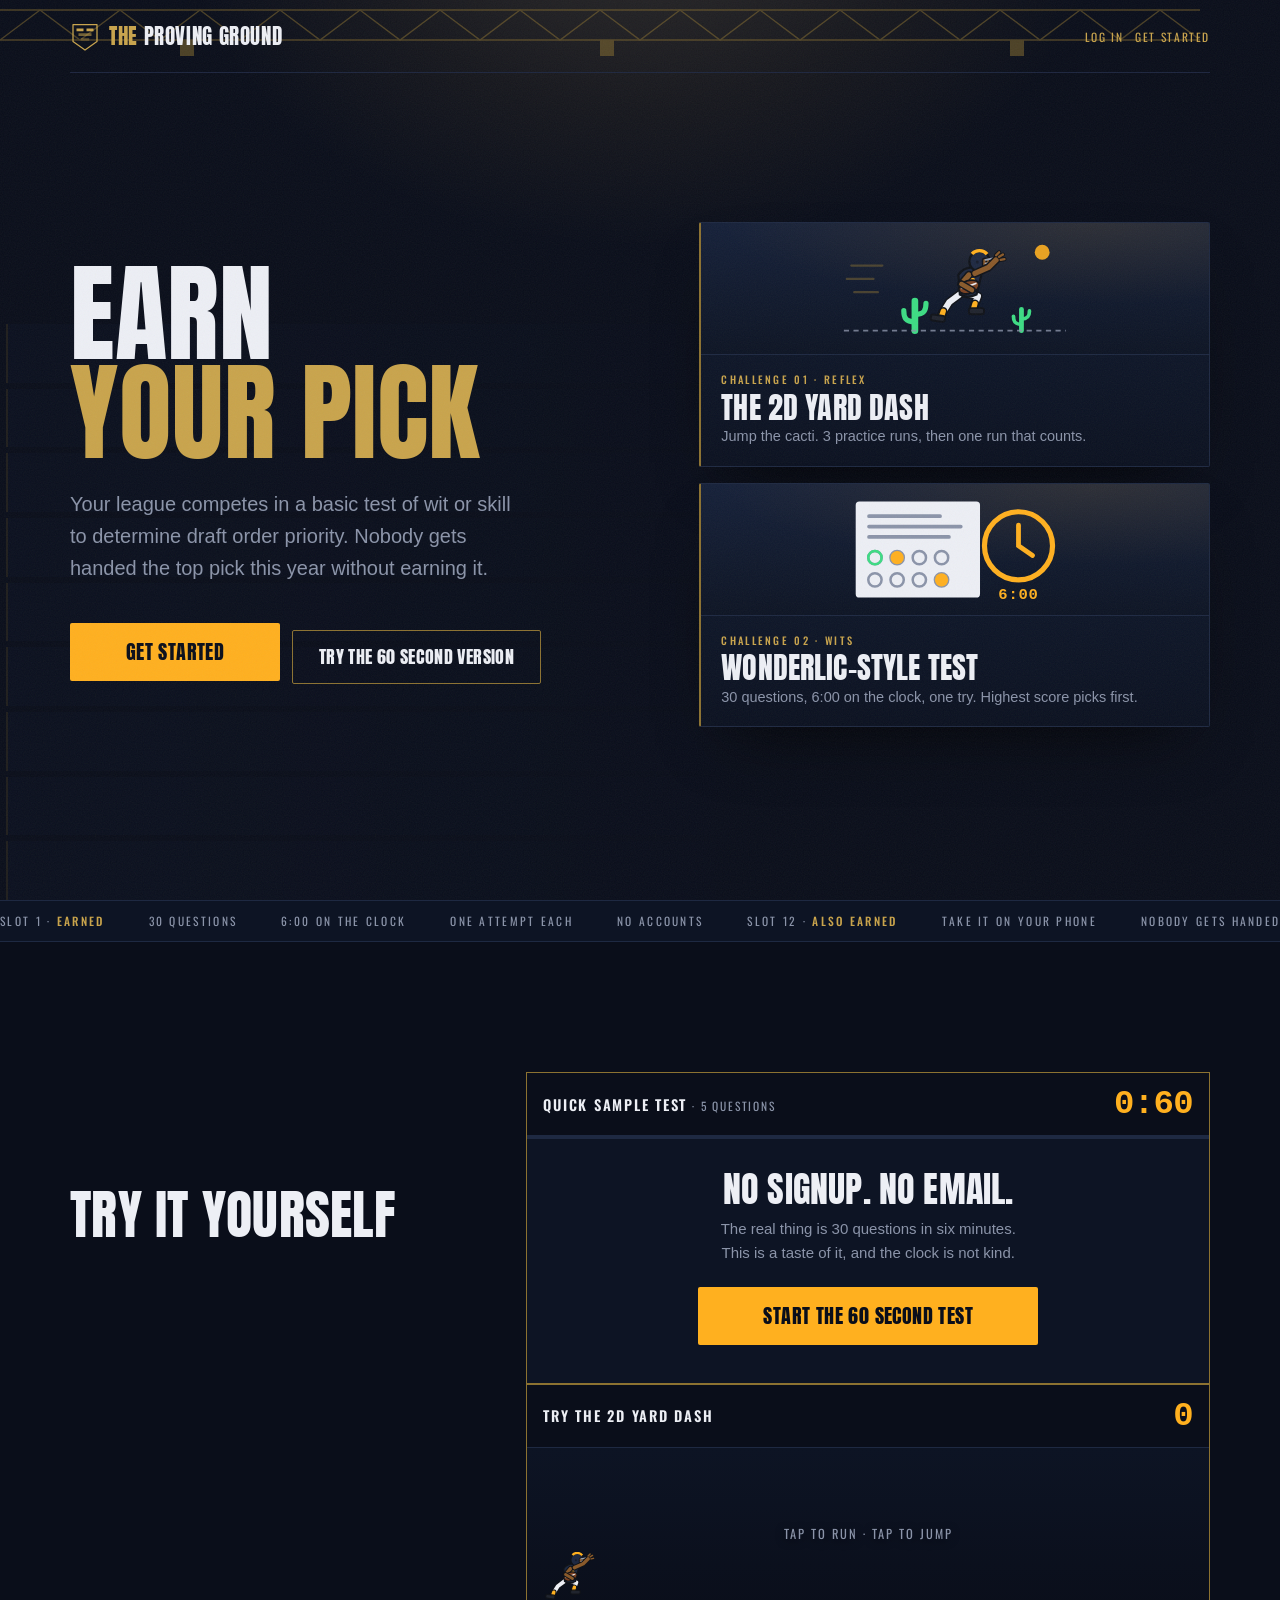
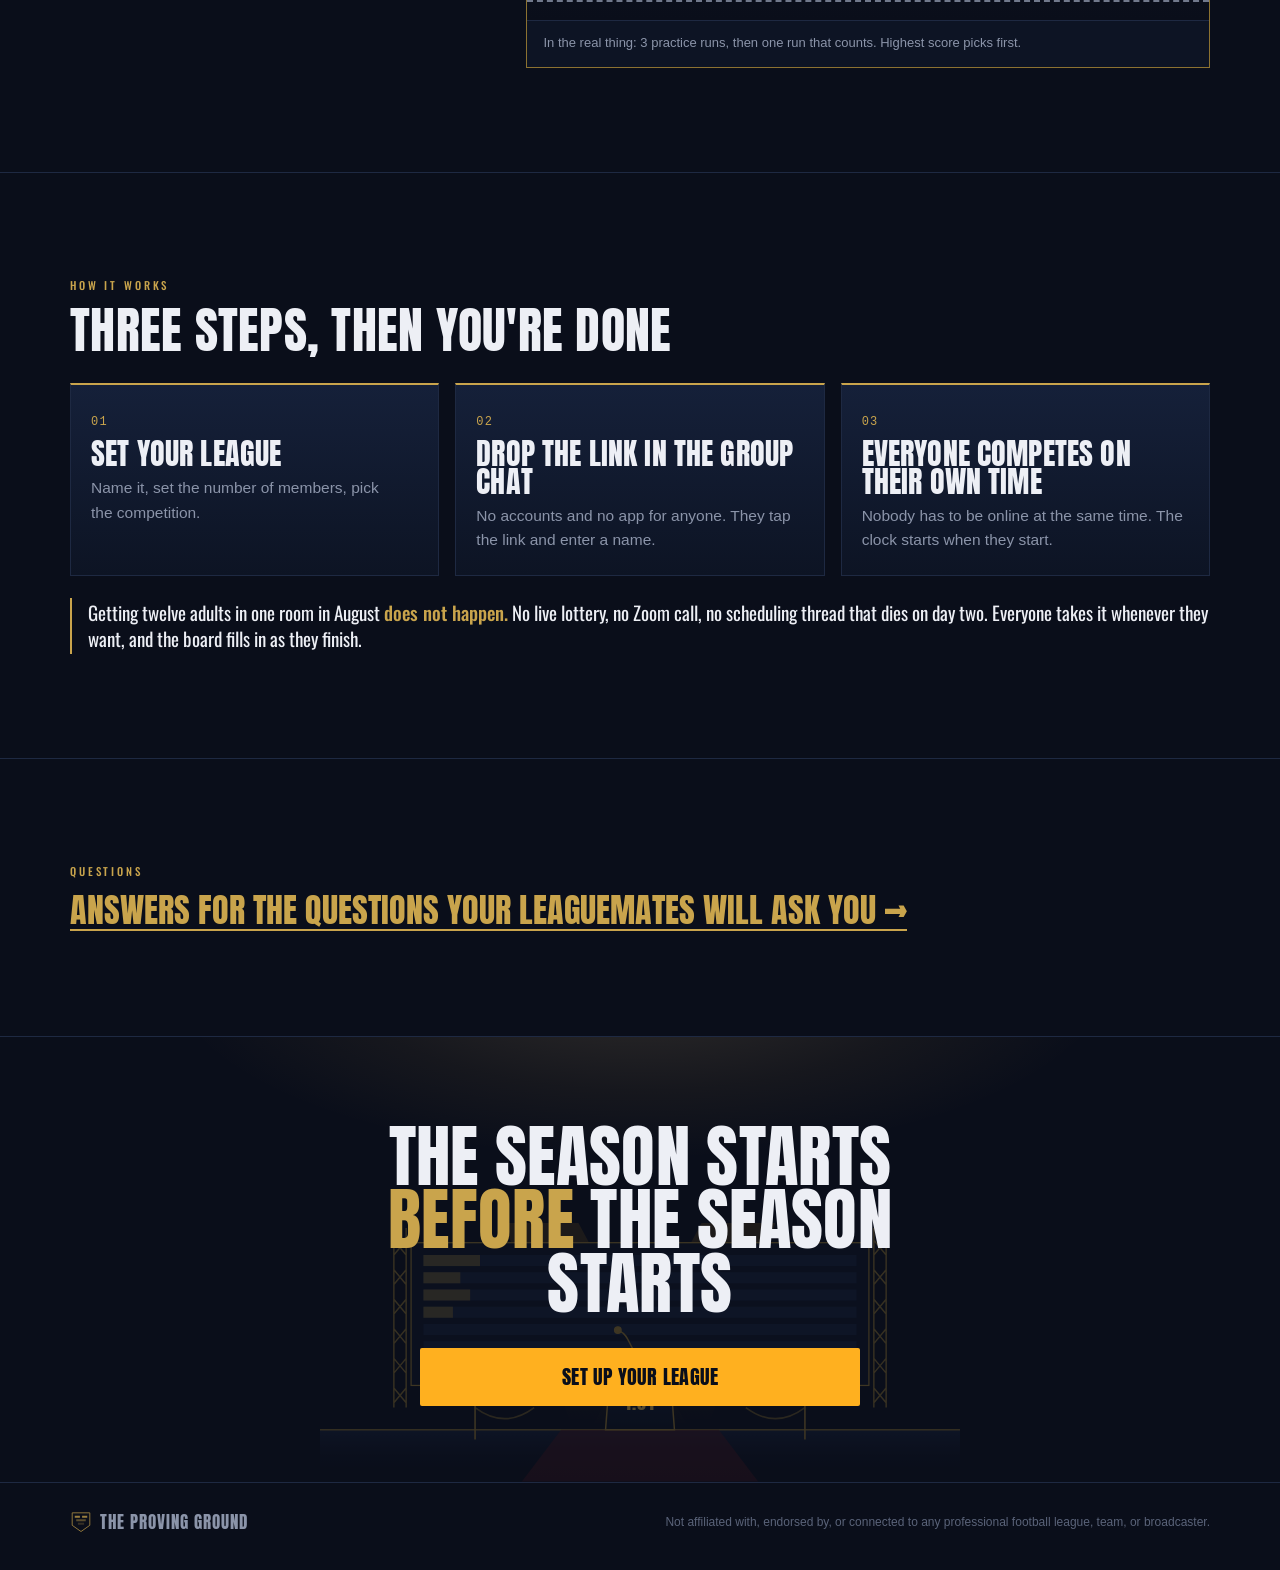
==== commit 60c79799: "Try-it section: 'Try it yourself' becomes the headline, bolder card titles Drops the 'Five questions" ====
--- a/docs/index.html
+++ b/docs/index.html
@@ -50,13 +50,13 @@
 <link rel="preconnect" href="https://fonts.gstatic.com" crossorigin>
 <!-- app.css must be the FIRST stylesheet: the embedded t-rex game injects
      keyframes into document.styleSheets[0], which throws on cross-origin sheets. -->
-<link rel="stylesheet" href="./app.css?v=33">
+<link rel="stylesheet" href="./app.css?v=34">
 <link href="https://fonts.googleapis.com/css2?family=Anton&family=Oswald:wght@400;500;600&display=swap" rel="stylesheet">
-<link rel="stylesheet" href="./landing.css?v=33">
-<link rel="stylesheet" href="./landing-desktop.css?v=33">
-<link rel="icon" type="image/svg+xml" href="./brand/favicon.svg?v=33">
-<link rel="icon" type="image/png" sizes="32x32" href="./brand/favicon-32.png?v=33">
-<link rel="apple-touch-icon" href="./brand/apple-touch-icon.png?v=33">
+<link rel="stylesheet" href="./landing.css?v=34">
+<link rel="stylesheet" href="./landing-desktop.css?v=34">
+<link rel="icon" type="image/svg+xml" href="./brand/favicon.svg?v=34">
+<link rel="icon" type="image/png" sizes="32x32" href="./brand/favicon-32.png?v=34">
+<link rel="apple-touch-icon" href="./brand/apple-touch-icon.png?v=34">
 </head>
 <body>
 <div class="wrap" id="wrap">
@@ -83,7 +83,7 @@
 
   <div class="lp-shell">
     <nav class="lp-nav">
-      <div class="lp-logo"><img class="lp-lm" src="./brand/icon.svg?v=33" alt=""><b><i>The</i> Proving Ground</b></div>
+      <div class="lp-logo"><img class="lp-lm" src="./brand/icon.svg?v=34" alt=""><b><i>The</i> Proving Ground</b></div>
       <div style="display:flex;align-items:center;gap:12px;flex-shrink:0">
         <a class="lp-navlink" href="#/login">Log in</a>
         <a class="lp-navlink" href="#/admin/signup" style="color:var(--brass)">Get started</a>
@@ -137,12 +137,11 @@
 <!-- ============ 3. SAMPLE TEST ============ -->
 <section class="lp-sec" id="test">
   <div class="lp-shell">
-    <div class="lp-kicker">Try it yourself</div>
-    <h2 class="lp-stitle lp-sm" style="margin-top:12px">Five questions. Sixty seconds.</h2>
+    <h2 class="lp-stitle lp-sm">Try it yourself</h2>
 
     <div class="lp-test" style="margin-top:26px">
       <div class="lp-tbar">
-        <div class="lp-lab">Sample test · <span id="qCount">5 questions</span></div>
+        <div class="lp-lab"><b>Quick Sample Test</b> · <span id="qCount">5 questions</span></div>
         <div class="lp-tclock lp-num" id="testClock">0:60</div>
       </div>
       <div class="lp-tprog"><i id="tProg"></i></div>
@@ -169,7 +168,7 @@
 
     <div class="lp-dash" id="dashPrev">
       <div class="lp-tbar">
-        <div class="lp-lab">Preview · Event 2 — The 2D Yard Dash</div>
+        <div class="lp-lab"><b>Try the 2D Yard Dash</b></div>
         <div class="lp-tclock lp-num" id="dashScore">0</div>
       </div>
       <div class="lp-dstage" id="dashStage" role="button" tabindex="0" aria-label="Tap or press space to jump">
@@ -268,11 +267,11 @@
 
 <footer>
   <div class="lp-shell">
-    <div class="lp-fl"><img src="./brand/icon.svg?v=33" alt="">The Proving Ground</div>
+    <div class="lp-fl"><img src="./brand/icon.svg?v=34" alt="">The Proving Ground</div>
     <p>Not affiliated with, endorsed by, or connected to any professional football league, team, or broadcaster.</p>
   </div>
 </footer>
 </div>
-<script src="./app.js?v=33"></script>
+<script src="./app.js?v=34"></script>
 </body>
 </html>
--- a/docs/landing.css
+++ b/docs/landing.css
@@ -130,7 +130,8 @@
 /* sample test */
 .lp-test{border:1px solid var(--brass2); background:var(--panel); position:relative}
 .lp-test .lp-tbar, .lp-dash .lp-tbar{display:flex; align-items:center; justify-content:space-between; gap:12px; padding:14px 16px; border-bottom:1px solid var(--line); background:var(--void)}
-.lp-test .lp-tbar .lp-lab, .lp-dash .lp-tbar .lp-lab{font-family:var(--cond); text-transform:uppercase; letter-spacing:.18em; font-size:11px; color:var(--dim)}
+.lp-test .lp-tbar .lp-lab, .lp-dash .lp-tbar .lp-lab{font-family:var(--cond); text-transform:uppercase; letter-spacing:.16em; font-size:11.5px; color:var(--dim)}
+.lp-test .lp-tbar .lp-lab b, .lp-dash .lp-tbar .lp-lab b{color:var(--text); font-weight:600; font-size:14.5px; letter-spacing:.12em}
 .lp-tclock{font-family:var(--mono); font-variant-numeric:tabular-nums; font-size:34px; font-weight:600; line-height:1; color:var(--amber); letter-spacing:-.02em}
 .lp-tclock.lp-hot{color:#FF4257; animation:pulse .9s ease-in-out infinite}
 @keyframes pulse{50%{opacity:.55}}
@@ -333,8 +334,7 @@
 
   /* Sample test: section title left, live card right. */
   #test .lp-shell{display:grid; grid-template-columns:.72fr 1.28fr; column-gap:72px; align-items:center}
-  #test .lp-kicker{align-self:end}
-  #test .lp-stitle{font-size:clamp(44px,4.2vw,58px); align-self:start}
+  #test .lp-stitle{font-size:clamp(44px,4.2vw,58px); grid-row:1/4; align-self:center}
   #test .lp-test{grid-column:2; grid-row:1/4; margin:0; max-width:none}
 
   /* Reveal: copy left (sticky), board right. */
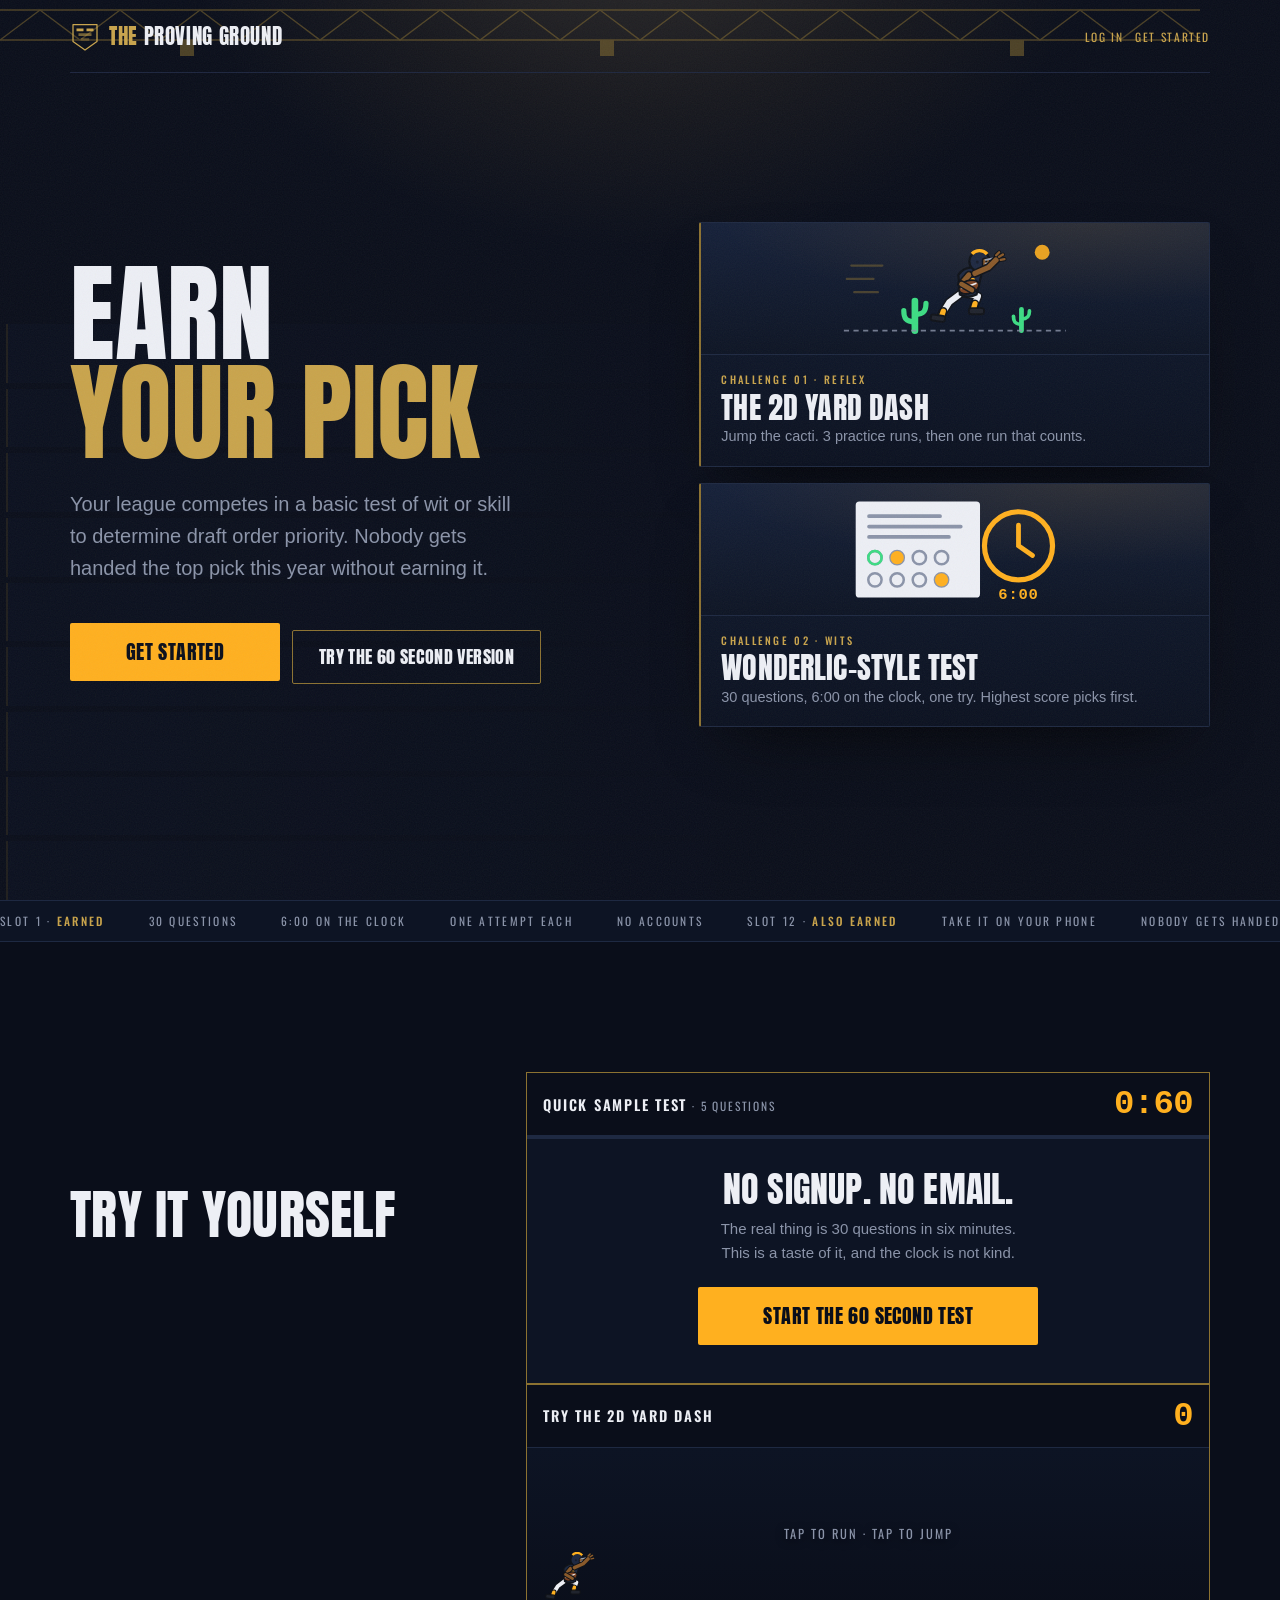
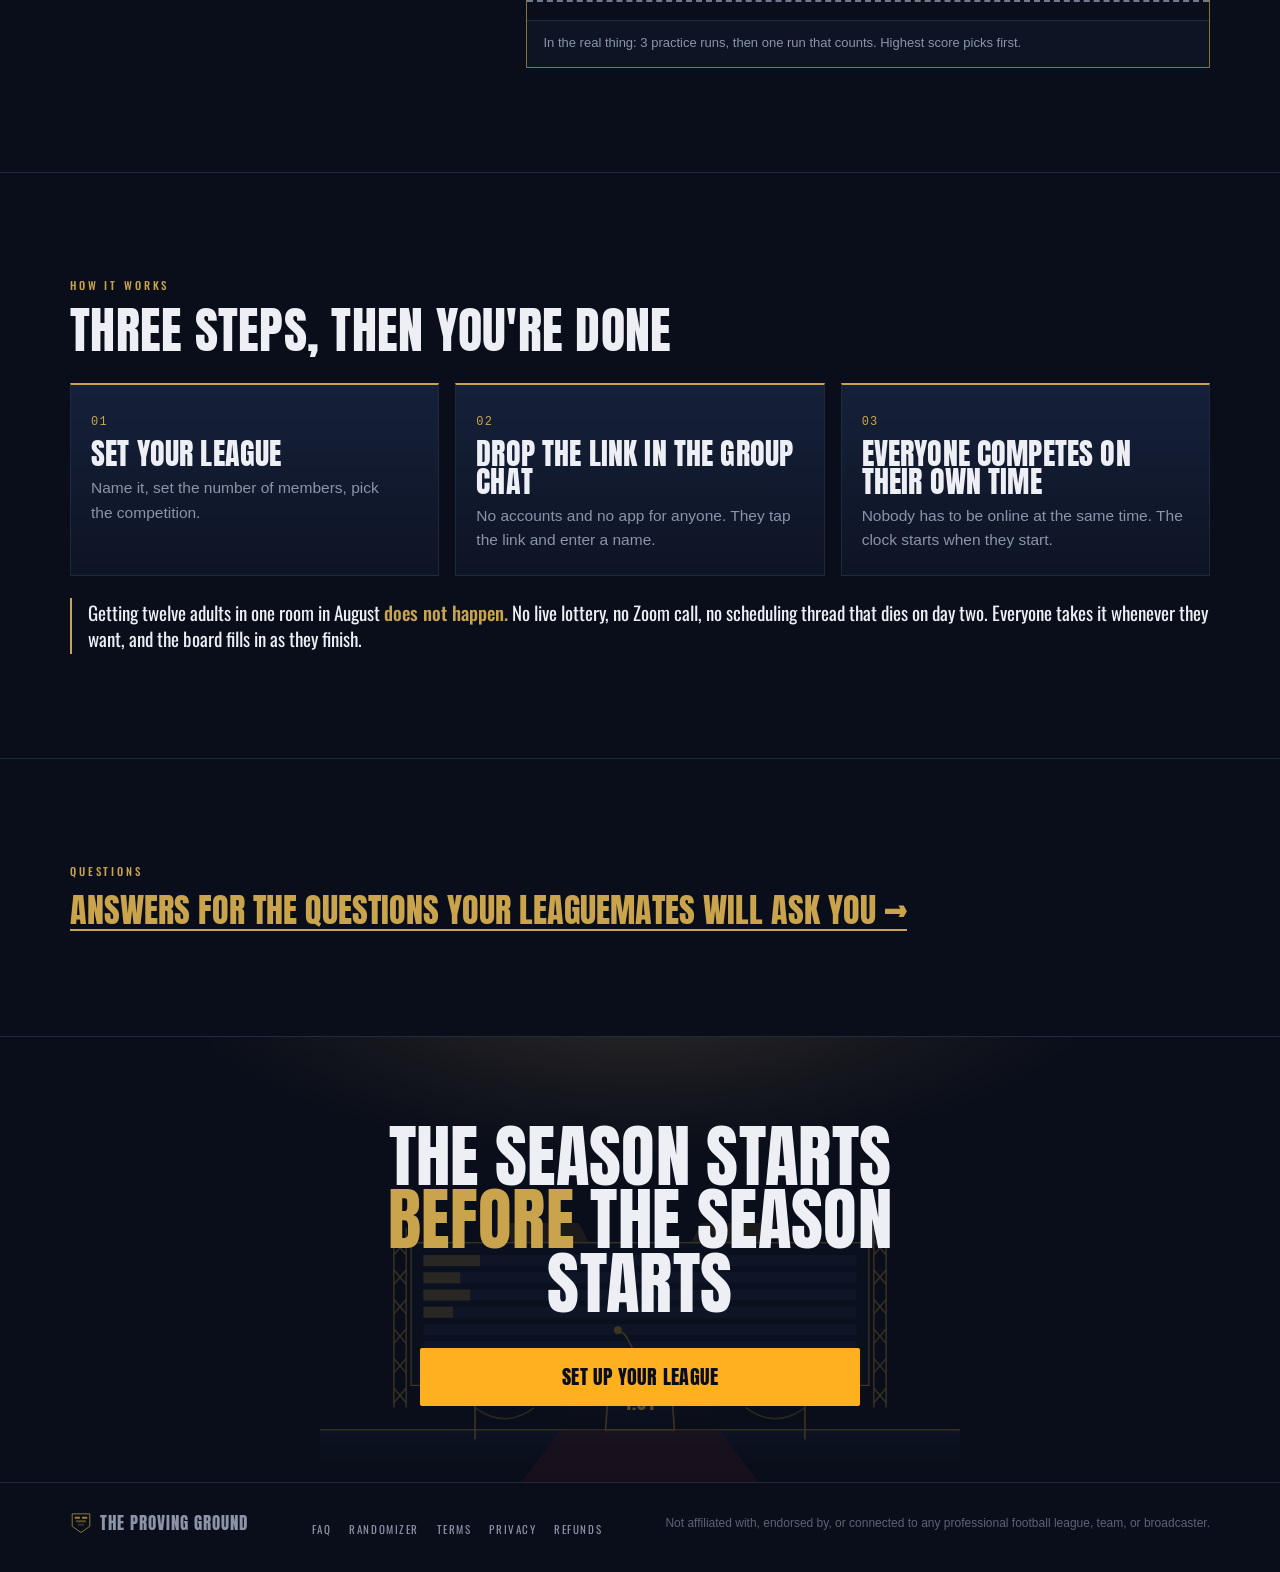
==== commit 5d4ff815: "Stripe checkout plumbing + legal pages Server: - migration 0012 adds a payment trail to entitlements" ====
--- a/docs/index.html
+++ b/docs/index.html
@@ -50,13 +50,13 @@
 <link rel="preconnect" href="https://fonts.gstatic.com" crossorigin>
 <!-- app.css must be the FIRST stylesheet: the embedded t-rex game injects
      keyframes into document.styleSheets[0], which throws on cross-origin sheets. -->
-<link rel="stylesheet" href="./app.css?v=34">
+<link rel="stylesheet" href="./app.css?v=36">
 <link href="https://fonts.googleapis.com/css2?family=Anton&family=Oswald:wght@400;500;600&display=swap" rel="stylesheet">
-<link rel="stylesheet" href="./landing.css?v=34">
-<link rel="stylesheet" href="./landing-desktop.css?v=34">
-<link rel="icon" type="image/svg+xml" href="./brand/favicon.svg?v=34">
-<link rel="icon" type="image/png" sizes="32x32" href="./brand/favicon-32.png?v=34">
-<link rel="apple-touch-icon" href="./brand/apple-touch-icon.png?v=34">
+<link rel="stylesheet" href="./landing.css?v=36">
+<link rel="stylesheet" href="./landing-desktop.css?v=36">
+<link rel="icon" type="image/svg+xml" href="./brand/favicon.svg?v=36">
+<link rel="icon" type="image/png" sizes="32x32" href="./brand/favicon-32.png?v=36">
+<link rel="apple-touch-icon" href="./brand/apple-touch-icon.png?v=36">
 </head>
 <body>
 <div class="wrap" id="wrap">
@@ -83,7 +83,7 @@
 
   <div class="lp-shell">
     <nav class="lp-nav">
-      <div class="lp-logo"><img class="lp-lm" src="./brand/icon.svg?v=34" alt=""><b><i>The</i> Proving Ground</b></div>
+      <div class="lp-logo"><img class="lp-lm" src="./brand/icon.svg?v=36" alt=""><b><i>The</i> Proving Ground</b></div>
       <div style="display:flex;align-items:center;gap:12px;flex-shrink:0">
         <a class="lp-navlink" href="#/login">Log in</a>
         <a class="lp-navlink" href="#/admin/signup" style="color:var(--brass)">Get started</a>
@@ -267,11 +267,14 @@
 
 <footer>
   <div class="lp-shell">
-    <div class="lp-fl"><img src="./brand/icon.svg?v=34" alt="">The Proving Ground</div>
+    <div class="lp-fl"><img src="./brand/icon.svg?v=36" alt="">The Proving Ground</div>
+    <div class="lp-flinks">
+      <a href="./faq.html">FAQ</a><a href="./draft-order-randomizer.html">Randomizer</a><a href="./terms.html">Terms</a><a href="./privacy.html">Privacy</a><a href="./refunds.html">Refunds</a>
+    </div>
     <p>Not affiliated with, endorsed by, or connected to any professional football league, team, or broadcaster.</p>
   </div>
 </footer>
 </div>
-<script src="./app.js?v=34"></script>
+<script src="./app.js?v=36"></script>
 </body>
 </html>
--- a/docs/landing.css
+++ b/docs/landing.css
@@ -300,6 +300,9 @@
 #landing footer .lp-fl{display:flex; align-items:center; gap:8px; font-family:var(--disp); text-transform:uppercase; font-size:17px; letter-spacing:.06em; color:var(--dim)}
 #landing footer .lp-fl img{width:22px; height:22px; opacity:.75}
 #landing footer p{font-size:12px; color:var(--dimmer); margin-top:7px}
+#landing footer .lp-flinks{display:flex; gap:18px; flex-wrap:wrap; justify-content:center; margin-top:12px}
+#landing footer .lp-flinks a{font-family:var(--cond); text-transform:uppercase; letter-spacing:.14em; font-size:11px; color:var(--dim)}
+#landing footer .lp-flinks a:hover{color:var(--brass)}
 
 @media (min-width:820px){
   .lp-sec{padding:104px 0}
